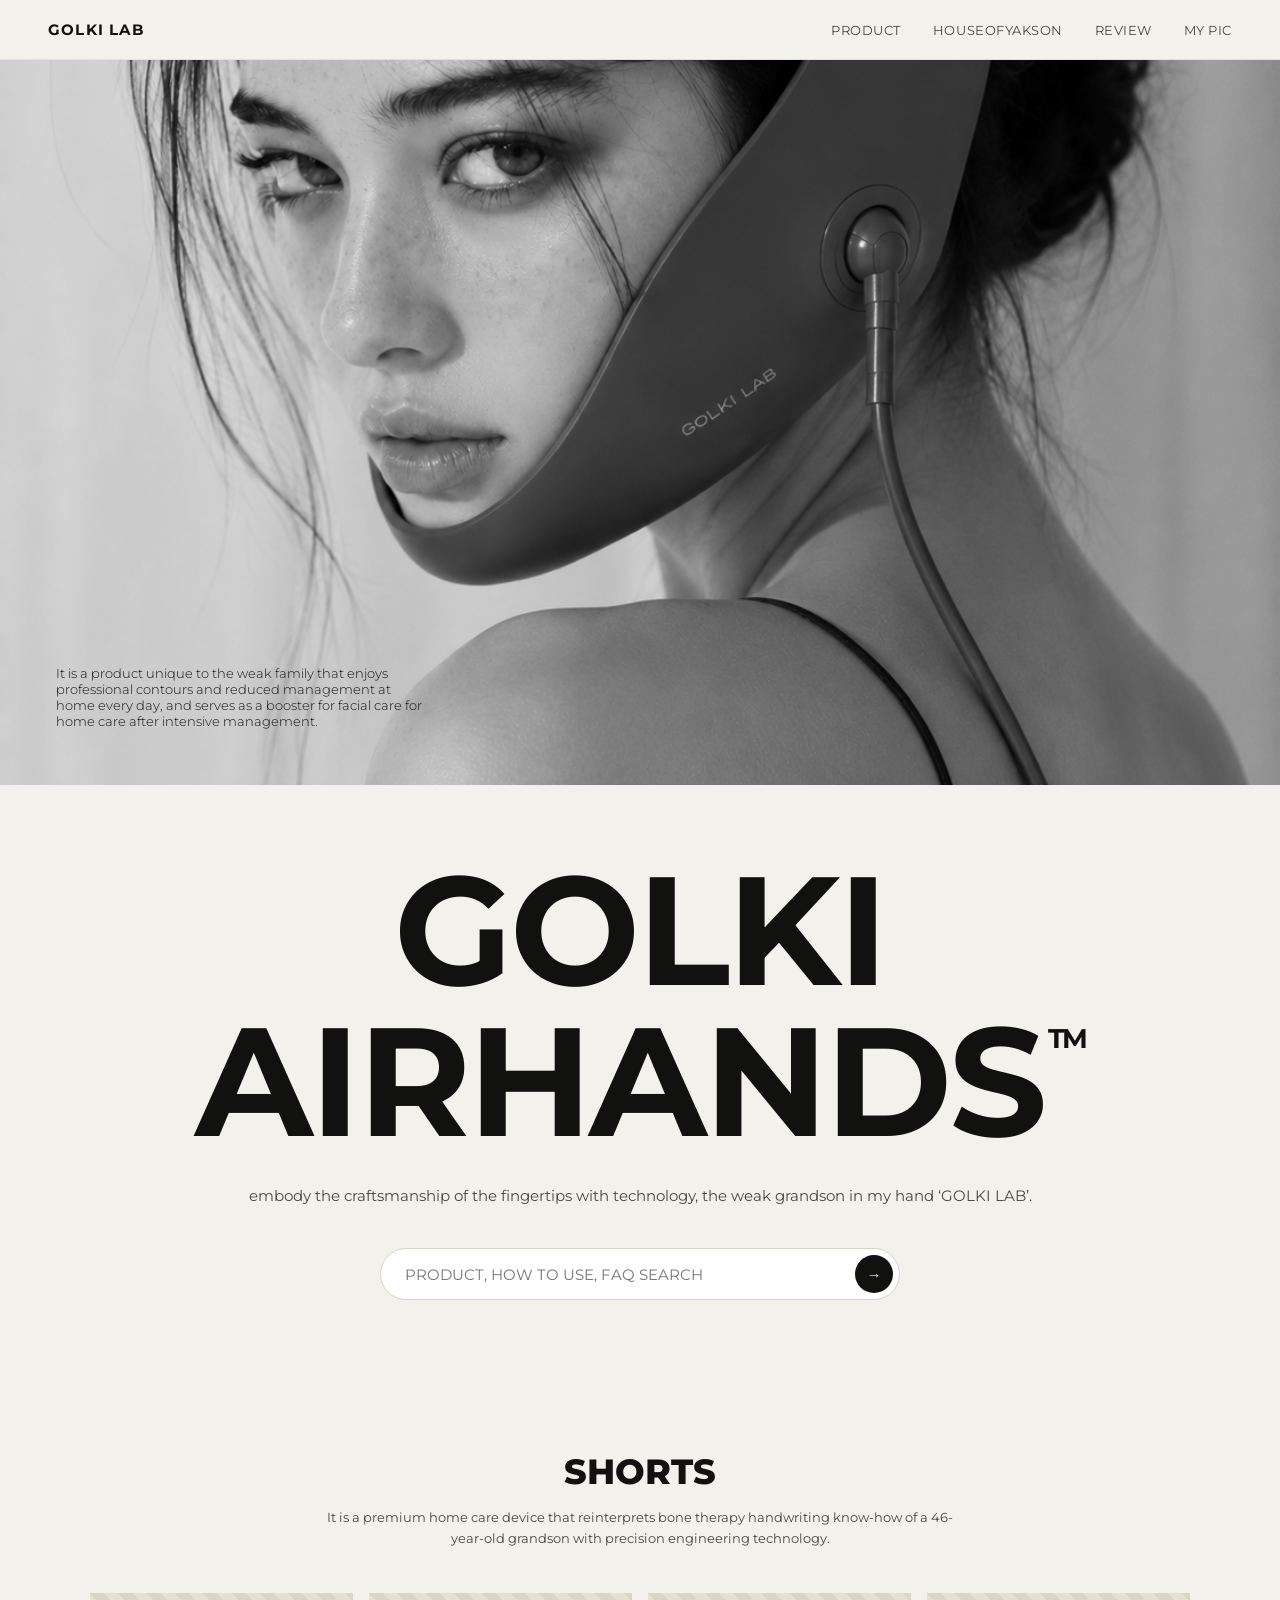
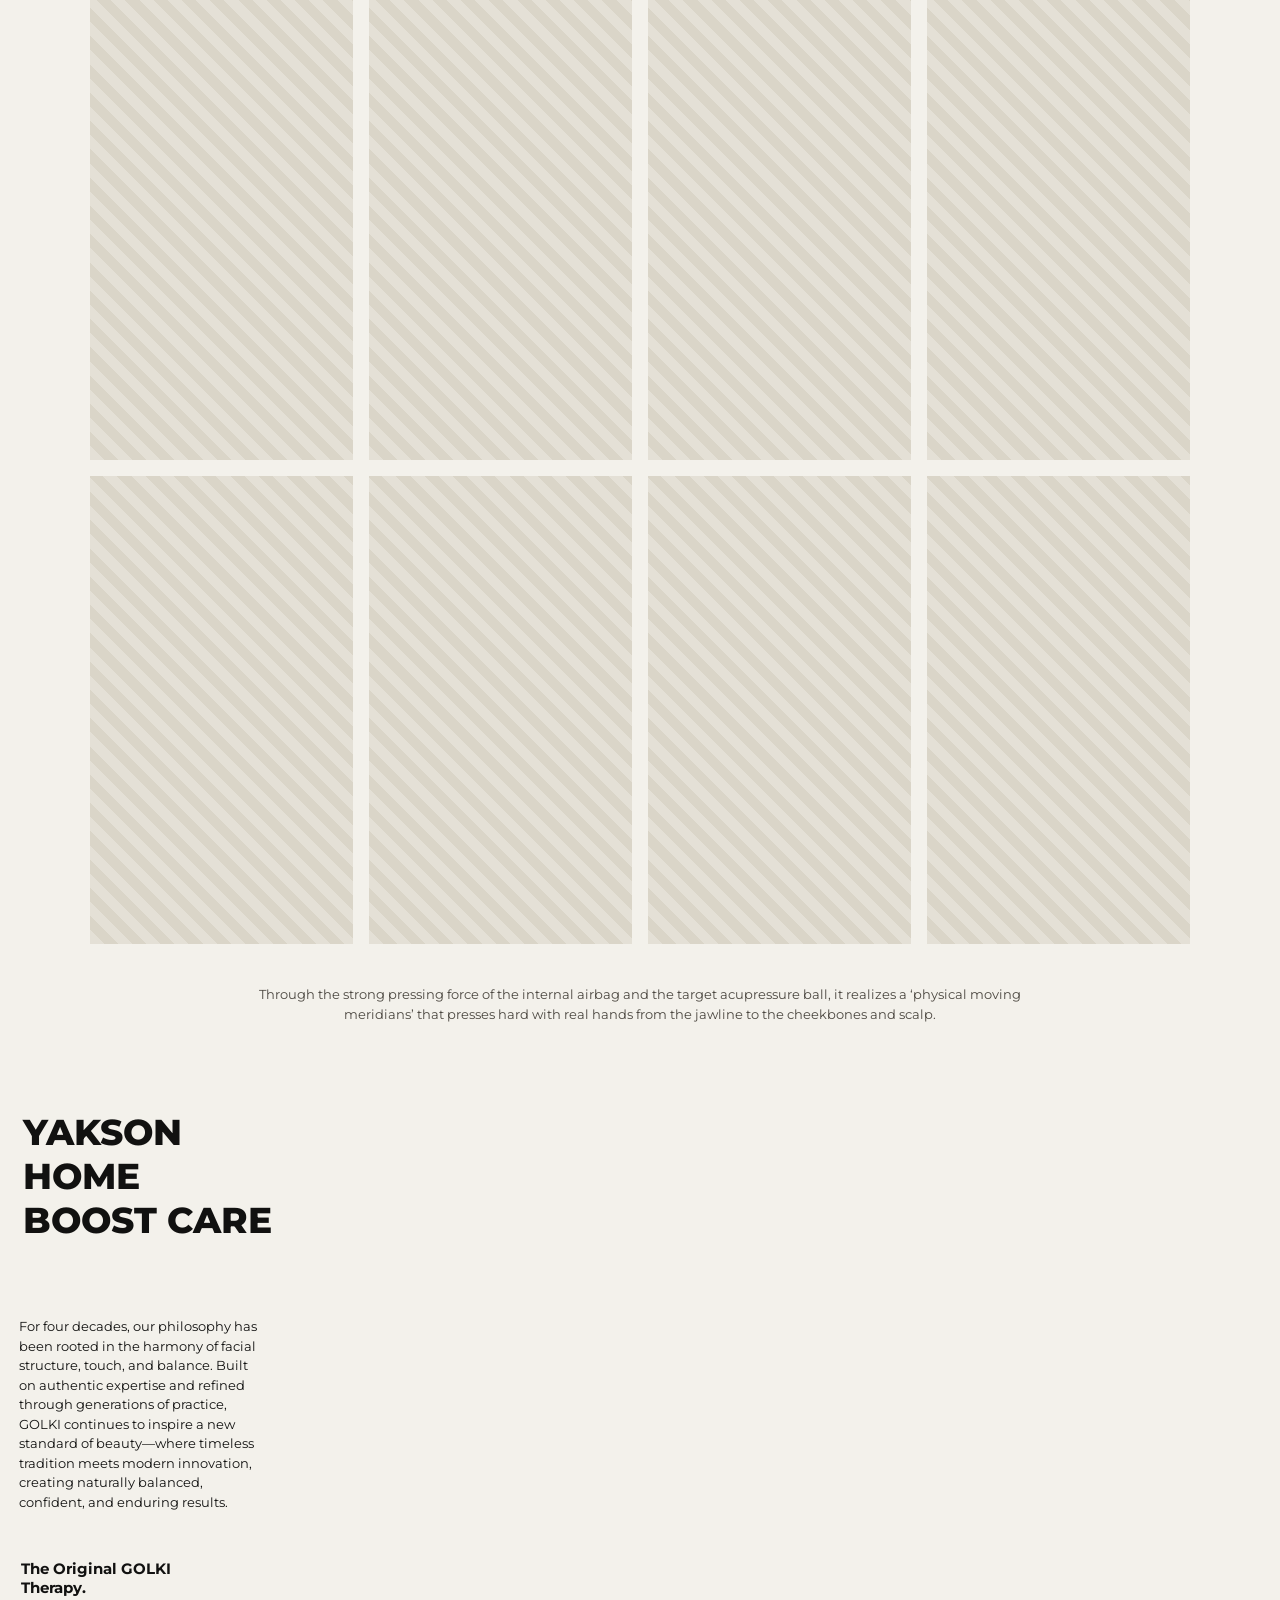
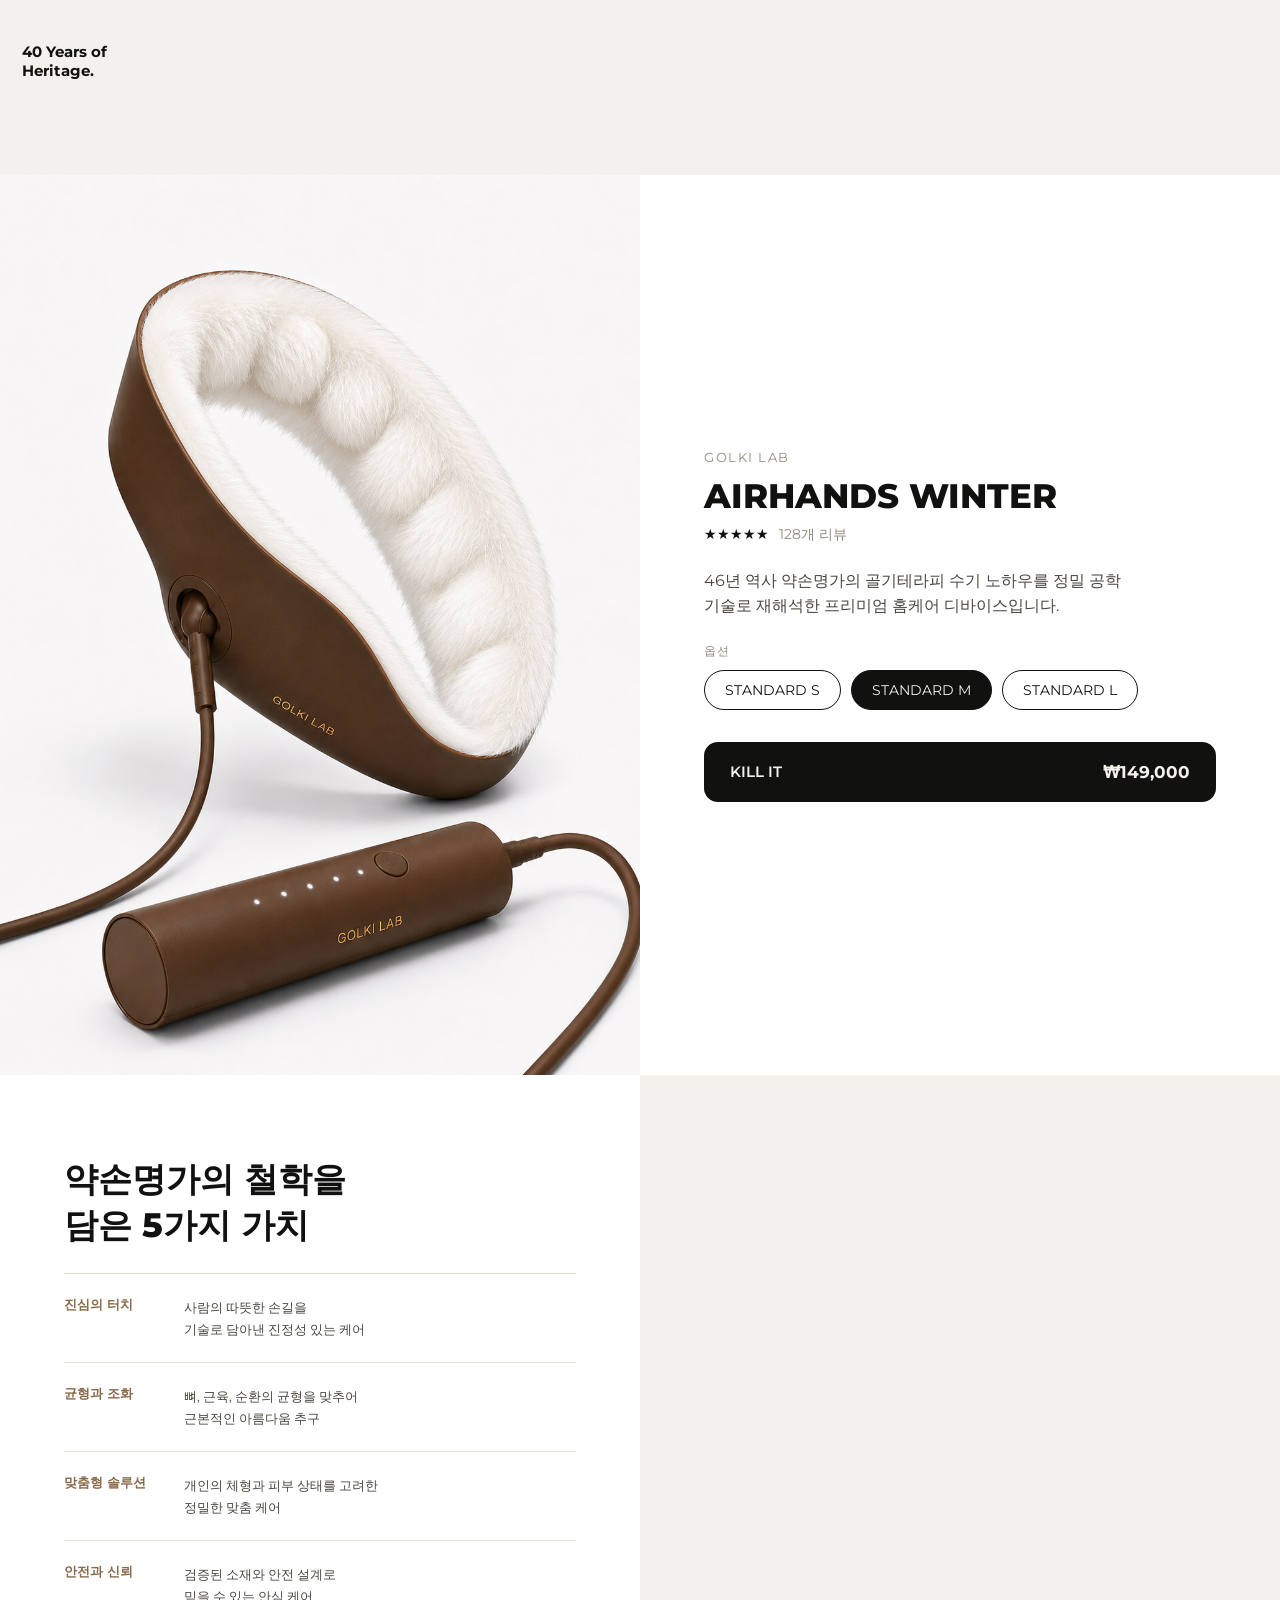
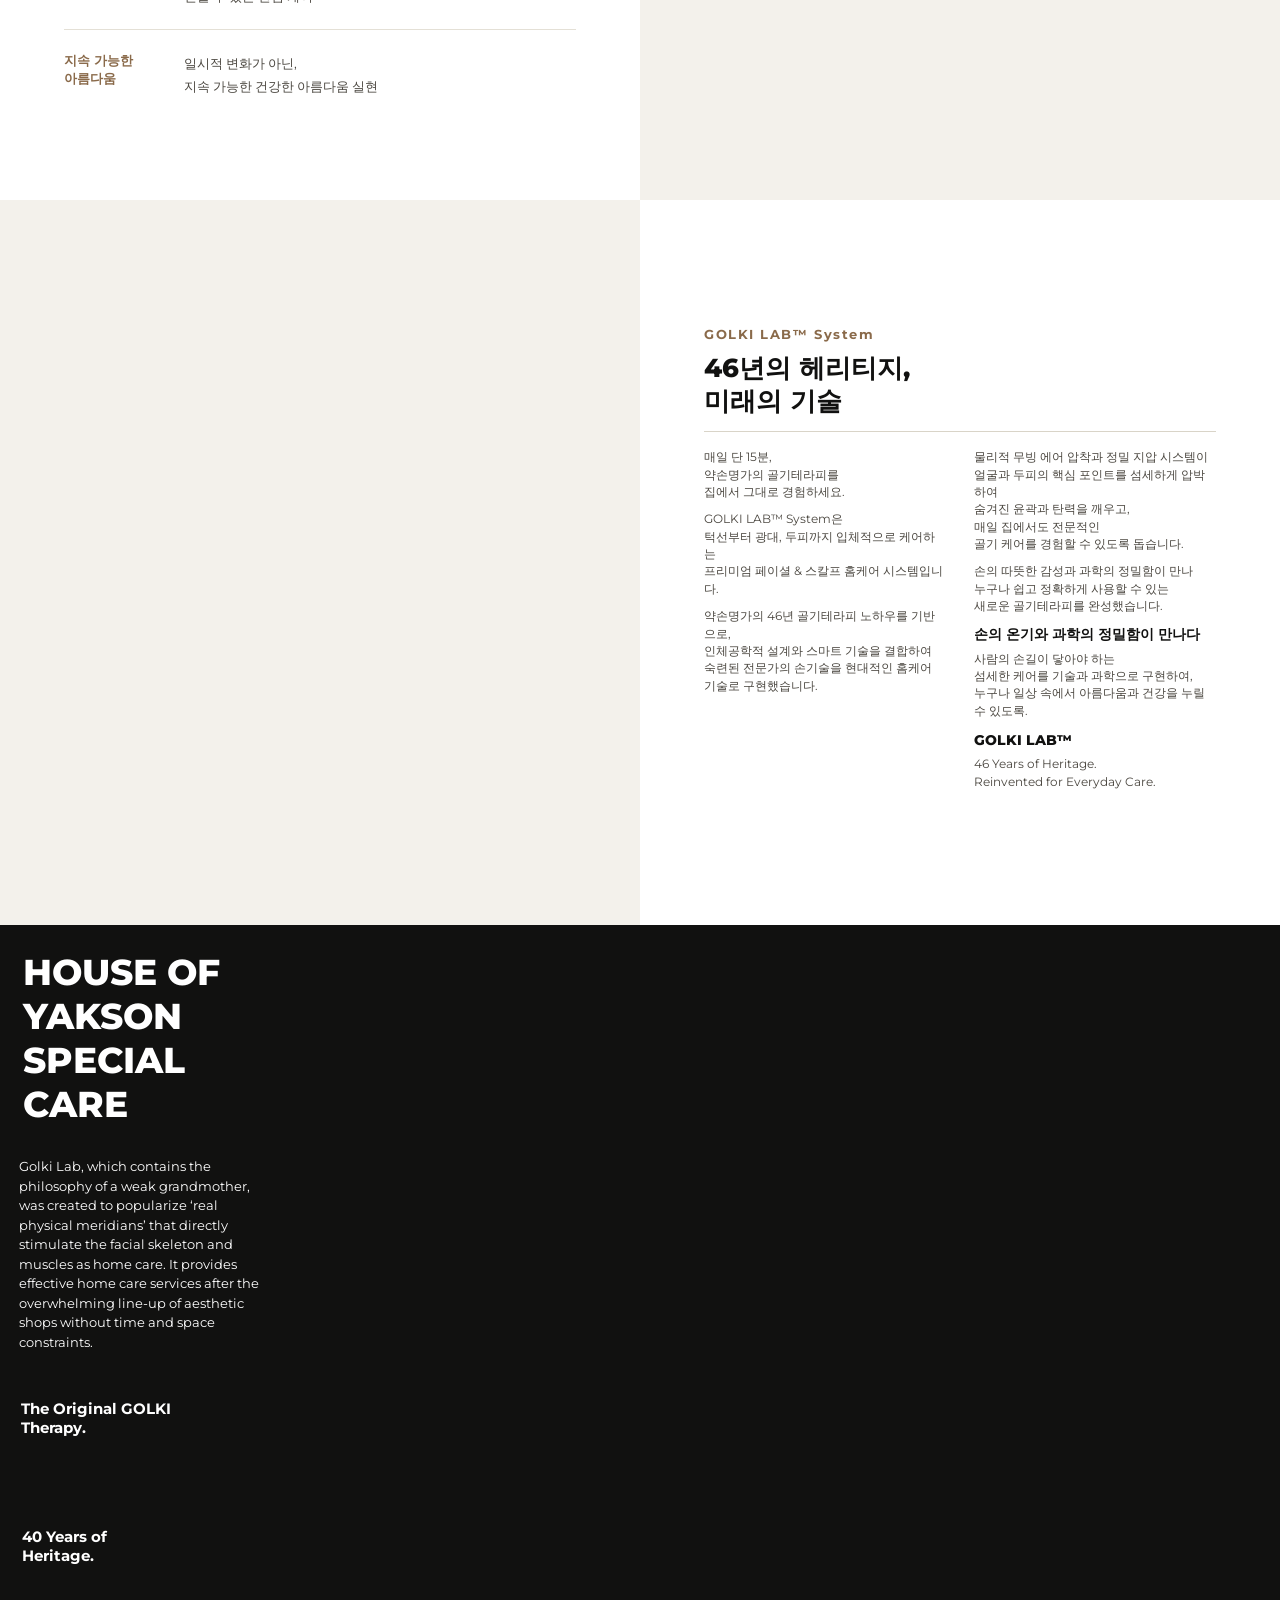
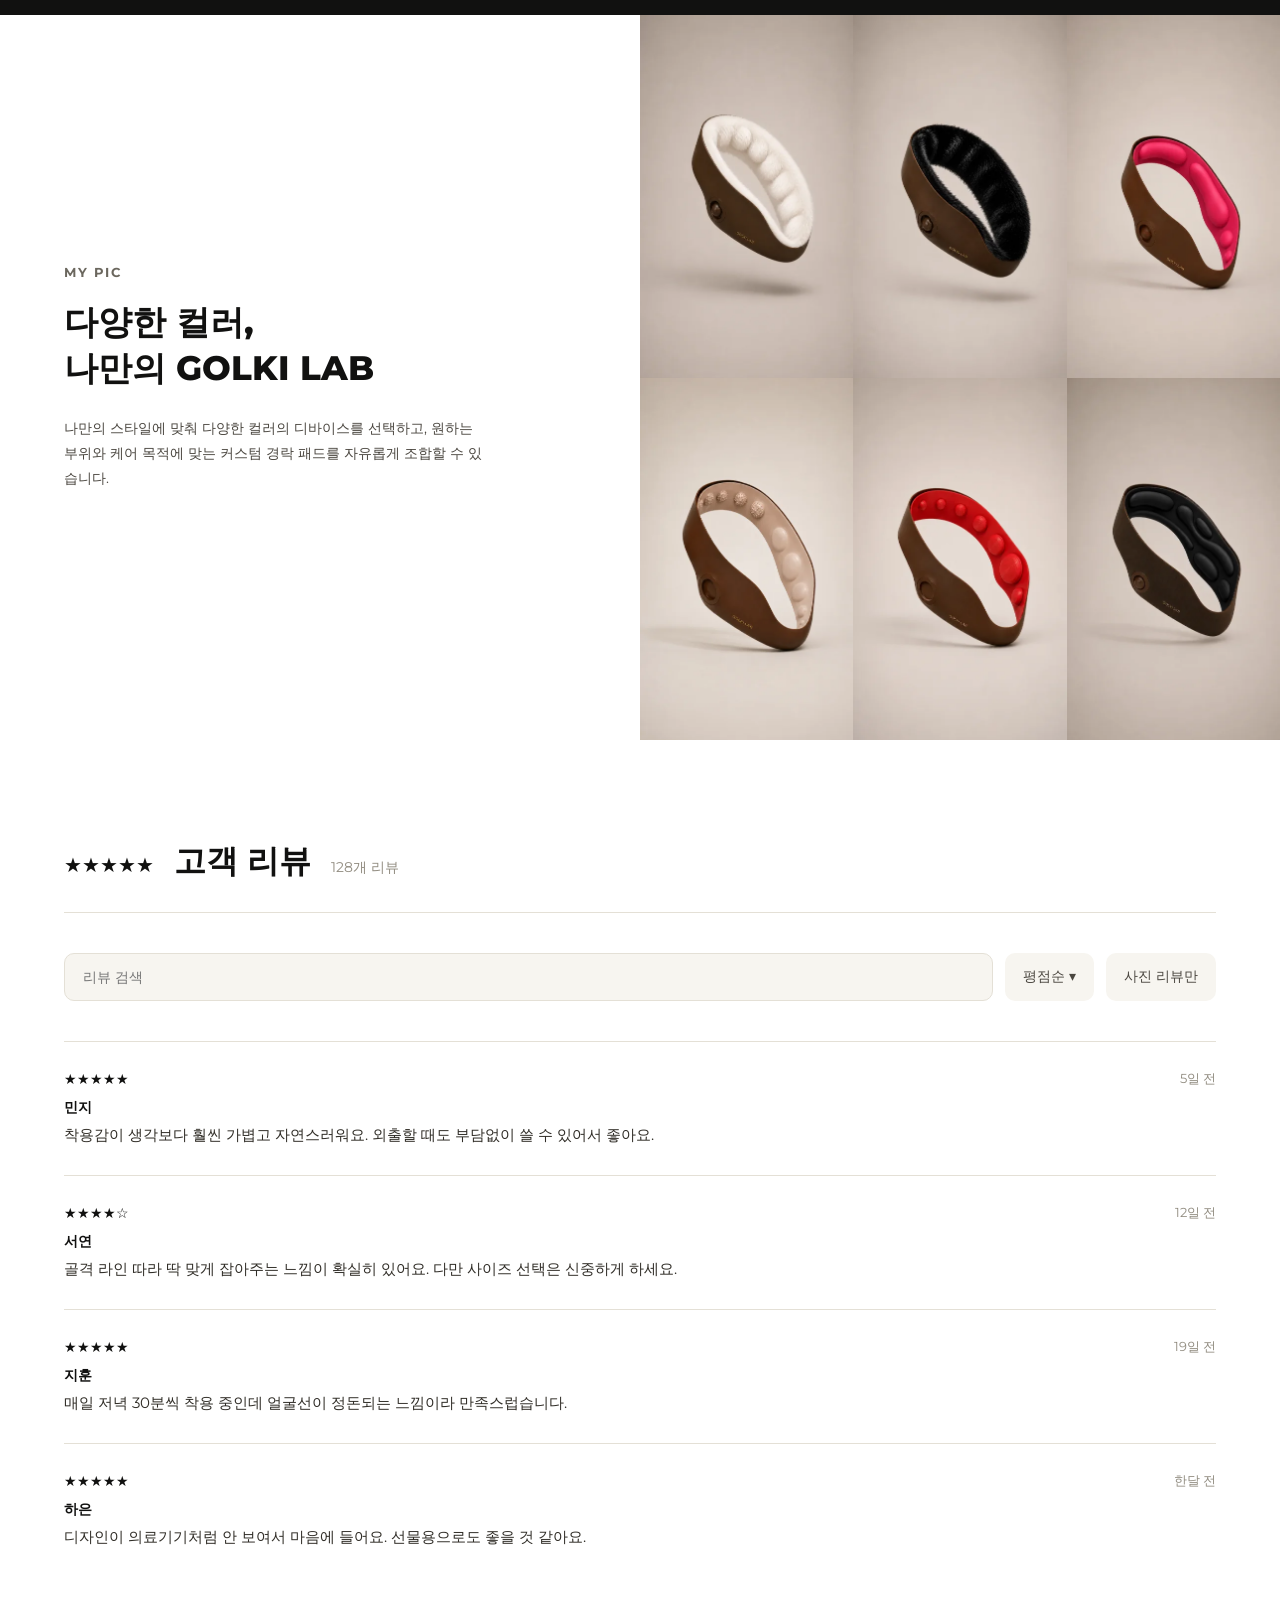
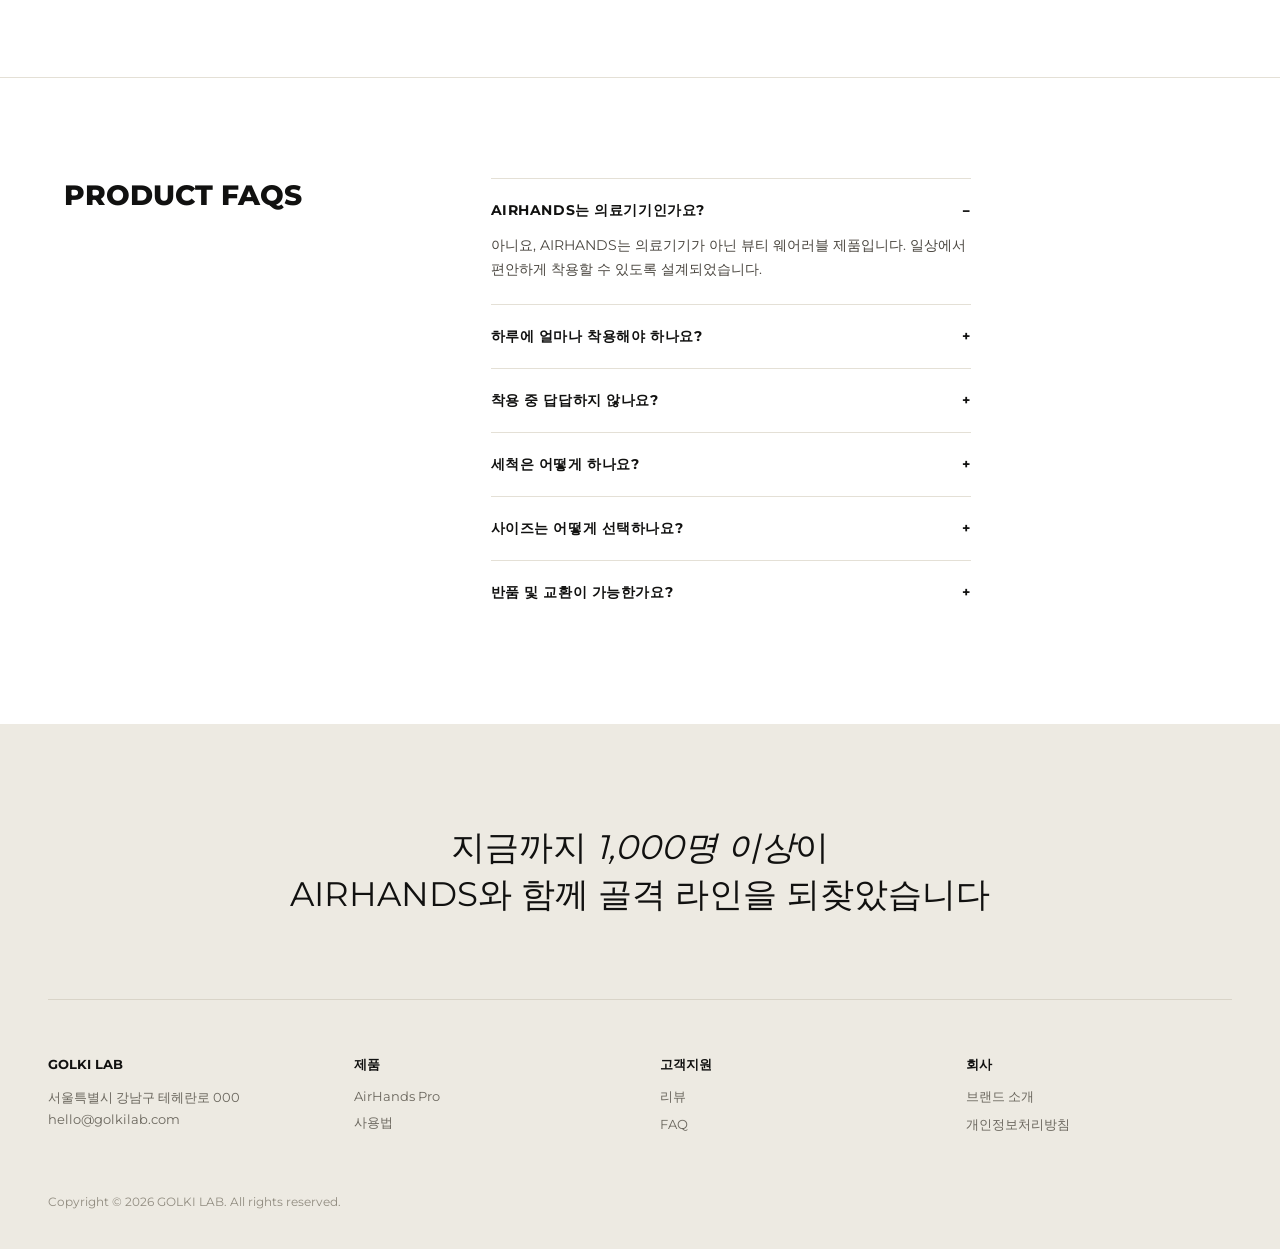
==== index.html @ 696c5622 "Add mobile-only line breaks to Heritage paragraph and Mechanism items Heritage: only the "숙련된 전문가의 손" ====
<!DOCTYPE html>
<html lang="en">
<head>
<meta charset="utf-8">
<meta name="viewport" content="width=device-width, initial-scale=1">
<title>GOLKI AIRHANDS — House of Yakson Special Care</title>
<link rel="stylesheet" href="style.css?v=17">
<link rel="stylesheet" href="detail.css?v=20">
</head>
<body>

<header class="site-header">
  <a class="logo" href="#section-c" data-scroll="section-c">GOLKI LAB</a>
  <nav class="main-nav">
    <a href="#section-e" data-scroll="section-e">PRODUCT</a>
    <a href="#section-f" data-scroll="section-f">HOUSE<br class="nav-break">OF<br class="nav-break">YAKSON</a>
    <a href="#section-b" data-scroll="section-b">REVIEW</a>
    <a href="#section-gallery" data-scroll="section-gallery">MY PIC</a>
  </nav>
</header>

<main>

  <!-- ============ SECTION C — full frame hover-reveal image ============ -->
  <section class="section-c" id="section-c" data-media>
    <canvas class="section-c__canvas"></canvas>
    <img class="section-c__source" src="./img_7948-mrjz6ho5-ftvv.png" alt="" hidden>
    <p class="section-c__caption">It is a product unique to the weak family that enjoys professional contours and reduced management at home every day, and serves as a booster for facial care for home care after intensive management.</p>
  </section>

  <!-- ============ SECTION A — hero / search ============ -->
  <section class="section-a" id="section-a">
    <div class="hero">
      <h1 class="hero__title">GOLKI<br><span class="hero__airhands-row"><span class="hero__airhands-text">AIRHANDS</span><span class="hero__tm">TM</span></span></h1>
      <p class="hero__tagline">embody the craftsmanship of the fingertips with technology, the weak grandson in my hand &lsquo;GOLKI LAB&rsquo;.</p>

      <div class="search" id="search">
        <div class="search__bar">
          <input class="search__input" id="searchInput" type="text" placeholder="PRODUCT, HOW TO USE, FAQ SEARCH" autocomplete="off">
          <button class="search__btn" id="searchBtn" type="button" aria-label="Search">→</button>
        </div>
        <div class="search__suggestions" id="searchSuggestions" hidden></div>
      </div>
    </div>
  </section>

  <!-- ============ SECTION B — SHORTS video grid ============ -->
  <section class="section-b" id="section-b">
    <div class="section-b__intro">
      <h2>SHORTS</h2>
      <p>It is a premium home care device that reinterprets bone therapy handwriting know-how of a 46-year-old grandson with precision engineering technology.</p>
    </div>
    <div class="video-grid" id="videoGrid"></div>
    <p class="section-b__outro">Through the strong pressing force of the internal airbag and the target acupressure ball, it realizes a &lsquo;physical moving meridians&rsquo; that presses hard with real hands from the jawline to the cheekbones and scalp.</p>
  </section>

  <!-- ============ FULL PAGE AUTOPLAY VIDEO ============ -->
  <section class="section-full-video" id="section-full-video" data-media>
    <video class="section-full-video__video" autoplay muted loop playsinline data-fallback="video">
      <source src="./assets/full-video-1.mp4" type="video/mp4">
    </video>
    <div class="section-full-video__heading">YAKSON<br>HOME<br>BOOST CARE</div>
    <p class="section-full-video__body">For four decades, our philosophy has been rooted in the harmony of facial structure, touch, and balance. Built on authentic expertise and refined through generations of practice, GOLKI continues to inspire a new standard of beauty—where timeless tradition meets modern innovation, creating naturally balanced, confident, and enduring results.</p>
    <strong class="section-full-video__eyebrow-top">The Original GOLKI Therapy.</strong>
    <strong class="section-full-video__eyebrow-bottom">40 Years of Heritage.</strong>
  </section>

  <!-- ============ SECTION E — half/half purchase panel ============ -->
  <section class="section-e" id="section-e">
    <div class="section-e__image" data-media>
      <img src="./img_7963-mrjzghoz-988d.png" alt="" data-fallback="cover">
    </div>
    <div class="section-e__panel">
      <div>
        <div class="section-e__kicker">GOLKI LAB</div>
        <a class="section-e__title" href="detail.html" style="display:block;">AIRHANDS WINTER</a>
        <div class="section-e__stars">★★★★★ <span>128개 리뷰</span></div>
      </div>
      <p class="section-e__desc">46년 역사 약손명가의 골기테라피 수기 노하우를 정밀 공학 기술로 재해석한 프리미엄 홈케어 디바이스입니다.</p>
      <div class="section-e__sizes">
        <div class="section-e__sizes-label">옵션</div>
        <div class="size-options" id="sizeOptions">
          <button class="size-option" data-size="S">STANDARD S</button>
          <button class="size-option is-selected" data-size="M">STANDARD M</button>
          <button class="size-option" data-size="L">STANDARD L</button>
        </div>
      </div>
      <a class="section-e__cta" href="detail.html" style="text-decoration:none;">
        <span>KILL IT</span>
        <span>₩149,000</span>
      </a>
    </div>
  </section>

  <!-- ============ SECTION F — 5 values (text left / video right) ============ -->
  <section class="d-split" id="section-f">
    <div class="d-split__text d-split__text--center">
      <h2 class="d-h2">약손명가의 철학을 <br>담은 5가지 가치</h2>
      <div class="d-value-list">
        <div class="d-value"><span class="d-value__label">진심의 터치</span><span class="d-value__desc">사람의 따뜻한 손길을<br>기술로 담아낸 진정성 있는 케어</span></div>
        <div class="d-value"><span class="d-value__label">균형과 조화</span><span class="d-value__desc">뼈, 근육, 순환의 균형을 맞추어<br>근본적인 아름다움 추구</span></div>
        <div class="d-value"><span class="d-value__label">맞춤형 솔루션</span><span class="d-value__desc">개인의 체형과 피부 상태를 고려한<br>정밀한 맞춤 케어</span></div>
        <div class="d-value"><span class="d-value__label">안전과 신뢰</span><span class="d-value__desc">검증된 소재와 안전 설계로<br>믿을 수 있는 안심 케어</span></div>
        <div class="d-value"><span class="d-value__label">지속 가능한<br>아름다움</span><span class="d-value__desc">일시적 변화가 아닌,<br>지속 가능한 건강한 아름다움 실현</span></div>
      </div>
    </div>
    <div class="d-split__media">
      <video autoplay muted loop playsinline>
        <source src="./assets/five-values-video.mp4" type="video/mp4">
      </video>
    </div>
  </section>

  <!-- ============ SECTION G — 46 years heritage (video left / text right) ============ -->
  <section class="d-split" id="section-g">
    <div class="d-split__media">
      <video autoplay muted loop playsinline>
        <source src="./assets/heritage-video.mp4" type="video/mp4">
      </video>
    </div>
    <div class="d-split__text d-split__text--white">
      <div class="d-kicker" style="margin-bottom:10px;">GOLKI LAB™ System</div>
      <h2 class="d-h2 d-h2--lg" style="font-size:26px;margin-bottom:12px;">46년의 헤리티지,<br>미래의 기술</h2>
      <div class="d-rule" style="margin-bottom:16px;"></div>
      <div class="d-heritage-columns">
        <div class="d-heritage-columns__col">
          <p class="d-body d-body--tight">매일 단 15분,<br>약손명가의 골기테라피를<br>집에서 그대로 경험하세요.</p>
          <p class="d-body d-body--tight">GOLKI LAB™ System은<br>턱선부터 광대, 두피까지 입체적으로 케어하는<br>프리미엄 페이셜 &amp; 스칼프 홈케어 시스템입니다.</p>
          <p class="d-body d-body--tight"><span class="d-colorpad__desc--desktop">약손명가의 46년 골기테라피 노하우를 기반으로,<br>인체공학적 설계와 스마트 기술을 결합하여<br>숙련된 전문가의 손기술을 현대적인 홈케어 기술로 구현했습니다.</span><span class="d-colorpad__desc--mobile">약손명가의 46년 골기테라피 노하우를 기반으로,<br>인체공학적 설계와 스마트 기술을 결합하여<br>숙련된 전문가의 손기술을<br>현대적인 홈케어 기술로 구현했습니다.</span></p>
        </div>
        <div class="d-heritage-columns__col">
          <p class="d-body d-body--tight">물리적 무빙 에어 압착과 정밀 지압 시스템이<br>얼굴과 두피의 핵심 포인트를 섬세하게 압박하여<br>숨겨진 윤곽과 탄력을 깨우고,<br>매일 집에서도 전문적인<br>골기 케어를 경험할 수 있도록 돕습니다.</p>
          <p class="d-body d-body--tight">손의 따뜻한 감성과 과학의 정밀함이 만나<br>누구나 쉽고 정확하게 사용할 수 있는<br>새로운 골기테라피를 완성했습니다.</p>
          <div class="d-heritage-block" style="margin-bottom:12px;">
            <div class="d-heritage-block__title" style="font-size:14px;margin-bottom:6px;">손의 온기와 과학의 정밀함이 만나다</div>
            <p class="d-body d-body--tight">사람의 손길이 닿아야 하는<br>섬세한 케어를 기술과 과학으로 구현하여,<br>누구나 일상 속에서 아름다움과 건강을 누릴 수 있도록.</p>
          </div>
          <div>
            <div class="d-heritage-block__title" style="font-size:14px;margin-bottom:6px;">GOLKI LAB™</div>
            <p class="d-body d-body--tight">46 Years of Heritage.<br>Reinvented for Everyday Care.</p>
          </div>
        </div>
      </div>
    </div>
  </section>

  <!-- ============ SECTION D — heritage video (dark) ============ -->
  <section class="section-d" id="section-d" data-media>
    <video class="section-d__video" autoplay muted loop playsinline data-fallback="video">
      <source src="./assets/section-d-fill.mp4" type="video/mp4">
    </video>
    <div class="section-d__heading">HOUSE OF YAKSON<br>SPECIAL<br>CARE</div>
    <p class="section-d__body">Golki Lab, which contains the philosophy of a weak grandmother, was created to popularize &lsquo;real physical meridians&rsquo; that directly stimulate the facial skeleton and muscles as home care. It provides effective home care services after the overwhelming line-up of aesthetic shops without time and space constraints.</p>
    <strong class="section-d__eyebrow-top">The Original GOLKI Therapy.</strong>
    <strong class="section-d__eyebrow-bottom">40 Years of Heritage.</strong>
  </section>

  <!-- ============ GALLERY — text left / 3x2 image grid right ============ -->
  <section class="gallery-split" id="section-gallery">
    <div class="gallery-split__text">
      <div class="gallery-split__kicker">MY PIC</div>
      <h2 class="gallery-split__title">다양한 컬러,<br>나만의 GOLKI LAB</h2>
      <p class="gallery-split__desc">나만의 스타일에 맞춰 다양한 컬러의 디바이스를 선택하고, 원하는 부위와 케어 목적에 맞는 커스텀 경락 패드를 자유롭게 조합할 수 있습니다.</p>
    </div>
    <div class="gallery-split__grid">
      <a class="gallery__tile" href="detail.html" data-media><img src="./assets/gallery-1.webp" alt="이미지 1" data-fallback="cover" data-label="이미지 1"></a>
      <a class="gallery__tile" href="detail.html" data-media><img src="./assets/gallery-2.webp" alt="이미지 2" data-fallback="cover" data-label="이미지 2"></a>
      <a class="gallery__tile" href="detail.html" data-media><img src="./assets/gallery-3.webp" alt="이미지 3" data-fallback="cover" data-label="이미지 3"></a>
      <a class="gallery__tile" href="detail.html" data-media><img src="./assets/gallery-4.webp" alt="이미지 4" data-fallback="cover" data-label="이미지 4"></a>
      <a class="gallery__tile" href="detail.html" data-media><img src="./assets/gallery-5.webp" alt="이미지 5" data-fallback="cover" data-label="이미지 5"></a>
      <a class="gallery__tile" href="detail.html" data-media><img src="./assets/gallery-top-6.webp" alt="이미지 6" data-fallback="cover" data-label="이미지 6"></a>
    </div>
  </section>

  <!-- ============ SECTION H — customer reviews ============ -->
  <section class="section-h" id="section-h">
    <div class="section-h__inner">
      <div class="section-h__head">
        <div class="section-h__stars">★★★★★</div>
        <div class="section-h__title">고객 리뷰</div>
        <div class="section-h__count">128개 리뷰</div>
      </div>
      <div class="section-h__tools">
        <input class="section-h__search" type="text" placeholder="리뷰 검색" id="reviewSearch">
        <div class="section-h__chip">평점순 ▾</div>
        <div class="section-h__chip">사진 리뷰만</div>
      </div>
      <div class="review-list" id="reviewList"></div>
    </div>
  </section>

  <!-- ============ SECTION I — product FAQ ============ -->
  <section class="section-i" id="section-i">
    <div class="section-i__inner">
      <div class="section-i__left">
        <div class="section-i__title">PRODUCT FAQS</div>
      </div>
      <div class="section-i__right">
        <div class="accordion" id="accordionFAQ"></div>
      </div>
    </div>
  </section>

  <!-- ============ SECTION J — footer ============ -->
  <section class="section-j" id="section-j">
    <div class="section-j__banner">
      지금까지 <span>1,000명 이상</span>이<br>
      AIRHANDS와 함께 골격 라인을 되찾았습니다
    </div>
    <div class="section-j__grid">
      <div class="footer-col">
        <div class="footer-col__title">GOLKI LAB</div>
        <div class="footer-col__body">서울특별시 강남구 테헤란로 000<br>hello@golkilab.com</div>
      </div>
      <div class="footer-col">
        <div class="footer-col__title">제품</div>
        <a href="#section-f" data-scroll="section-f">AirHands Pro</a>
        <a href="#section-g" data-scroll="section-g">사용법</a>
      </div>
      <div class="footer-col">
        <div class="footer-col__title">고객지원</div>
        <a href="#section-h" data-scroll="section-h">리뷰</a>
        <a href="#section-i" data-scroll="section-i">FAQ</a>
      </div>
      <div class="footer-col">
        <div class="footer-col__title">회사</div>
        <a href="#section-a" data-scroll="section-a">브랜드 소개</a>
        <span>개인정보처리방침</span>
      </div>
    </div>
    <div class="section-j__copyright">Copyright © 2026 GOLKI LAB. All rights reserved.</div>
  </section>

</main>

<script src="script.js?v=4"></script>
</body>
</html>
---- style.css ----
@font-face {
  font-family: 'Montserrat';
  font-style: normal;
  font-weight: 300;
  font-display: swap;
  src: url('./assets/fonts/montserrat-300.woff2') format('woff2');
}
@font-face {
  font-family: 'Montserrat';
  font-style: normal;
  font-weight: 400;
  font-display: swap;
  src: url('./assets/fonts/montserrat-400.woff2') format('woff2');
}
@font-face {
  font-family: 'Montserrat';
  font-style: normal;
  font-weight: 500;
  font-display: swap;
  src: url('./assets/fonts/montserrat-500.woff2') format('woff2');
}
@font-face {
  font-family: 'Montserrat';
  font-style: normal;
  font-weight: 600;
  font-display: swap;
  src: url('./assets/fonts/montserrat-600.woff2') format('woff2');
}
@font-face {
  font-family: 'Montserrat';
  font-style: normal;
  font-weight: 700;
  font-display: swap;
  src: url('./assets/fonts/montserrat-700.woff2') format('woff2');
}
@font-face {
  font-family: 'Montserrat';
  font-style: normal;
  font-weight: 800;
  font-display: swap;
  src: url('./assets/fonts/montserrat-800.woff2') format('woff2');
}

:root {
  --bg: #F3F1EB;
  --bg-alt: #EDEAE2;
  --bg-soft: #F7F5F0;
  --ink: #111110;
  --ink-2: #302d27;
  --ink-3: #4b4740;
  --ink-4: #6b675e;
  --ink-5: #918c80;
  --line: #e4e0d6;
  --line-2: #d9d4c8;
  --white: #FFFFFF;
}

* { box-sizing: border-box; }

html { scroll-behavior: smooth; }

body {
  margin: 0;
  background: var(--bg);
  color: var(--ink);
  font-family: 'Montserrat', 'Helvetica Neue', Helvetica, Arial, sans-serif;
  -webkit-font-smoothing: antialiased;
  overflow-x: hidden;
}

a { color: inherit; text-decoration: none; transition: opacity .15s ease; }
a:hover { opacity: .65; }

p { margin: 0; }

::selection { background: var(--ink); color: var(--bg); }

/* placeholder media fallback (shown when real photo/video assets are absent) */
[data-media] { position: relative; background: repeating-linear-gradient(135deg, #e4e0d6, #e4e0d6 12px, #dad5c8 12px, #dad5c8 24px); }
[data-media]::after {
  content: attr(data-fallback-label);
  position: absolute; inset: 0;
  display: flex; align-items: center; justify-content: center;
  font-family: monospace; font-size: 11px; letter-spacing: .06em;
  color: #6b675e; text-transform: uppercase; pointer-events: none;
}
[data-media] img, [data-media] video { position: relative; z-index: 1; }
[data-media] img[src=""], [data-media] img:not([src]) { display: none; }
[data-media].media-missing img, [data-media].media-missing video { display: none; }

/* ===== header ===== */
.site-header {
  position: sticky; top: 0; left: 0; right: 0; z-index: 100;
  display: flex; justify-content: space-between; align-items: center;
  padding: 20px 48px;
  background: rgba(243,241,235,0.9);
  backdrop-filter: blur(8px);
  border-bottom: 1px solid var(--line);
}
.logo { font-size: 15px; font-weight: 700; letter-spacing: .08em; }
.main-nav { display: flex; gap: 32px; font-size: 13px; letter-spacing: .04em; color: var(--ink-3); }
.nav-break { display: none; }

/* ===== section C ===== */
.section-c {
  position: relative; height: 725px; width: 100%; overflow: hidden;
  display: flex; align-items: flex-end;
}
.section-c__canvas { position: absolute; inset: 0; width: 100%; height: 100%; z-index: 1; }
.section-c__caption {
  position: relative; z-index: 2; padding: 56px;
  font-size: 10pt; font-weight: 300; color: var(--ink);
  max-width: 480px;
}

/* ===== section A — hero ===== */
.section-a { min-height: 65vh; width: 100%; padding: 36px 48px; display: flex; flex-direction: column; }
.hero { flex: 1; display: flex; flex-direction: column; align-items: center; justify-content: center; text-align: center; gap: 28px; }
.hero__title {
  margin: 0; font-size: clamp(64px, 12vw, 168px); font-weight: 700;
  letter-spacing: -0.02em; line-height: .98; position: relative;
}
.hero__airhands-row { display: inline-flex; align-items: flex-start; }
.hero__tm { font-size: 0.175em; font-weight: 700; line-height: 1; margin-left: 4px; position: relative; top: 20px; }
.hero__tagline { max-width: none; white-space: nowrap; font-size: 15px; line-height: 1.6; color: var(--ink-3); font-weight: 400; }

.search { position: relative; width: 100%; max-width: 520px; margin-top: 12px; }
.search__bar {
  display: flex; align-items: center; background: var(--white);
  border: 1px solid var(--line-2); border-radius: 999px; padding: 6px 6px 6px 22px;
}
.search__input { flex: 1; border: none; outline: none; background: transparent; font-size: 15px; font-family: inherit; color: var(--ink); }
.search__btn {
  width: 38px; height: 38px; border-radius: 50%; background: var(--ink); color: var(--bg);
  border: none; display: flex; align-items: center; justify-content: center; cursor: pointer;
  flex-shrink: 0; font-size: 15px;
}
.search__suggestions {
  position: absolute; top: 56px; left: 0; right: 0; background: var(--white);
  border: 1px solid var(--line-2); border-radius: 16px; padding: 8px;
  box-shadow: 0 12px 28px rgba(17,17,16,0.08); text-align: left; z-index: 10;
}
.search__suggestion { padding: 12px 14px; border-radius: 10px; cursor: pointer; font-size: 14px; color: var(--ink-2); }
.search__suggestion:hover { background: var(--bg); opacity: 1; }
.search__no-results { padding: 12px 14px; font-size: 14px; color: var(--ink-5); }

/* ===== section D — heritage video ===== */
.section-d {
  position: relative; height: 690px; width: 100%; overflow: hidden;
  background: var(--ink); color: var(--white);
}
.section-d__video { position: absolute !important; inset: 0; width: 100%; height: 100%; object-fit: cover; z-index: 0; }
.section-d__heading {
  position: absolute; left: 23px; top: 25px; width: 260px; z-index: 2;
  font-size: clamp(22px, 3vw, 36px); font-weight: 800;
}
.section-d__body { position: absolute; left: 19px; top: 232px; width: 240px; font-size: 13px; line-height: 1.5; z-index: 2; }
.section-d__eyebrow-top { position: absolute; left: 21px; top: 474px; width: 160px; font-size: 15px; z-index: 2; }
.section-d__eyebrow-bottom { position: absolute; left: 22px; top: 602px; width: 110px; font-size: 15px; z-index: 2; }

/* ===== section B — shorts grid ===== */
.section-b { padding: 80px 48px 60px; width: 100%; }
.section-b__intro { text-align: center; margin-bottom: 44px; }
.section-b__intro h2 { margin: 0 0 14px; font-size: 35px; font-weight: 800; }
.section-b__intro p { max-width: 640px; margin: 0 auto; font-size: 13px; color: var(--ink-3); line-height: 1.6; }
.video-grid {
  display: grid; grid-template-columns: repeat(4, 1fr); gap: 16px;
  max-width: 1100px; margin: 0 auto;
}
.video-cell { position: relative; aspect-ratio: 9/16; overflow: hidden; background: repeating-linear-gradient(45deg,#e4e0d6,#e4e0d6 10px,#dad5c8 10px,#dad5c8 20px); }
.video-cell video { position: absolute; inset: 0; width: 100%; height: 100%; object-fit: cover; z-index: 1; }
.video-cell__play {
  position: absolute; inset: 0; display: flex; align-items: center; justify-content: center;
}
.video-cell__play span {
  width: 42px; height: 42px; border-radius: 50%; background: rgba(17,17,16,0.55);
  display: flex; align-items: center; justify-content: center;
}
.video-cell__play span::after {
  content: ''; width: 0; height: 0; border-top: 8px solid transparent; border-bottom: 8px solid transparent;
  border-left: 13px solid var(--bg); margin-left: 3px;
}
.video-cell__label { position: absolute; bottom: 10px; left: 10px; font-family: monospace; font-size: 10px; color: var(--ink-4); letter-spacing: .04em; z-index: 1; }
.section-b__outro { max-width: 800px; margin: 40px auto 0; font-size: 13px; color: var(--ink-3); line-height: 1.6; text-align: center; }

/* ===== full-bleed video ===== */
.section-full-video { position: relative; width: 100%; height: 690px; overflow: hidden; background: var(--bg); }
.section-full-video__video { position: absolute !important; inset: 0; width: 100%; height: 100%; object-fit: cover; z-index: 0; }
.section-full-video__heading {
  position: absolute; left: 23px; top: 25px; width: 260px; z-index: 2;
  font-size: clamp(22px, 3vw, 36px); font-weight: 800; color: var(--ink);
}
.section-full-video__body { position: absolute; left: 19px; top: 232px; width: 240px; font-size: 13px; line-height: 1.5; color: var(--ink); z-index: 2; }
.section-full-video__eyebrow-top { position: absolute; left: 21px; top: 474px; width: 160px; font-size: 15px; color: var(--ink); z-index: 2; }
.section-full-video__eyebrow-bottom { position: absolute; left: 22px; top: 557px; width: 110px; font-size: 15px; color: var(--ink); z-index: 2; }

/* ===== section E — half/half purchase ===== */
.section-e { min-height: 100vh; width: 100%; display: flex; flex-wrap: wrap; }
.section-e__image { position: relative; flex: 1 1 480px; min-height: 480px; }
.section-e__image img { position: absolute; inset: 0; width: 100%; height: 100%; object-fit: cover; }
.section-e__panel {
  flex: 1 1 480px; padding: 80px 64px; display: flex; flex-direction: column;
  justify-content: center; gap: 24px; background: var(--white);
}
.section-e__kicker { font-size: 13px; letter-spacing: .12em; color: var(--ink-5); margin-bottom: 10px; }
.section-e__title { font-size: 34px; font-weight: 800; margin-bottom: 8px; }
.section-e__stars { display: flex; gap: 4px; font-size: 14px; }
.section-e__stars span { color: var(--ink-5); margin-left: 6px; }
.section-e__desc { font-size: 12pt; color: var(--ink-3); line-height: 1.6; max-width: 420px; }
.section-e__sizes-label { font-size: 12px; letter-spacing: .08em; color: var(--ink-5); margin-bottom: 10px; }
.size-options { display: flex; gap: 10px; flex-wrap: wrap; }
.size-option {
  padding: 10px 20px; border-radius: 999px; font-size: 14px; cursor: pointer;
  border: 1px solid var(--ink); background: transparent; font-family: inherit; color: var(--ink);
}
.size-option:hover { opacity: .7; }
.size-option.is-selected { background: var(--ink); color: var(--bg); }
.section-e__cta {
  display: flex; align-items: center; justify-content: space-between;
  background: var(--ink); color: var(--bg); border-radius: 14px; padding: 20px 26px; margin-top: 8px;
}
.section-e__cta span:first-child { font-size: 15px; font-weight: 600; }
.section-e__cta span:last-child { font-size: 17px; font-weight: 700; }

/* ===== accordion (shared by F / G / I) ===== */
.accordion__item { border-top: 1px solid var(--line); padding: 22px 0; max-width: 480px; }
.accordion__head {
  display: flex; justify-content: space-between; align-items: center; cursor: pointer;
  font-size: 14px; font-weight: 700; letter-spacing: .04em; background: none; border: none;
  width: 100%; text-align: left; padding: 0; font-family: inherit; color: var(--ink);
}
.accordion__body { font-size: 14px; color: var(--ink-3); line-height: 1.7; margin-top: 14px; white-space: pre-line; max-width: 640px; display: none; }
.accordion__item.is-open .accordion__body { display: block; }

/* ===== section F ===== */
.section-f { min-height: 100vh; width: 100%; display: flex; flex-wrap: wrap; }
.section-f__left { flex: 1 1 480px; background: var(--white); padding: 80px 64px; display: flex; flex-direction: column; justify-content: center; }
.section-f__intro { margin-bottom: 32px; max-width: 480px; }
.section-f__intro h2 { margin: 0 0 14px; font-size: 28px; font-weight: 800; }
.section-f__intro p { font-size: 13px; color: var(--ink-3); line-height: 1.6; }
.section-f__image { position: relative; flex: 1 1 480px; min-height: 640px; }
.section-f__image img { position: absolute; inset: 0; width: 100%; height: 100%; object-fit: cover; }
.section-f__image-label { position: absolute; top: 24px; left: 24px; z-index: 1; font-family: monospace; font-size: 11px; color: var(--ink-4); }

/* ===== section G ===== */
.section-g { min-height: 100vh; width: 100%; display: flex; flex-wrap: wrap; }
.section-g__image { position: relative; flex: 1 1 480px; min-height: 640px; }
.section-g__image img { position: absolute; inset: 0; width: 100%; height: 100%; object-fit: cover; }
.section-g__right { flex: 1 1 480px; background: var(--white); padding: 80px 64px; display: flex; flex-direction: column; justify-content: center; }

/* ===== gallery — text left / 3x2 product-shot grid right ===== */
.gallery-split { width: 100%; height: 725px; display: flex; flex-wrap: nowrap; background: var(--white); overflow: hidden; }
.gallery-split__text { flex: 0 0 50%; max-width: 50%; min-width: 0; padding: 80px 64px; display: flex; flex-direction: column; justify-content: center; }
.gallery-split__kicker { font-size: 13px; letter-spacing: .12em; color: var(--ink-4); font-weight: 700; margin-bottom: 20px; text-transform: uppercase; }
.gallery-split__title { font-size: 34px; font-weight: 800; line-height: 1.35; margin: 0 0 24px; }
.gallery-split__desc { font-size: 14px; color: var(--ink-3); line-height: 1.8; max-width: 420px; margin: 0; }
.gallery-split__grid { flex: 0 0 50%; max-width: 50%; min-width: 0; height: 100%; overflow: hidden; display: grid; grid-template-columns: repeat(3, minmax(0, 1fr)); grid-template-rows: repeat(2, minmax(0, 1fr)); gap: 0; }
/* cover (not contain) — each photo's own backdrop tone differs slightly, so
   contain's letterbox bars showed as visible seams between cells; cover
   fills each cell edge-to-edge with no gap */
.gallery__tile { position: relative; display: block; cursor: pointer; }
.gallery__tile img { position: absolute; inset: 0; width: 100%; height: 100%; object-fit: cover; }
.gallery__tile[data-media]::after { font-size: 13px; }

/* ===== section H — reviews ===== */
.section-h { background: var(--white); padding: 100px 64px; }
.section-h__inner { max-width: 1200px; margin: 0 auto; }
.section-h__head { display: flex; align-items: baseline; gap: 20px; border-bottom: 1px solid var(--line); padding-bottom: 28px; margin-bottom: 40px; flex-wrap: wrap; }
.section-h__stars { font-size: 20px; }
.section-h__title { font-size: 32px; font-weight: 800; }
.section-h__count { font-size: 14px; color: var(--ink-5); }
.section-h__tools { display: flex; gap: 12px; margin-bottom: 40px; flex-wrap: wrap; }
.section-h__search { flex: 1 1 240px; padding: 14px 18px; border-radius: 10px; border: 1px solid var(--line); background: var(--bg-soft); font-size: 14px; font-family: inherit; outline: none; }
.section-h__chip { padding: 14px 18px; border-radius: 10px; background: var(--bg-soft); font-size: 14px; color: var(--ink-3); }
.review-list { display: flex; flex-direction: column; }
.review { border-top: 1px solid var(--line); padding: 28px 0; }
.review__top { display: flex; justify-content: space-between; margin-bottom: 10px; }
.review__stars { font-size: 14px; }
.review__date { font-size: 13px; color: var(--ink-5); }
.review__name { font-size: 14px; font-weight: 700; margin-bottom: 6px; }
.review__text { font-size: 15px; color: var(--ink-2); line-height: 1.6; max-width: 760px; }

/* ===== section I — FAQ ===== */
.section-i { background: var(--white); padding: 100px 64px; border-top: 1px solid var(--line); }
.section-i__inner { max-width: 1200px; margin: 0 auto; display: flex; gap: 64px; flex-wrap: wrap; }
.section-i__left { flex: 1 1 240px; }
.section-i__title { font-size: 28px; font-weight: 800; }
.section-i__right { flex: 2 1 480px; }

/* ===== section J — footer ===== */
.section-j { background: var(--bg-alt); padding: 100px 48px 40px; }
.section-j__banner { text-align: center; margin-bottom: 80px; font-size: clamp(22px, 3vw, 34px); line-height: 1.4; }
.section-j__banner span { font-style: italic; }
.section-j__grid { max-width: 1300px; margin: 0 auto; display: flex; justify-content: space-between; gap: 40px; flex-wrap: wrap; border-top: 1px solid var(--line-2); padding-top: 56px; }
.footer-col { flex: 1 1 160px; display: flex; flex-direction: column; gap: 10px; font-size: 13px; color: var(--ink-4); }
.footer-col__title { font-size: 13px; font-weight: 700; margin-bottom: 4px; color: var(--ink); }
.footer-col__body { line-height: 1.7; }
.section-j__copyright { max-width: 1300px; margin: 60px auto 0; font-size: 12px; color: var(--ink-5); }

@media (max-width: 860px) {
  .site-header { padding: 16px 20px; }
  .main-nav { gap: 18px; font-size: 11px; }
  .nav-break { display: block; }
  .main-nav a:has(.nav-break) { text-align: center; }
  .section-a, .section-b, .section-h, .section-i { padding-left: 20px; padding-right: 20px; }
  .hero__tagline { white-space: normal; max-width: 480px; }
  .hero__tm { top: 0; }
  .section-c__caption { padding: 28px; }
  .video-grid { grid-template-columns: repeat(2, 1fr); }
  .gallery-split { flex-direction: column; height: auto; }
  .gallery-split__text, .gallery-split__grid { flex: 1 1 auto; max-width: 100%; padding: 40px 24px; }
  .gallery-split__grid { height: auto; aspect-ratio: 9 / 16; padding: 0; }
  .section-f__left, .section-g__right { padding: 48px 28px; }
  .section-j { padding: 60px 20px 30px; }
}
---- detail.css ----
/* ===== detail page — shared primitives ===== */
.back-to-shop { font-size: 13px; letter-spacing: .04em; color: var(--ink-3); }

.d-kicker { font-size: 13px; letter-spacing: .12em; color: #8a6a4a; font-weight: 700; margin-bottom: 20px; }
.d-h2 { font-size: 34px; font-weight: 800; line-height: 1.35; margin: 0 0 24px; }
.d-h2--lg { font-size: 36px; line-height: 1.3; }
.d-h3 { font-size: 26px; font-weight: 700; margin: 0 0 16px; }
.d-lead { font-size: 14px; color: var(--ink-3); line-height: 1.8; margin: 0 0 24px; }
.d-body { font-size: 14px; color: var(--ink-3); line-height: 1.8; margin: 0 0 20px; }
.d-body--tight { font-size: 12px; line-height: 1.45; margin-bottom: 10px; }
.d-footnote { font-size: 12px; color: var(--ink-5); margin-bottom: 44px; }
.d-rule { border-top: 1px solid var(--line-2); margin-bottom: 28px; }
.d-step-num { font-size: 44px; font-weight: 800; color: #3b2e26; margin-bottom: 20px; }

/* overview — video left / purchase panel right */
.d-overview { height: 725px; width: 100%; display: flex; flex-wrap: nowrap; }
.d-overview__media { flex: 0 0 50%; min-width: 0; position: relative; overflow: hidden; }
.d-overview__media video { position: absolute; inset: 0; width: 100%; height: 100%; object-fit: cover; }
.d-overview__panel { flex: 0 0 50%; min-width: 0; padding: 80px 64px; display: flex; flex-direction: column; justify-content: center; gap: 24px; background: var(--white); }
.d-overview__desc { font-size: 12pt; color: var(--ink-3); line-height: 1.6; max-width: 420px; margin: 0; }

.d-howto-intro { min-height: 25vh; width: 100%; display: flex; flex-wrap: nowrap; background: var(--bg); }

/* generic 50/50 split section used by most detail blocks */
.d-split { width: 100%; height: 725px; display: flex; flex-wrap: nowrap; background: var(--bg); overflow: hidden; }
.d-split__media { position: relative; flex: 0 0 50%; min-width: 0; background-size: cover; background-position: center; }
.d-split__media img, .d-split__media video { width: 100%; height: 100%; object-fit: cover; display: block; }
/* labeled diagram photo — must never crop, so it always shows in full even
   if that leaves empty space on the sides */
.d-split__media--contain { display: flex; align-items: center; justify-content: center; background: #efe7e1; }
.d-split__media--contain img { width: 100%; height: 100%; object-fit: contain; }
.d-split__text { flex: 0 0 50%; min-width: 0; padding: 60px 64px; display: flex; flex-direction: column; justify-content: center; background: var(--white); overflow: hidden; }
.d-split__text--center { justify-content: center; }
.d-split__text--alt { background: var(--bg); }
.d-split__text--white { background: var(--white); }

/* numbered target-effect list */
.d-numbered-list { display: flex; flex-direction: column; }
.d-numbered-item { display: flex; align-items: center; gap: 20px; border-top: 1px solid var(--line); padding: 22px 0; }
.d-numbered-item__n { flex: 0 0 auto; width: 48px; height: 48px; border-radius: 50%; border: 1px solid #8a6a4a; color: #8a6a4a; display: flex; align-items: center; justify-content: center; font-size: 16px; font-weight: 700; }
.d-numbered-item__title { font-size: 15px; font-weight: 700; margin-bottom: 6px; }
.d-numbered-item__desc { font-size: 13px; color: var(--ink-3); line-height: 1.6; white-space: pre-line; }

/* feature list (technology section) */
.d-feature-list { display: flex; flex-direction: column; gap: 28px; }
.d-feature__title { font-size: 15px; font-weight: 700; margin-bottom: 8px; }
.d-feature__desc { font-size: 13px; color: var(--ink-3); line-height: 1.7; }

/* 5 values list */
.d-value-list { display: flex; flex-direction: column; }
.d-value { display: flex; align-items: flex-start; gap: 20px; border-top: 1px solid var(--line); padding: 22px 0; }
.d-value__label { flex: 0 0 auto; font-size: 13px; font-weight: 700; color: #8a6a4a; width: 100px; }
.d-value__desc { font-size: 13px; color: var(--ink-3); line-height: 1.7; }

/* color & custom pad grid */
/* 6 tall product photos (941x1672, ~0.56 ratio) in a 3-col x 2-row grid —
   closest fit to the 725px section height without cropping the sides */
.d-colorpad { width: 100%; height: 725px; display: flex; flex-wrap: nowrap; background: var(--bg); overflow: hidden; }
.d-colorpad .d-split__text { flex: 0 0 50%; max-width: 50%; }
.d-colorpad__grid { flex: 0 0 50%; max-width: 50%; min-width: 0; height: 100%; overflow: hidden; display: grid; grid-template-columns: repeat(3, minmax(0, 1fr)); grid-template-rows: repeat(2, minmax(0, 1fr)); gap: 0; }
/* contain (not cover) so each photo's own negative space/framing is kept intact
   instead of being cropped tight; background matches the photos' own studio backdrop */
.d-colorpad__grid img { width: 100%; height: 100%; object-fit: cover; display: block; }
.d-colorpad__note-title { font-size: 18px; font-weight: 800; margin-bottom: 12px; }
.d-colorpad__desc--mobile { display: none; }

/* glyph list (memory features) */
.d-glyph-list { display: flex; flex-direction: column; gap: 28px; }
.d-glyph-item { display: flex; align-items: center; gap: 18px; border-top: 1px solid var(--line); padding-top: 24px; }
.d-glyph-item__icon { flex: 0 0 auto; width: 44px; height: 44px; border-radius: 50%; border: 1px solid var(--line-2); color: #8a6a4a; display: flex; align-items: center; justify-content: center; font-size: 16px; }
.d-glyph-item__title { font-size: 15px; font-weight: 700; margin-bottom: 4px; }
.d-glyph-item__desc { font-size: 12px; color: var(--ink-5); line-height: 1.5; }

/* premium design standalone header */
.d-premium-header { padding: 100px 64px 60px; display: flex; flex-wrap: wrap; gap: 40px; justify-content: space-between; align-items: flex-start; background: var(--bg); }

/* acupressure ball list */
.d-ball-list { display: flex; flex-direction: column; }
.d-ball-item { display: flex; align-items: center; gap: 16px; border-top: 1px solid var(--line); padding: 16px 0; }
.d-ball-item__n { flex: 0 0 auto; width: 26px; height: 26px; border-radius: 50%; background: #3b2e26; color: var(--bg); font-size: 12px; font-weight: 700; display: flex; align-items: center; justify-content: center; }
.d-ball-item__name { flex: 0 0 130px; font-size: 14px; font-weight: 700; }
.d-ball-item__sep { flex: 0 0 auto; color: var(--line-2); }
.d-ball-item__effect { font-size: 13px; color: var(--ink-3); }

.d-heritage-block { margin-bottom: 44px; }
.d-heritage-block__title { font-size: 18px; font-weight: 800; margin-bottom: 18px; }

/* heritage — full copy split into two sub-columns so it fits the fixed 725px section height */
.d-heritage-columns { display: flex; gap: 28px; }
.d-heritage-columns__col { flex: 1; min-width: 0; }

/* clinical validation */
.d-validation { min-height: 30vh; width: 100%; background: var(--bg); padding: 24px 64px; display: flex; flex-direction: column; justify-content: center; }
.d-validation__inner { max-width: 1300px; margin: 0 auto; display: flex; flex-wrap: wrap; gap: 56px; align-items: center; width: 100%; }
.d-validation__intro { flex: 1 1 260px; min-width: 220px; }
.d-validation__stats { flex: 3 1 640px; min-width: 280px; display: grid; grid-template-columns: repeat(4, 1fr); }
.d-stat { text-align: center; padding: 0 16px; border-left: 1px solid var(--line-2); display: flex; flex-direction: column; }
.d-stat__label { font-size: 11px; letter-spacing: .04em; color: var(--ink-3); height: 16px; margin-bottom: 14px; }
.d-stat__value { font-size: 26px; font-weight: 800; height: 34px; display: flex; align-items: center; justify-content: center; }
.d-stat__value span { font-size: 13px; font-weight: 700; margin-left: 2px; }
.d-stat__value--sm { font-size: 18px; white-space: nowrap; }
.d-stat__sub { font-size: 12px; color: var(--ink-5); margin-top: 8px; line-height: 1.5; }
.d-validation__footnote { max-width: 1300px; margin: 24px auto 0; padding-top: 20px; border-top: 1px solid var(--line); text-align: right; font-size: 12px; color: var(--ink-5); width: 100%; }

/* heritage + tech -> result process */
.d-process { height: 725px; width: 100%; display: flex; align-items: center; justify-content: center; padding: 40px 64px; background: var(--white); gap: 0; overflow: hidden; }
.d-process__col { flex: 1; min-width: 0; max-width: 240px; }
.d-process__img { width: 100%; height: 380px; overflow: hidden; }
.d-process__img img { width: 100%; height: 100%; object-fit: cover; display: block; }
.d-process__title { font-size: 17px; font-weight: 700; margin-bottom: 12px; }
.d-process__desc { font-size: 12px; color: var(--ink-3); line-height: 1.6; }
.d-process__op { flex: 0 0 auto; font-size: 24px; color: var(--ink-5); margin: 0 24px; align-self: center; transform: translateY(-40px); }

/* comparison table */
.d-comparison { min-height: 50vh; width: 100%; background: var(--bg); display: flex; flex-direction: column; justify-content: center; padding: 60px 48px; }
.d-comparison__head { display: grid; grid-template-columns: 1fr 1.3fr 1fr 1fr; padding: 0 32px; margin-bottom: 16px; }
.d-comparison__head-golki { text-align: center; font-size: 17px; font-weight: 800; }
.d-comparison__head-other { text-align: center; font-size: 15px; font-weight: 700; color: var(--ink-3); }
.d-comparison__rows { display: flex; flex-direction: column; gap: 16px; }
.d-comparison__row { display: grid; grid-template-columns: 1fr 1.3fr 1fr 1fr; align-items: center; background: var(--white); padding: 22px 32px; }
.d-comparison__row-label { font-size: 14px; color: var(--ink-3); }
.d-comparison__row-golki { text-align: center; font-size: 14px; font-weight: 700; }
.d-comparison__row-other { text-align: center; font-size: 13px; color: var(--ink-3); }
.d-comparison__footnote { text-align: right; font-size: 12px; color: var(--ink-5); margin-top: 16px; }

/* mechanism 4-step list */
.d-mechanism-list { display: flex; flex-direction: column; }
.d-mechanism-item { border-top: 1px solid var(--line); padding: 14px 0; }
.d-mechanism-item__title { font-size: 16px; font-weight: 800; margin-bottom: 4px; }
.d-mechanism-item__desc { font-size: 12px; color: var(--ink-3); line-height: 1.45; white-space: pre-line; }

/* care program */
.d-care { width: 100%; background: var(--bg); padding: 100px 64px; }
.d-care__inner { max-width: 1000px; margin: 0 auto; }
.d-care__list { display: flex; flex-direction: column; gap: 16px; margin-top: 44px; }
.d-care-item { display: flex; align-items: center; gap: 28px; background: var(--white); padding: 24px 32px; }
.d-care-item__badge { flex: 0 0 auto; width: 76px; height: 76px; background: #3b2e26; color: var(--bg); display: flex; flex-direction: column; align-items: center; justify-content: center; }
.d-care-item__badge-label { font-size: 10px; letter-spacing: .06em; opacity: .75; }
.d-care-item__badge-n { font-size: 24px; font-weight: 800; }
.d-care-item__title { font-size: 18px; font-weight: 700; margin-bottom: 8px; }
.d-care-item__desc { font-size: 13px; color: var(--ink-3); line-height: 1.6; }
.d-care-item__time-label { font-size: 12px; color: var(--ink-5); margin-bottom: 4px; }
.d-care-item__time { font-size: 15px; font-weight: 700; }
.d-intensity { margin-top: 16px; background: var(--white); padding: 32px; }
.d-intensity__grid { display: grid; grid-template-columns: repeat(5, 1fr); gap: 12px; margin-bottom: 20px; }
.d-intensity__label { font-size: 12px; color: var(--ink-3); margin-bottom: 10px; }
.d-intensity__dots { display: flex; gap: 4px; }
.d-intensity__dots span { width: 7px; height: 7px; border-radius: 50%; background: #3b2e26; }
.d-intensity__scale { display: flex; align-items: center; gap: 14px; }
.d-intensity__scale span { font-size: 12px; color: var(--ink-5); white-space: nowrap; }
.d-intensity__bar { flex: 1; height: 3px; border-radius: 2px; background: linear-gradient(90deg, #3b2e26, #e4d9cc); }

/* clinical proof stats */
.d-clinical__title { font-size: 14px; font-weight: 800; margin-bottom: 20px; border-top: 1px solid var(--line-2); padding-top: 24px; }
.d-clinical__grid { display: grid; grid-template-columns: repeat(5, 1fr); }
.d-clinical-stat__label { font-size: 11px; color: var(--ink-3); margin-bottom: 10px; }
.d-clinical-stat__value { font-size: 17px; font-weight: 800; color: #3b2e26; }
.d-clinical-stat__value span { font-size: 10px; font-weight: 700; }

/* before & after */
.d-ba { width: 100%; background: var(--bg); }
.d-ba__head { padding: 100px 64px 60px; display: flex; align-items: baseline; gap: 20px; flex-wrap: wrap; }
.d-ba__head-note { font-size: 14px; color: var(--ink-3); }
.d-ba__head-note span { color: var(--ink-5); }
.d-ba-row { width: 100%; display: flex; flex-wrap: nowrap; }
.d-ba-row__text { flex: 0 0 50%; min-width: 0; padding: 80px 64px; display: flex; flex-direction: column; justify-content: flex-start; }
.d-ba-row__caption { font-size: 34px; font-weight: 800; margin-bottom: 24px; }
.d-ba-row__group { margin-bottom: 20px; }
.d-ba-row__group-label { font-size: 12px; letter-spacing: .1em; color: var(--ink-5); font-weight: 700; margin-bottom: 10px; }
.d-ba-row__point { font-size: 14px; color: var(--ink-3); line-height: 1.8; }
.d-ba-row__images { flex: 0 0 50%; min-width: 0; display: grid; grid-template-columns: 1fr 1fr; gap: 16px; padding: 60px; }
.d-ba-row__img-wrap { position: relative; overflow: hidden; }
.d-ba-row__img-wrap img { width: 100%; height: 100%; object-fit: cover; display: block; }
.d-ba-row__img-label { position: absolute; bottom: 10px; left: 0; right: 0; text-align: center; font-size: 10px; letter-spacing: .1em; color: var(--bg); text-shadow: 0 1px 6px rgba(0,0,0,0.4); }

/* timeline */
.d-timeline { min-height: 40vh; width: 100%; background: var(--bg); display: flex; flex-direction: column; justify-content: center; padding: 32px 64px; }
.d-timeline__head { display: flex; align-items: baseline; justify-content: space-between; flex-wrap: wrap; gap: 16px; margin-bottom: 64px; }
.d-timeline__head-note { font-size: 13px; letter-spacing: .1em; color: var(--ink-5); }
.d-timeline__row { display: flex; align-items: flex-start; justify-content: space-between; }
.d-timeline-item { flex: 1; display: flex; flex-direction: column; align-items: center; text-align: center; }
.d-timeline-item__circle { width: 88px; height: 88px; border-radius: 50%; border: 1px solid var(--line-2); display: flex; align-items: center; justify-content: center; font-size: 20px; font-weight: 800; }
.d-timeline-item__circle--future { background: #3b2e26; color: var(--bg); border: none; }
.d-timeline-item__phase { font-size: 15px; font-weight: 700; margin: 20px 0 10px; }
.d-timeline-item__desc { font-size: 12px; color: var(--ink-3); line-height: 1.6; }
.d-timeline__sep { padding-top: 38px; color: var(--ink-5); }

/* promise list (46 years) */
.d-promise-list { display: flex; flex-direction: column; }
.d-promise-item { border-top: 1px solid var(--line); padding: 12px 0; }
.d-promise-item__title { font-size: 14px; font-weight: 700; margin-bottom: 4px; }
.d-promise-item__desc { font-size: 12px; color: var(--ink-3); line-height: 1.5; }

.d-footer { width: 100%; background: var(--bg-alt); padding: 48px; text-align: center; font-size: 12px; color: var(--ink-5); }

@media (max-width: 860px) {
  .d-overview, .d-split, .d-colorpad, .d-process, .d-ba-row, .d-howto-intro { flex-direction: column; min-height: auto; height: auto; }
  /* image/media always first, text follows, across every split section */
  .d-split__media, .d-colorpad__grid { order: -1; }
  .d-ba-row__images { order: -1; }
  .d-colorpad__desc--desktop { display: none; }
  .d-colorpad__desc--mobile { display: block; }
  /* each stacked block (image or text) reads as its own 9:16 mobile "card";
     text blocks use aspect-ratio as a floor, not a hard cap, so long copy can
     still grow past it instead of getting clipped */
  .d-overview__media { aspect-ratio: 9 / 16; min-height: auto; }
  .d-overview__panel { min-height: calc(100vw * 16 / 9); padding: 56px 24px; }
  .d-split__media { aspect-ratio: 9 / 16; min-height: auto; }
  .d-split__text, .d-colorpad .d-split__text { min-height: calc(100vw * 16 / 9); padding: 56px 24px; flex: 1 1 auto; max-width: 100%; overflow: visible; }
  /* short intro/tip blurbs, not full "cards" — skip the 9:16 floor so the tip
     copy sits right under the intro instead of being pushed down a full screen */
  .d-howto-intro .d-split__text { min-height: auto; padding: 40px 24px 8px; }
  .d-howto-intro .d-split__text:last-child { padding-top: 0; }
  .d-split, .d-colorpad { overflow: visible; }
  .d-colorpad__grid { flex: 1 1 auto; max-width: 100%; aspect-ratio: 9 / 16; }
  .d-premium-header { padding: 56px 24px 40px; }
  .d-validation { padding: 40px 24px; }
  .d-validation__intro { text-align: left; }
  .d-validation__stats { grid-template-columns: repeat(2, 1fr); row-gap: 24px; }
  .d-stat { border-left: none; }
  .d-stat:nth-child(2n) { border-left: 1px solid var(--line-2); }
  .d-comparison { padding: 40px 20px; }
  .d-comparison__head, .d-comparison__row { grid-template-columns: 1fr; text-align: left; gap: 6px; }
  .d-comparison__head { padding: 0; }
  .d-comparison__head-golki, .d-comparison__head-other, .d-comparison__row-golki, .d-comparison__row-other { text-align: left; }
  .d-process { flex-direction: column; gap: 40px; }
  .d-process__op { transform: none; margin: 0; }
  .d-process__col { max-width: 320px; }
  .d-process__img { height: auto; aspect-ratio: 9 / 16; }
  .d-process__title { font-size: 20px; margin-bottom: 20px; }
  .d-process__desc { font-size: 13px; line-height: 1.9; }

  /* the 725px desktop constraint doesn't apply once sections stack, so restore
     comfortable reading sizes for the copy that got shrunk to fit it */
  .d-body--tight { font-size: 14px; line-height: 1.8; margin-bottom: 20px; }
  .d-heritage-columns { flex-direction: column; gap: 0; }
  .d-heritage-block__title { font-size: 18px !important; margin-bottom: 18px !important; }
  .d-h2--lg { font-size: 36px !important; margin-bottom: 28px !important; }
  .d-mechanism-item { padding: 22px 0; }
  .d-mechanism-item__title { font-size: 18px; margin-bottom: 8px; }
  .d-mechanism-item__desc { font-size: 14px; line-height: 1.6; }
  .d-promise-item { padding: 18px 0; }
  .d-promise-item__title { font-size: 15px; margin-bottom: 6px; }
  .d-promise-item__desc { font-size: 13px; line-height: 1.7; }
  .d-care, .d-timeline { padding: 56px 24px; }
  .d-care-item { flex-wrap: wrap; }
  .d-intensity__grid { grid-template-columns: repeat(2, 1fr); row-gap: 16px; }
  .d-clinical__grid { grid-template-columns: repeat(2, 1fr); row-gap: 16px; }
  .d-ba__head, .d-ba-row__text, .d-ba-row__images { padding-left: 24px; padding-right: 24px; }
  .d-timeline__row { display: grid; grid-template-columns: repeat(2, 1fr); column-gap: 16px; row-gap: 40px; }
  .d-timeline__sep { display: none; }
}
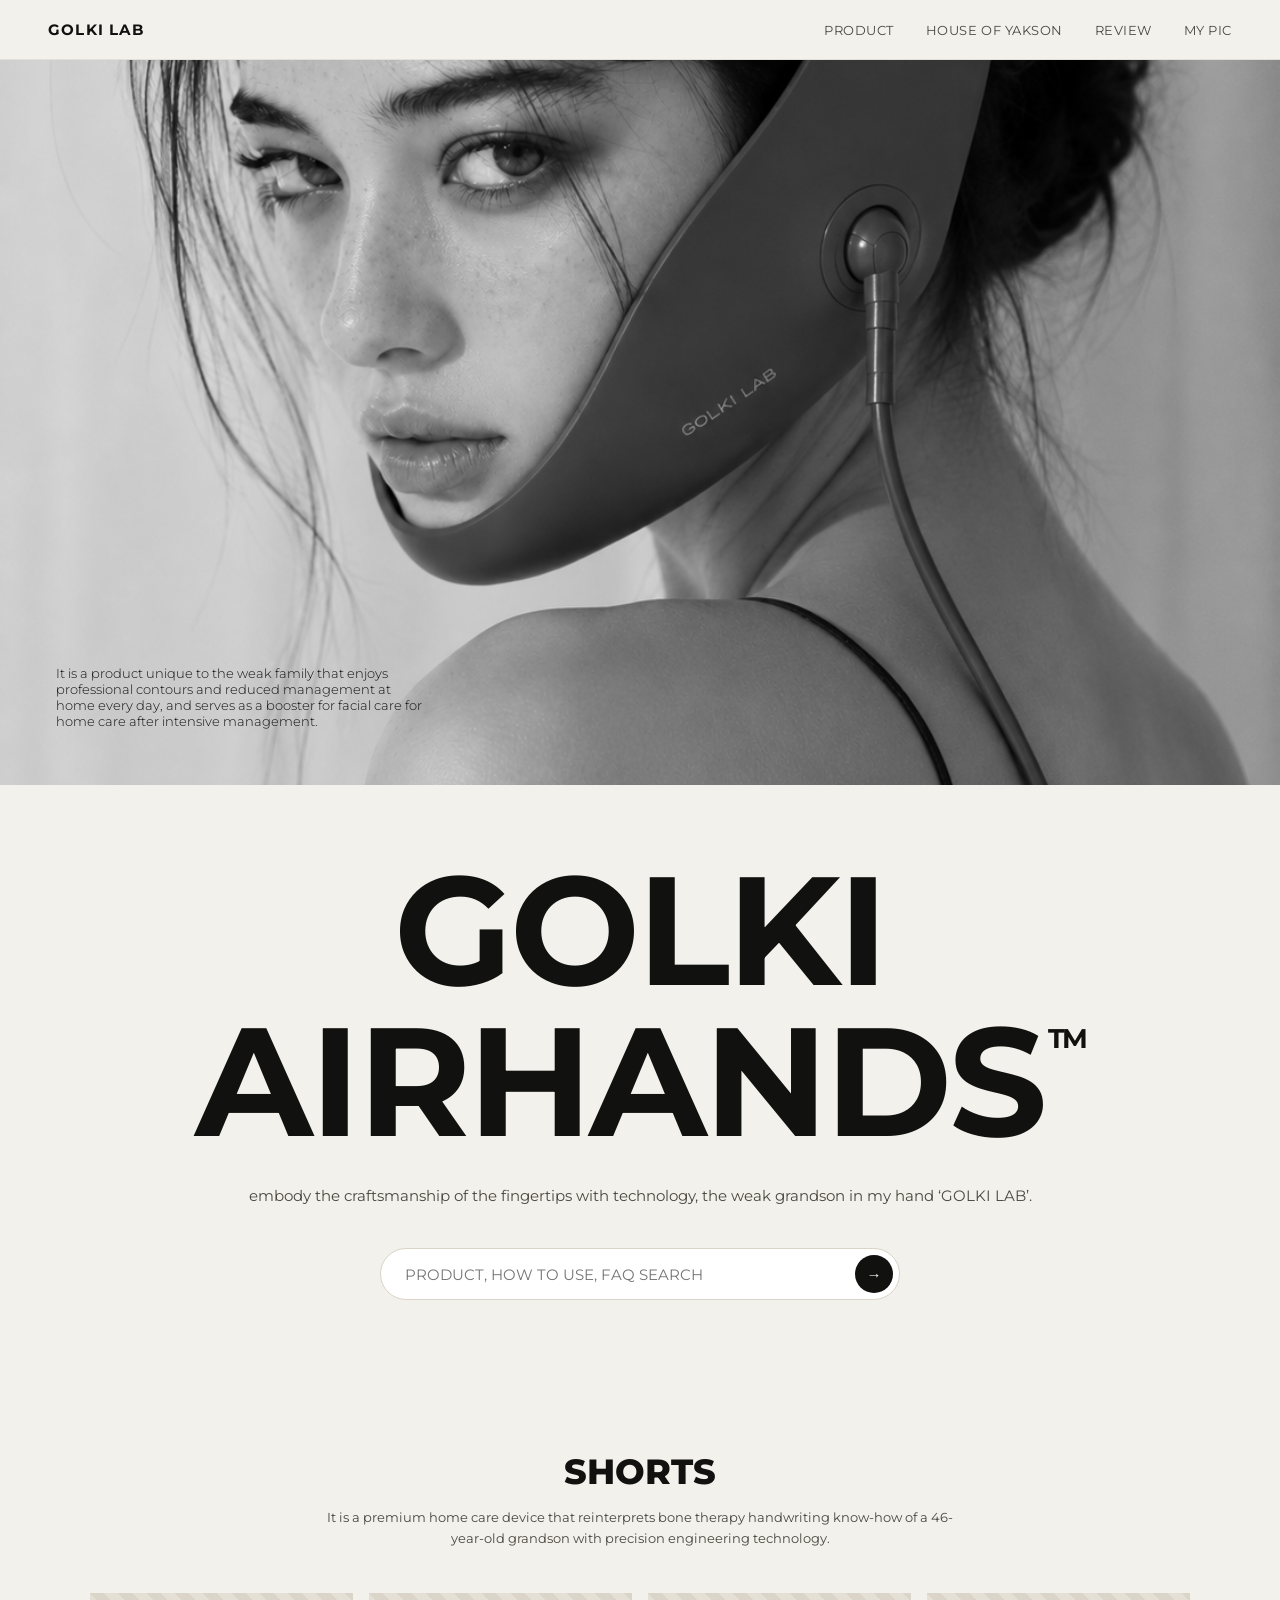
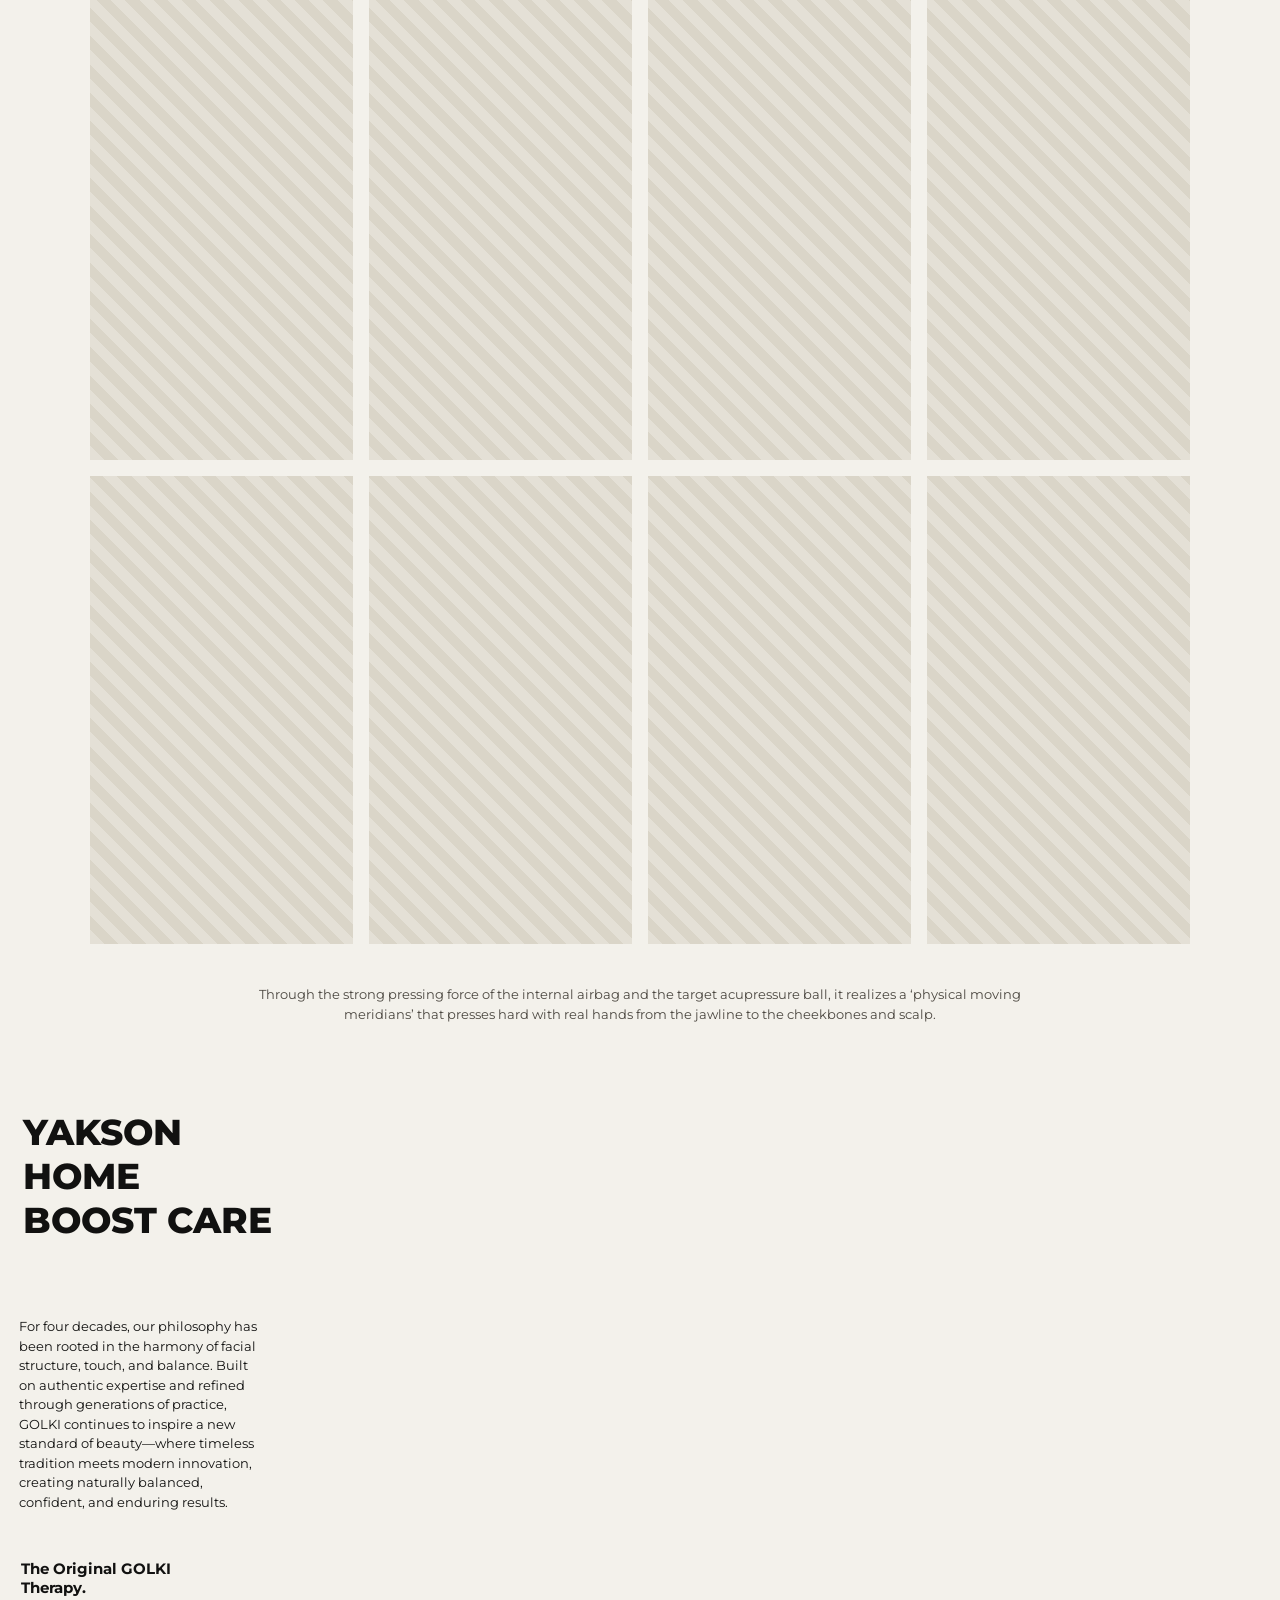
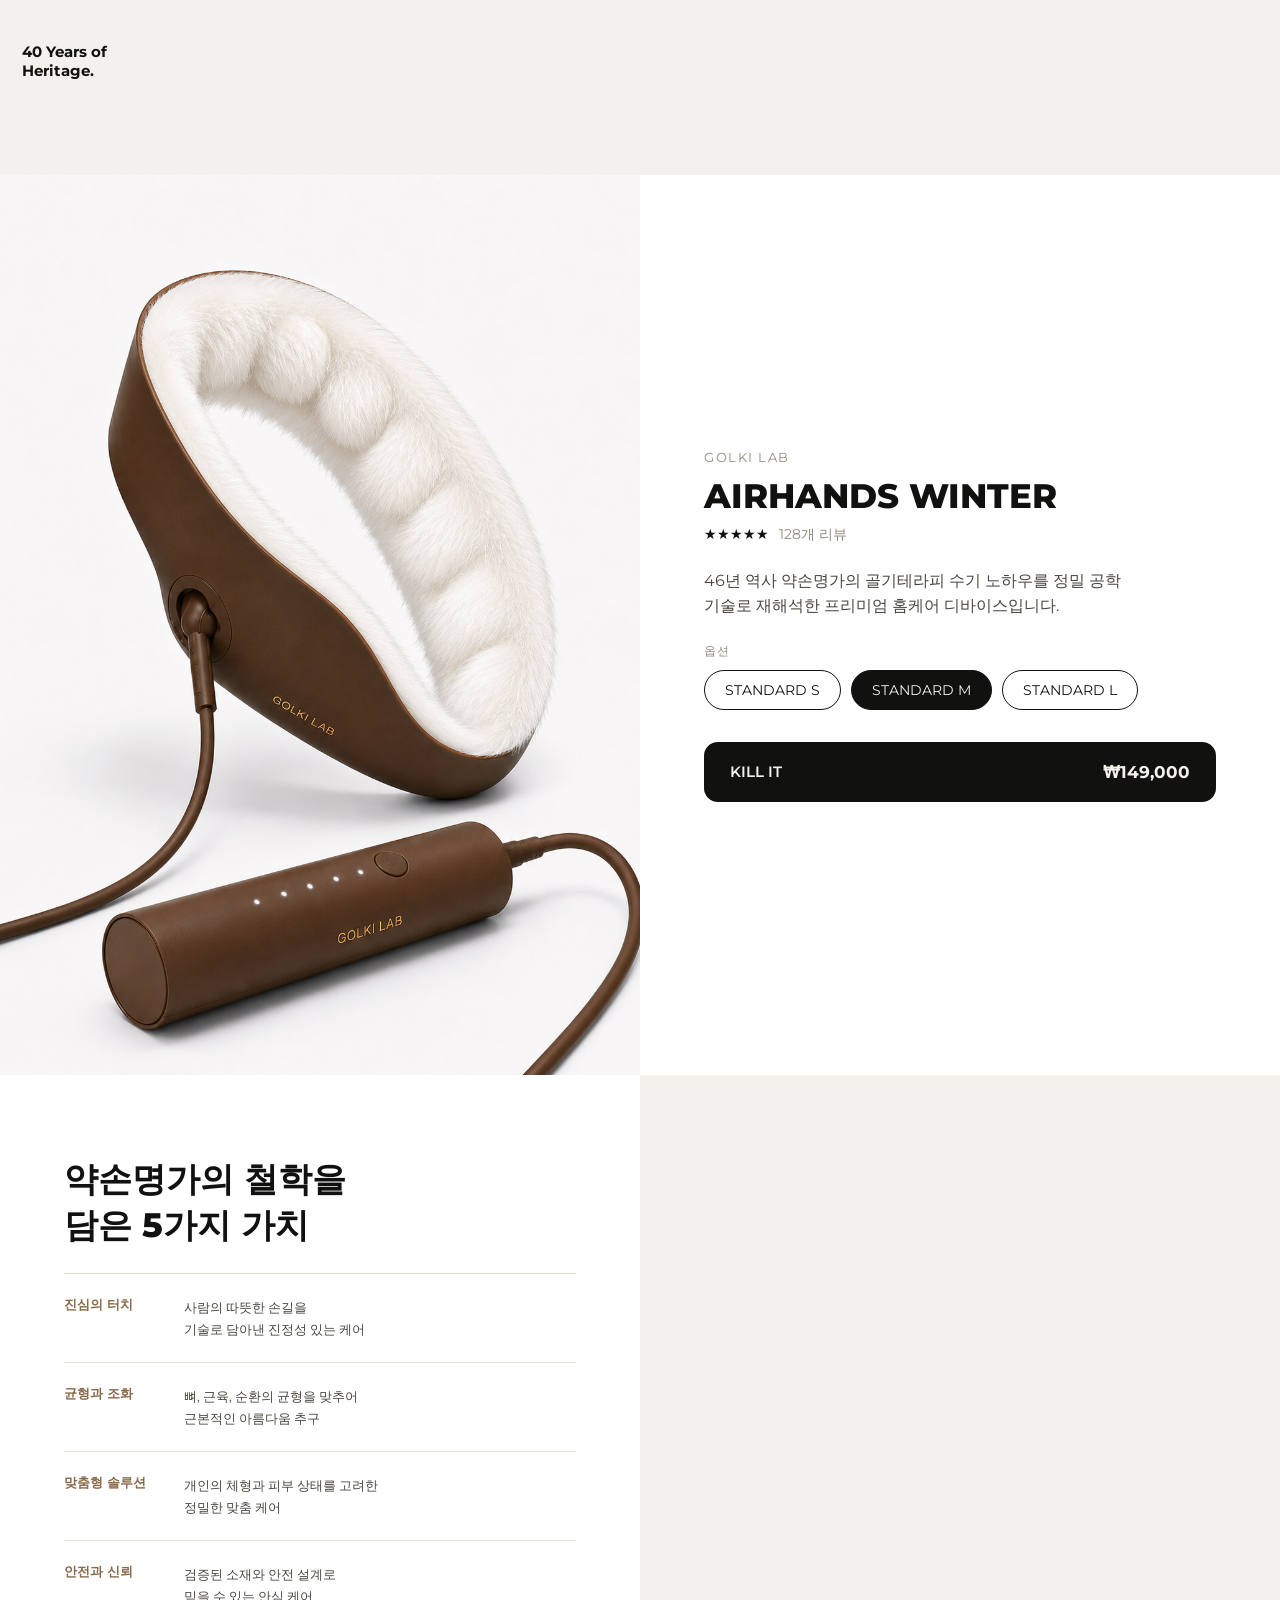
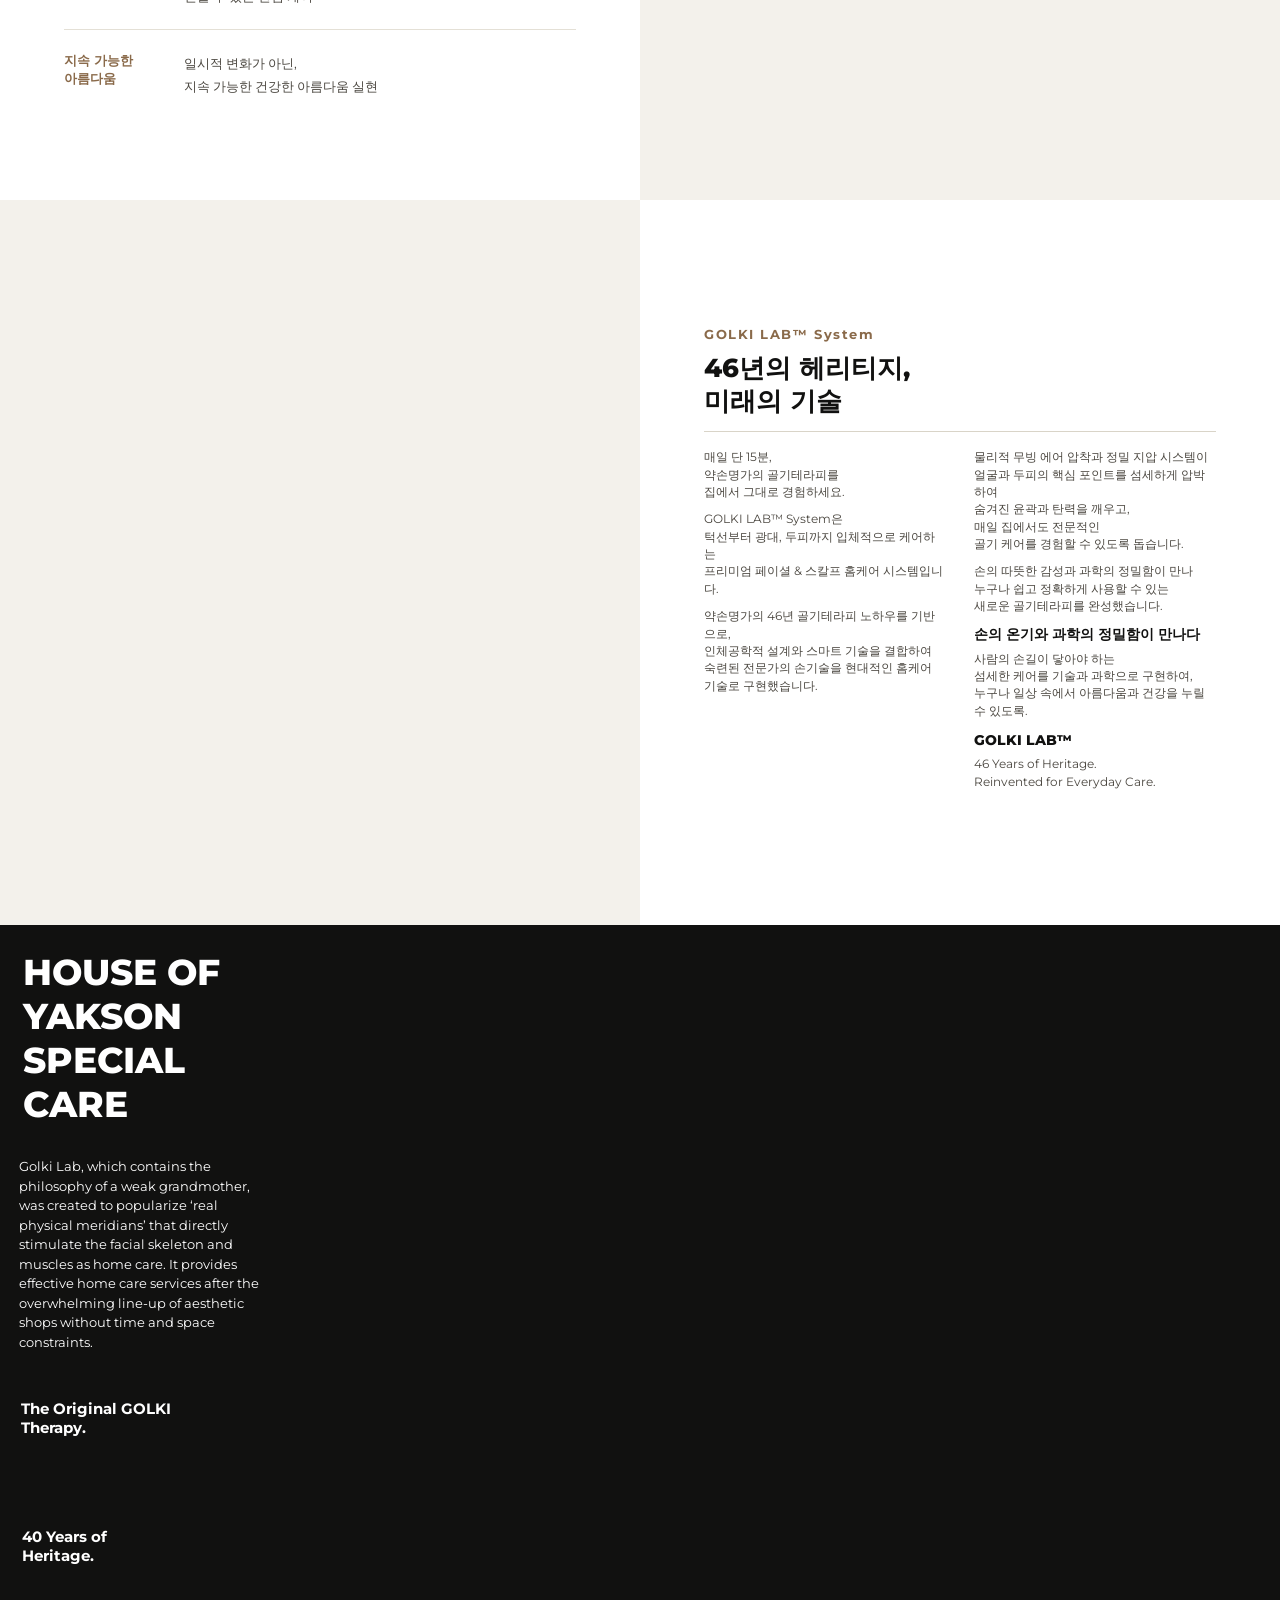
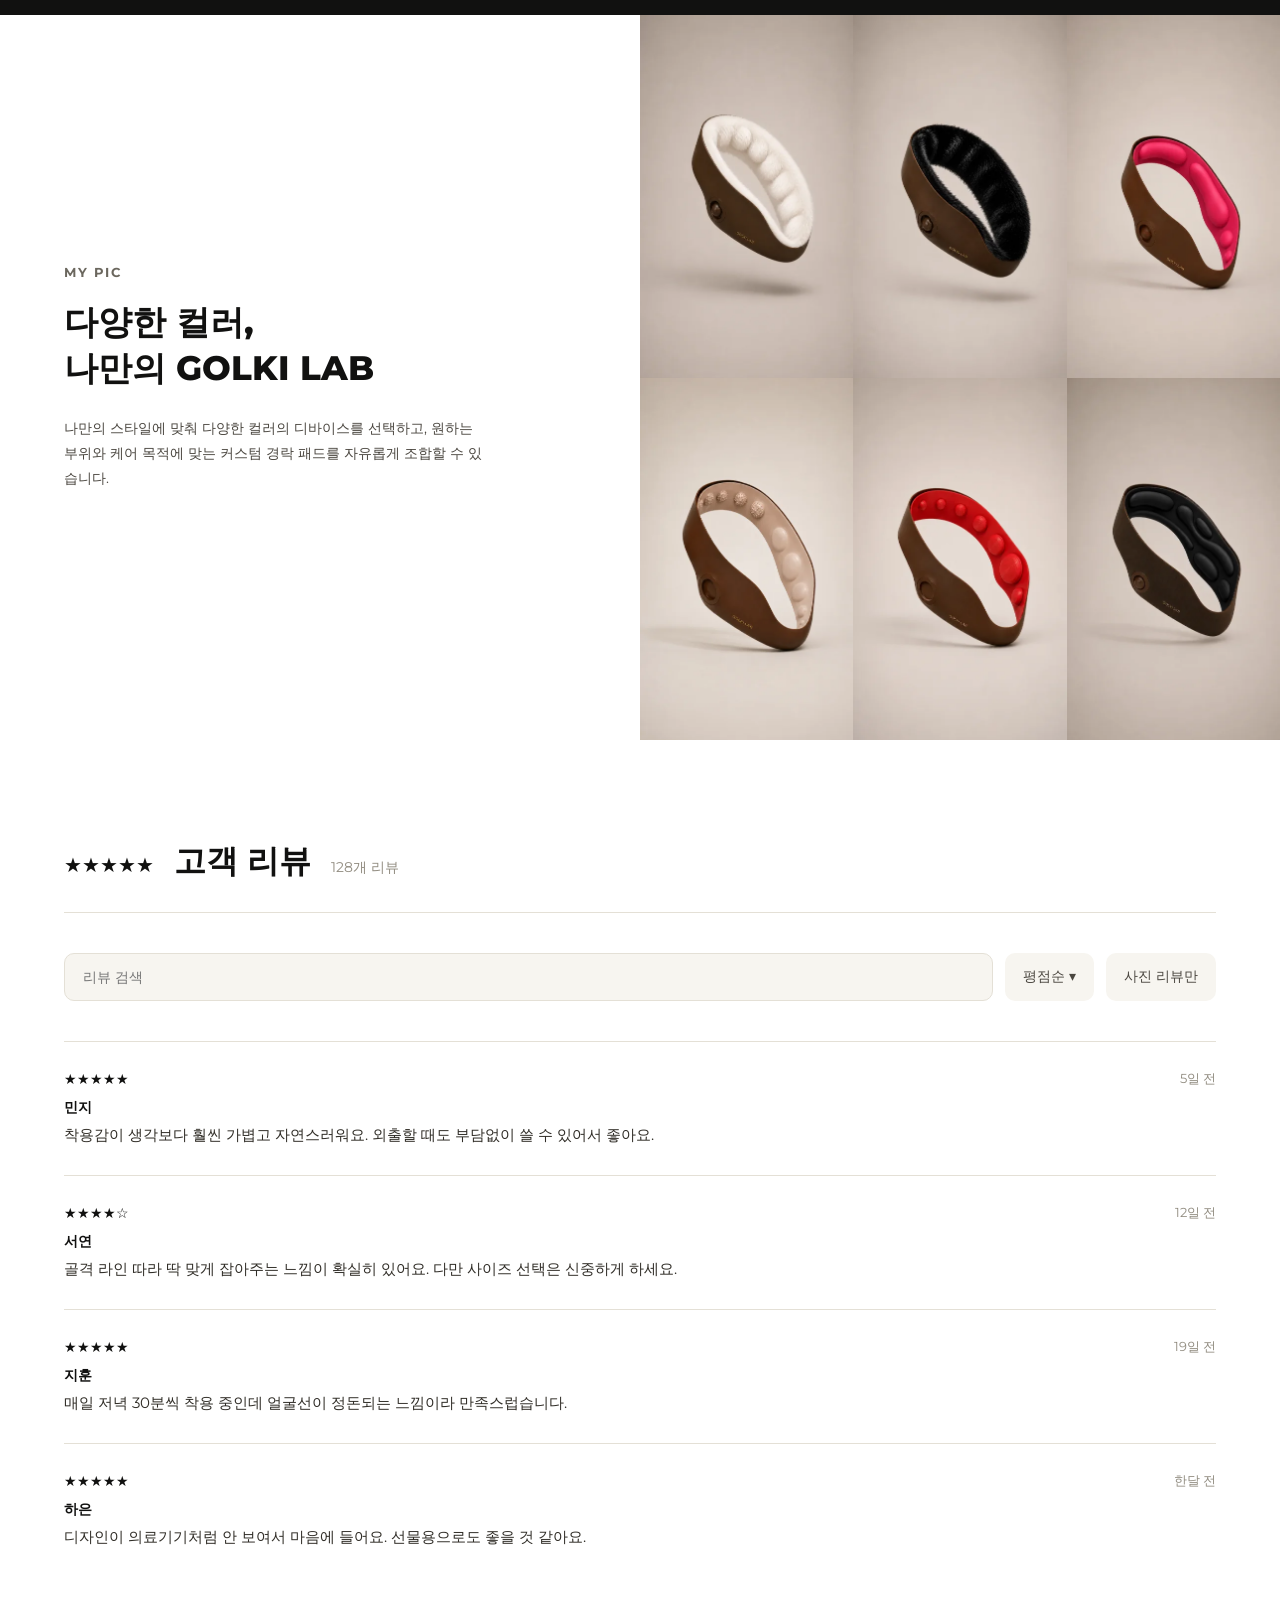
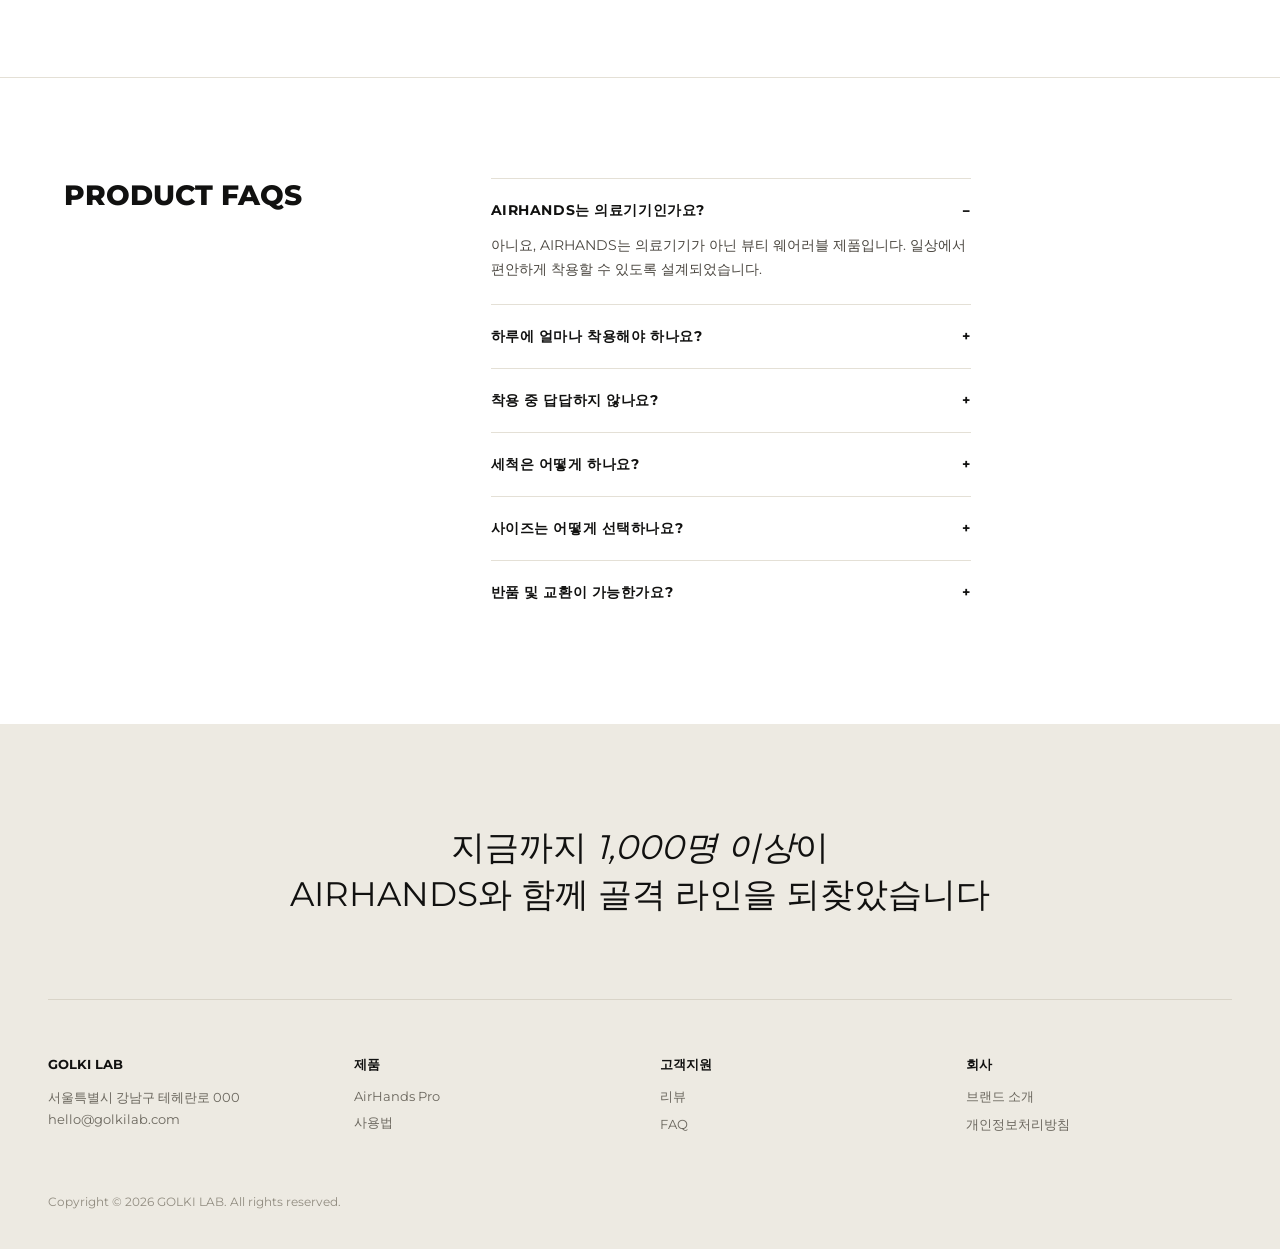
==== commit 46c63dd1: "Fit HOUSE OF YAKSON nav item on one line on mobile Drops the forced 3-line break; mobile nav shrinks" ====
--- a/index.html
+++ b/index.html
@@ -4,7 +4,7 @@
 <meta charset="utf-8">
 <meta name="viewport" content="width=device-width, initial-scale=1">
 <title>GOLKI AIRHANDS — House of Yakson Special Care</title>
-<link rel="stylesheet" href="style.css?v=17">
+<link rel="stylesheet" href="style.css?v=18">
 <link rel="stylesheet" href="detail.css?v=20">
 </head>
 <body>
@@ -13,7 +13,7 @@
   <a class="logo" href="#section-c" data-scroll="section-c">GOLKI LAB</a>
   <nav class="main-nav">
     <a href="#section-e" data-scroll="section-e">PRODUCT</a>
-    <a href="#section-f" data-scroll="section-f">HOUSE<br class="nav-break">OF<br class="nav-break">YAKSON</a>
+    <a href="#section-f" data-scroll="section-f">HOUSE OF YAKSON</a>
     <a href="#section-b" data-scroll="section-b">REVIEW</a>
     <a href="#section-gallery" data-scroll="section-gallery">MY PIC</a>
   </nav>
--- a/style.css
+++ b/style.css
@@ -99,7 +99,6 @@
 }
 .logo { font-size: 15px; font-weight: 700; letter-spacing: .08em; }
 .main-nav { display: flex; gap: 32px; font-size: 13px; letter-spacing: .04em; color: var(--ink-3); }
-.nav-break { display: none; }
 
 /* ===== section C ===== */
 .section-c {
@@ -299,9 +298,8 @@
 
 @media (max-width: 860px) {
   .site-header { padding: 16px 20px; }
-  .main-nav { gap: 18px; font-size: 11px; }
-  .nav-break { display: block; }
-  .main-nav a:has(.nav-break) { text-align: center; }
+  .main-nav { gap: 10px; font-size: 9.5px; }
+  .main-nav a { white-space: nowrap; }
   .section-a, .section-b, .section-h, .section-i { padding-left: 20px; padding-right: 20px; }
   .hero__tagline { white-space: normal; max-width: 480px; }
   .hero__tm { top: 0; }
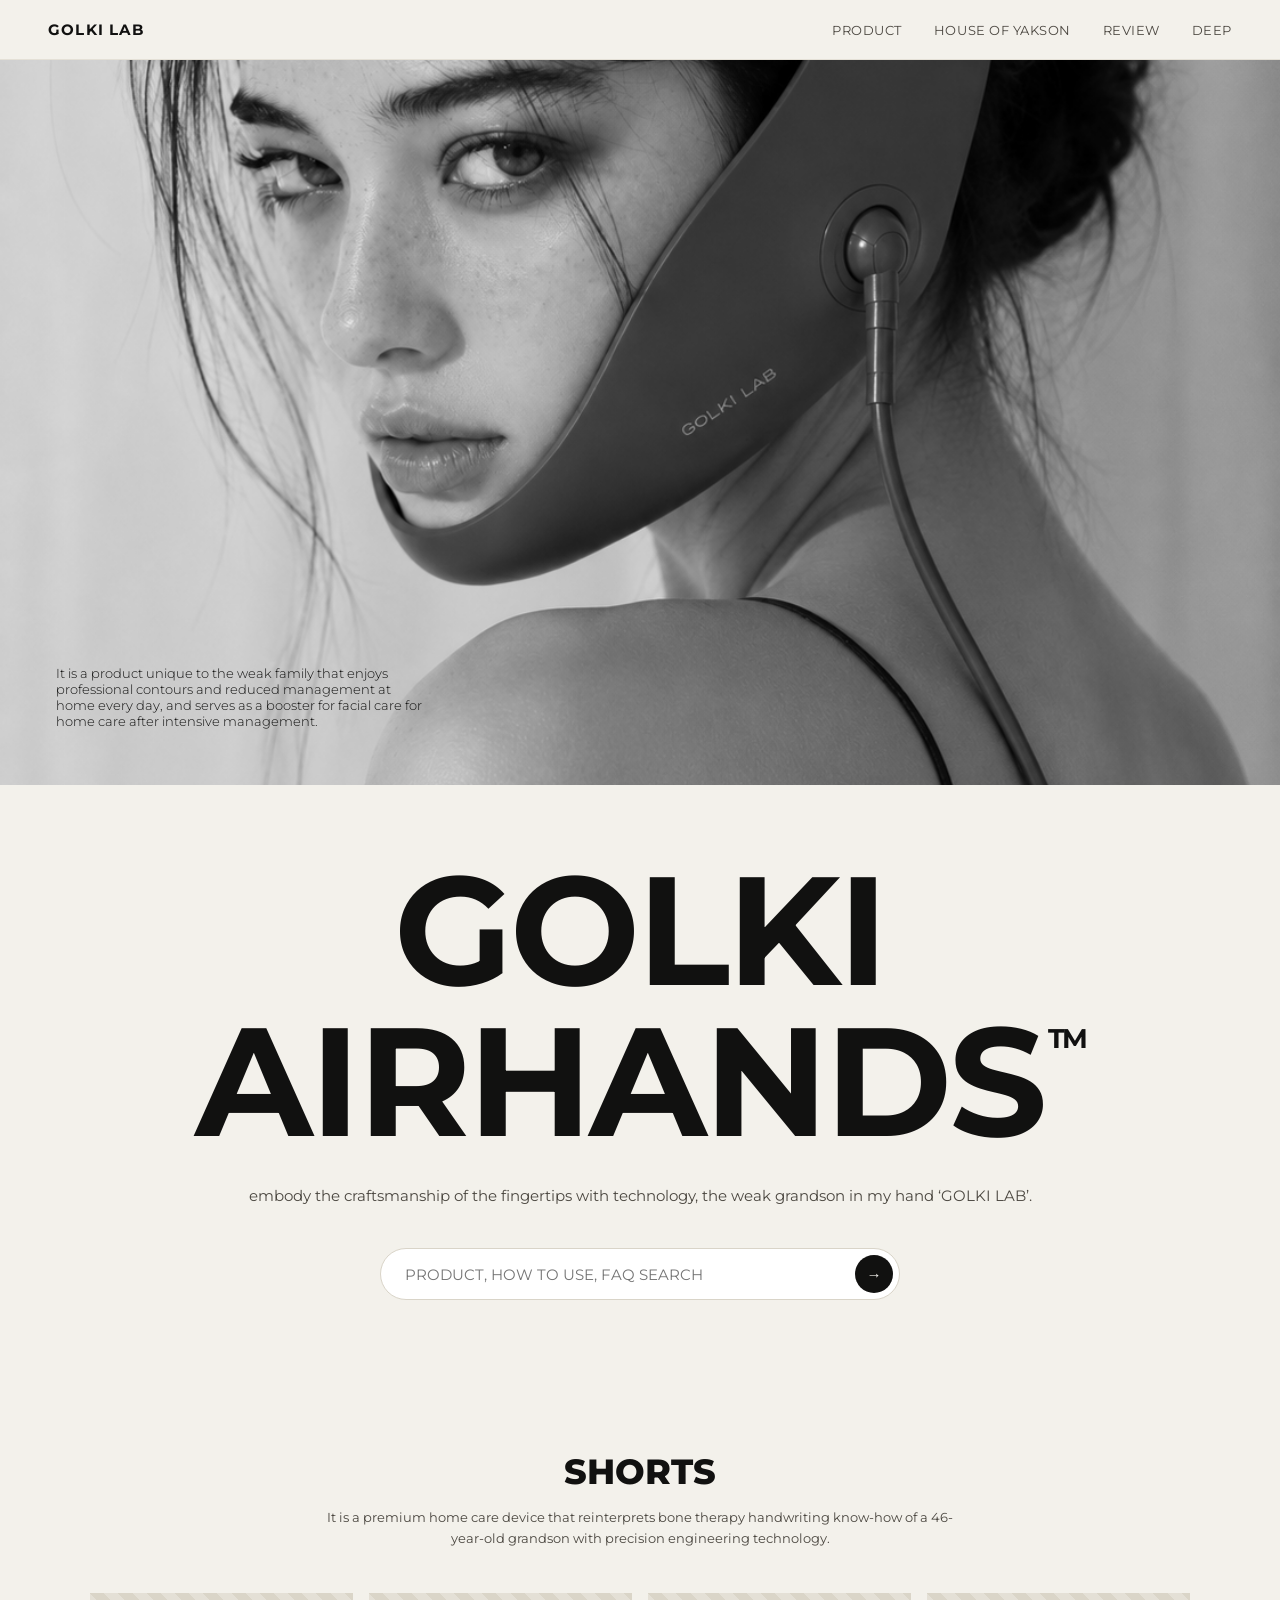
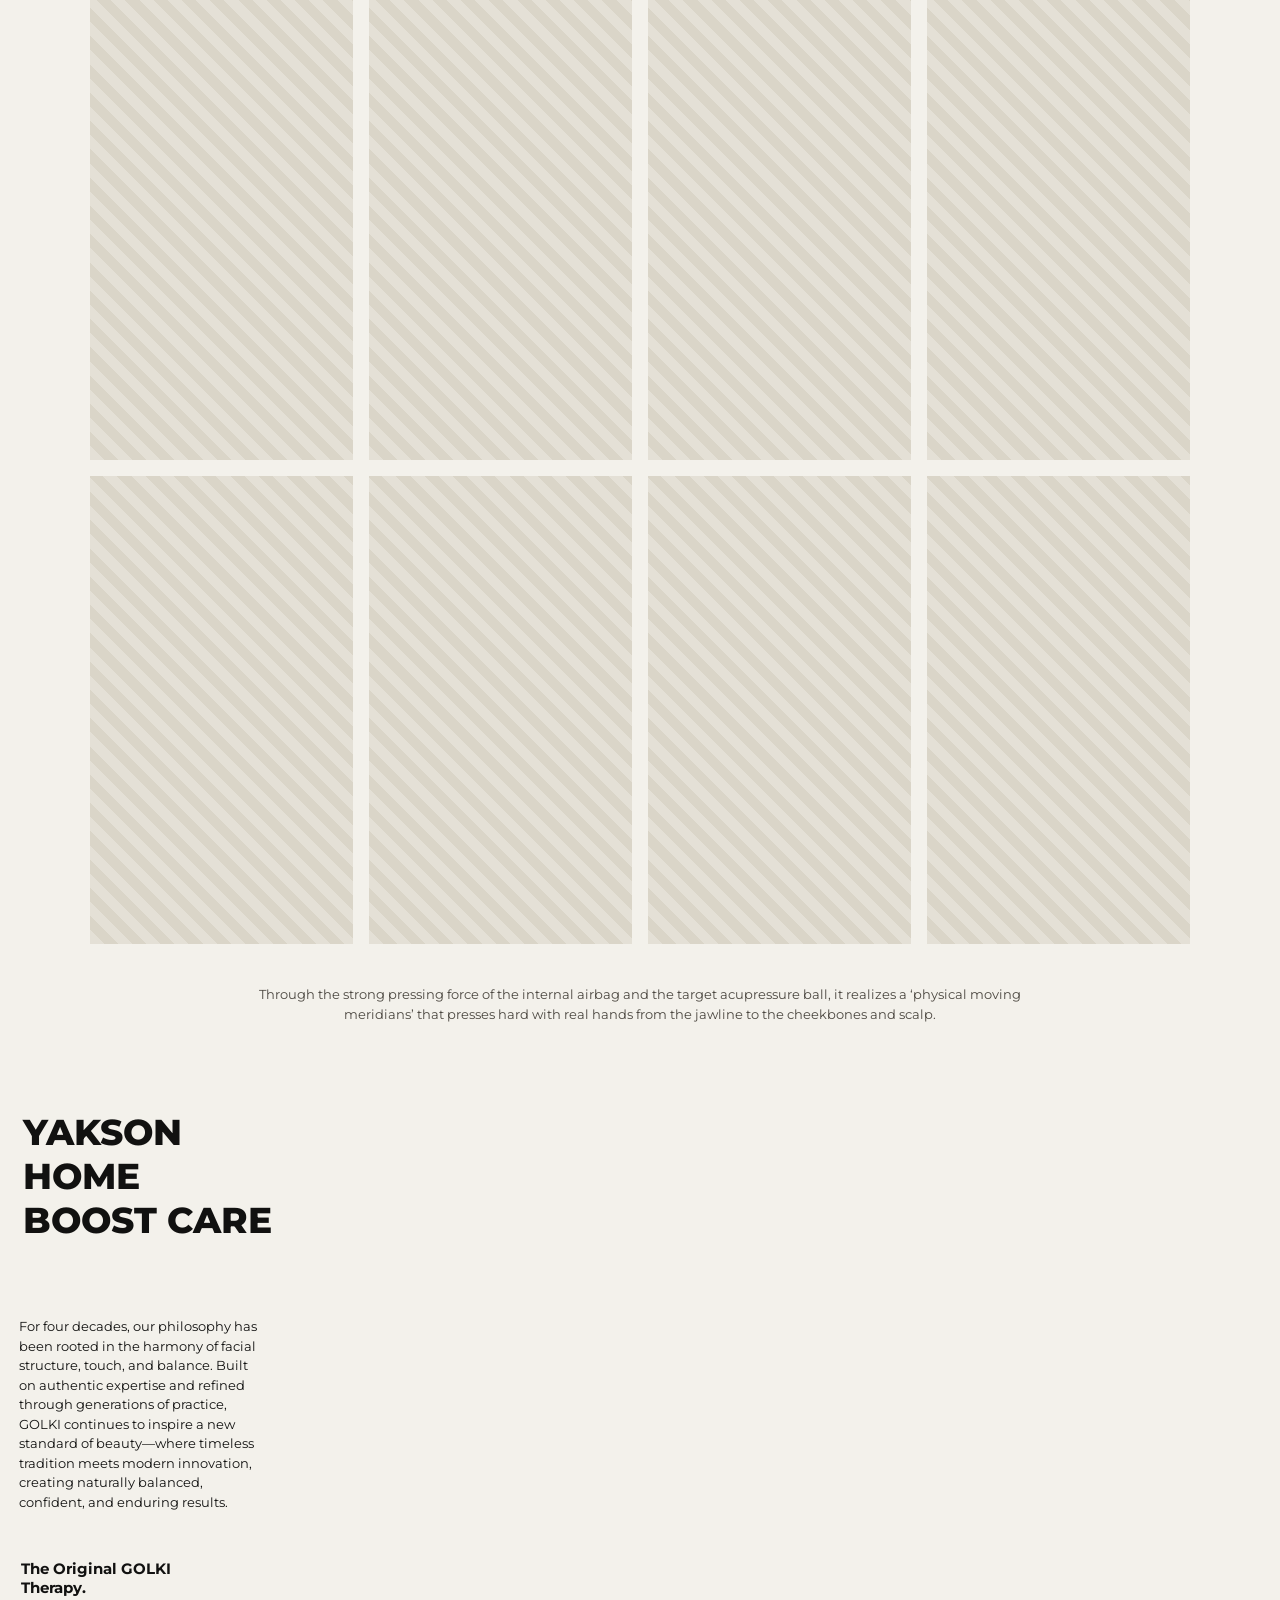
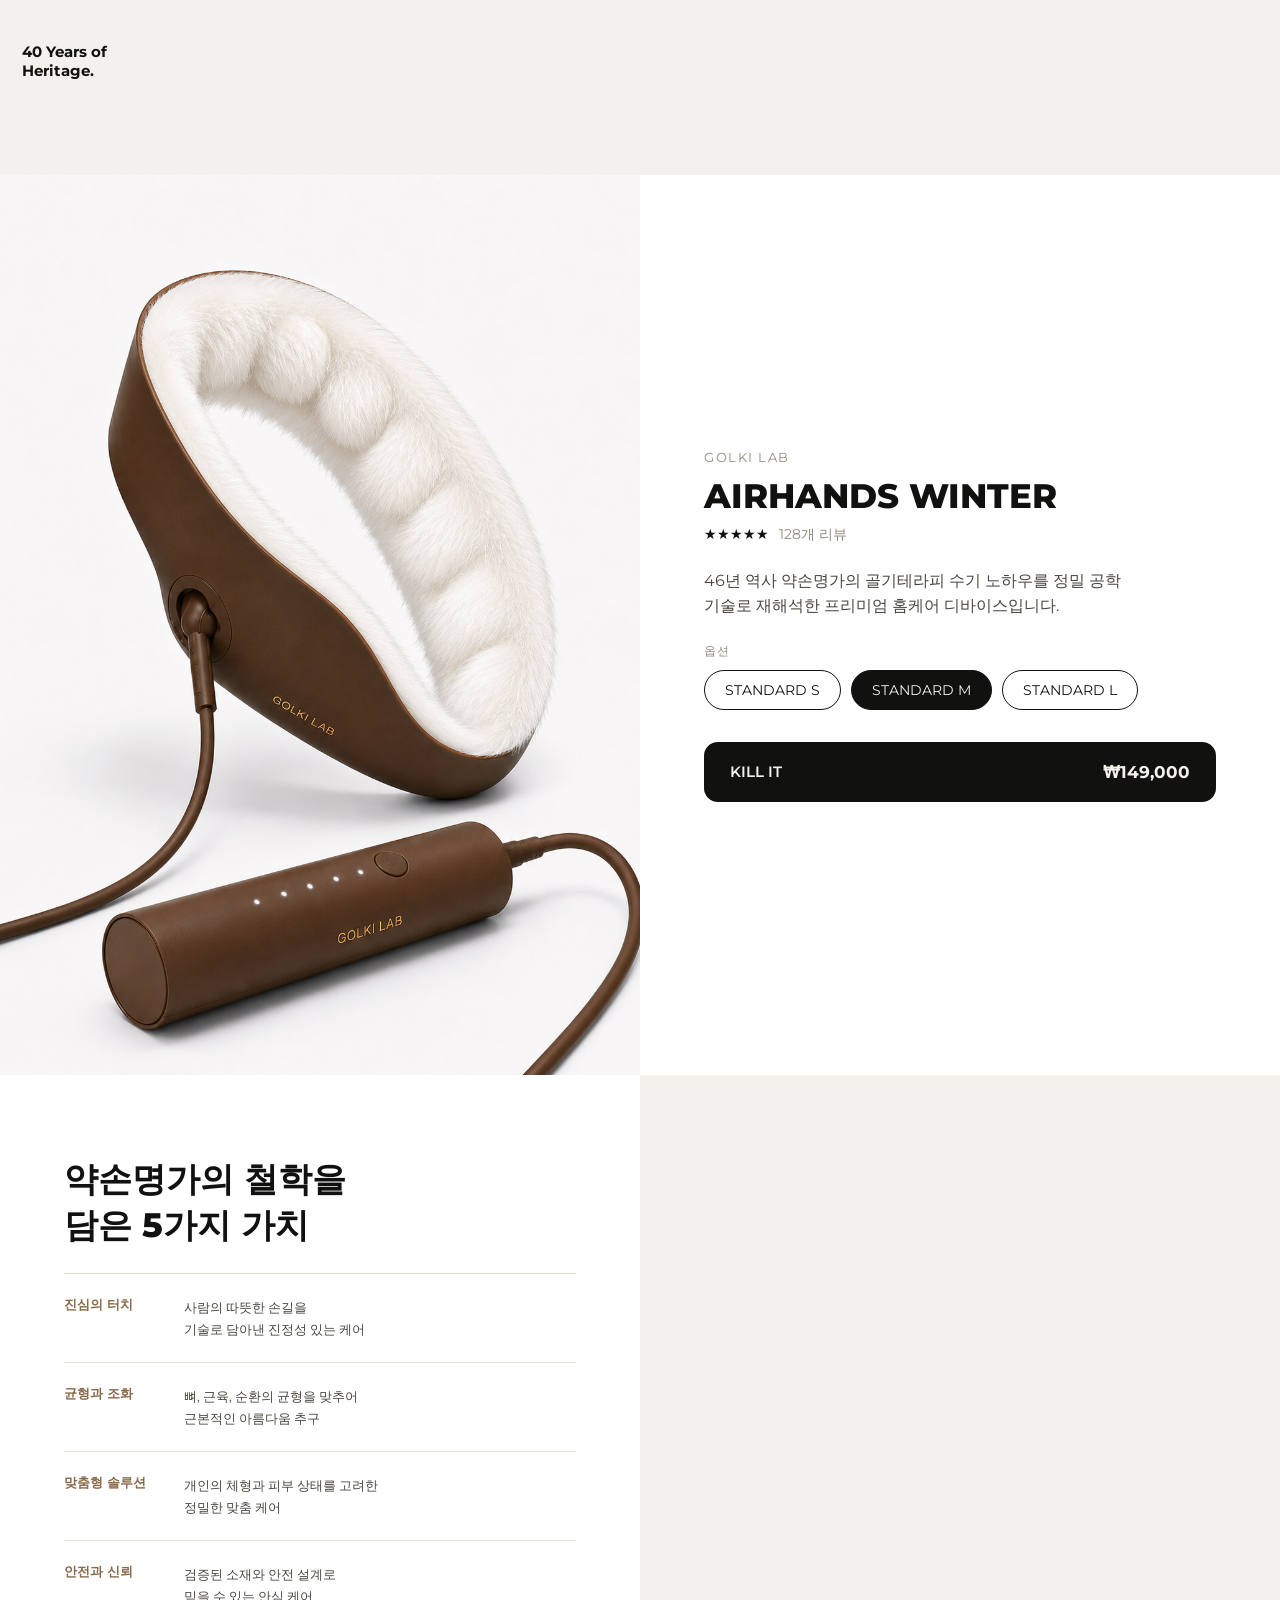
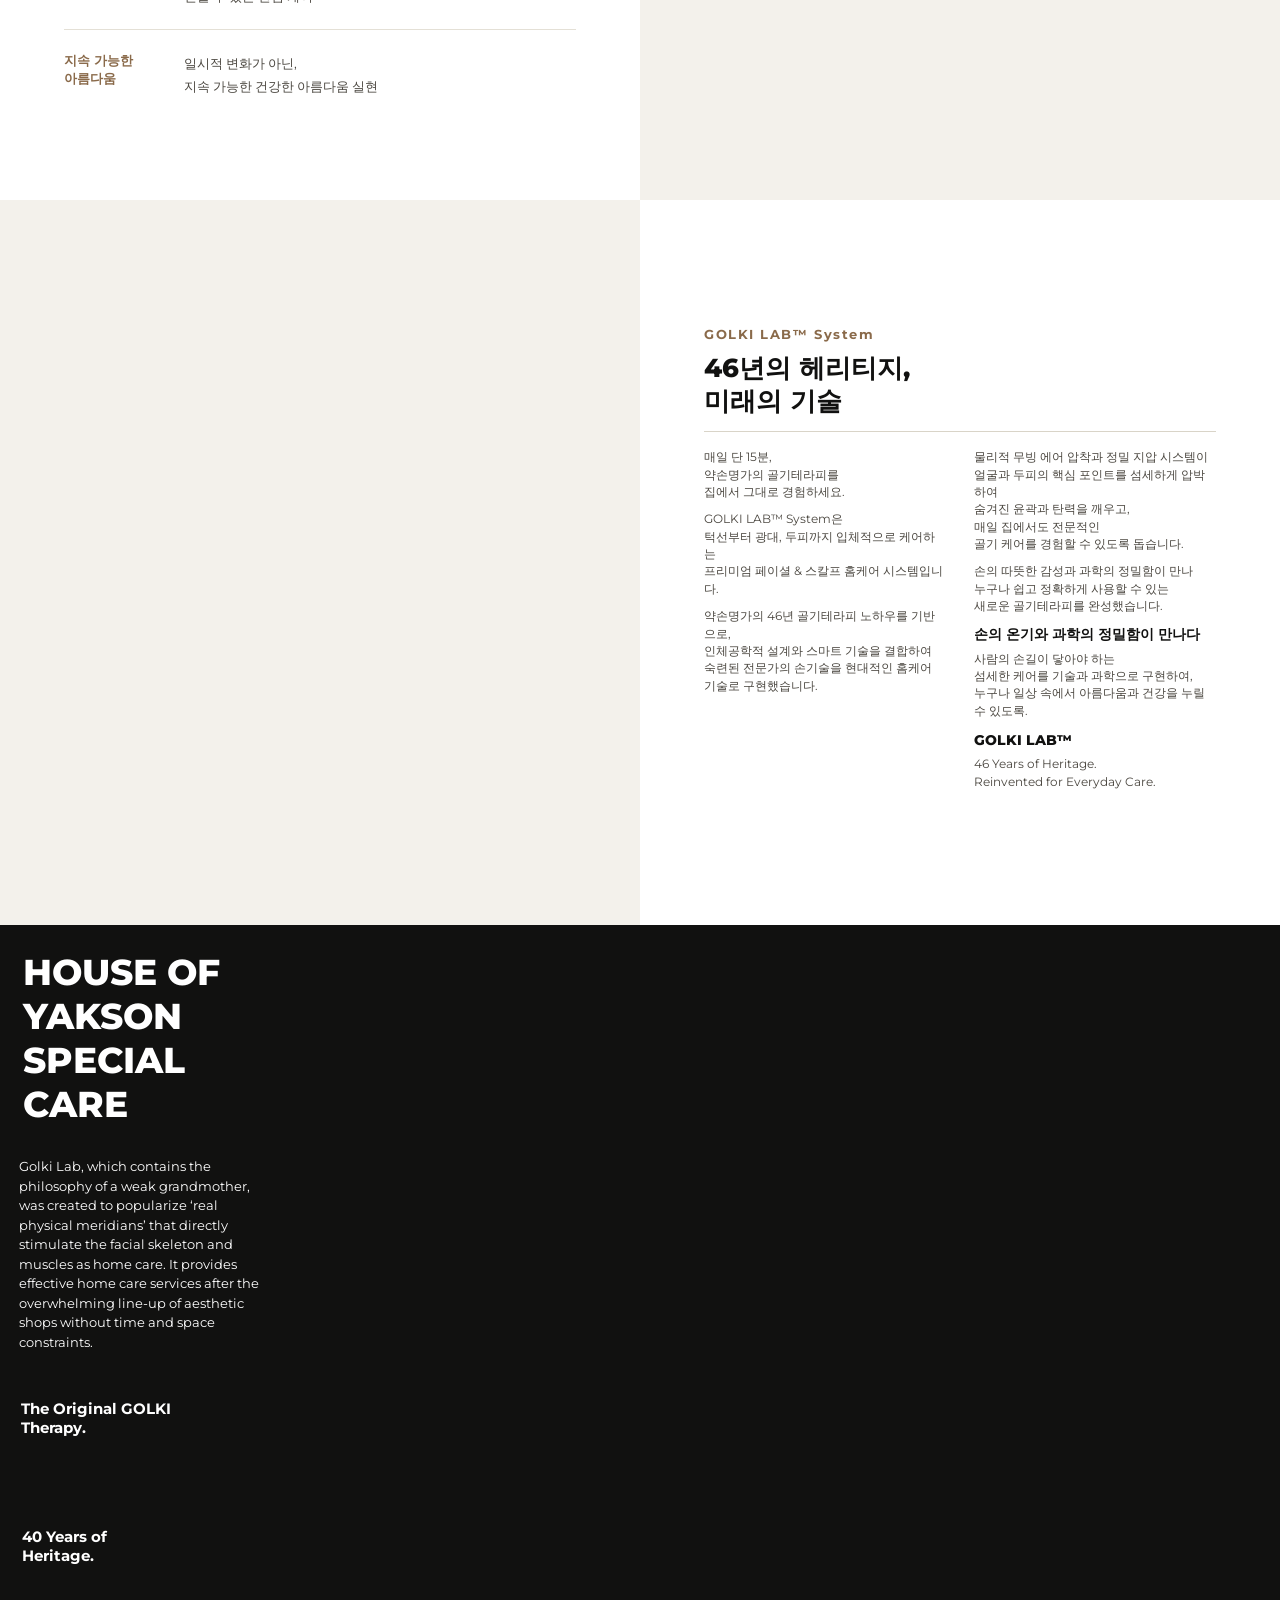
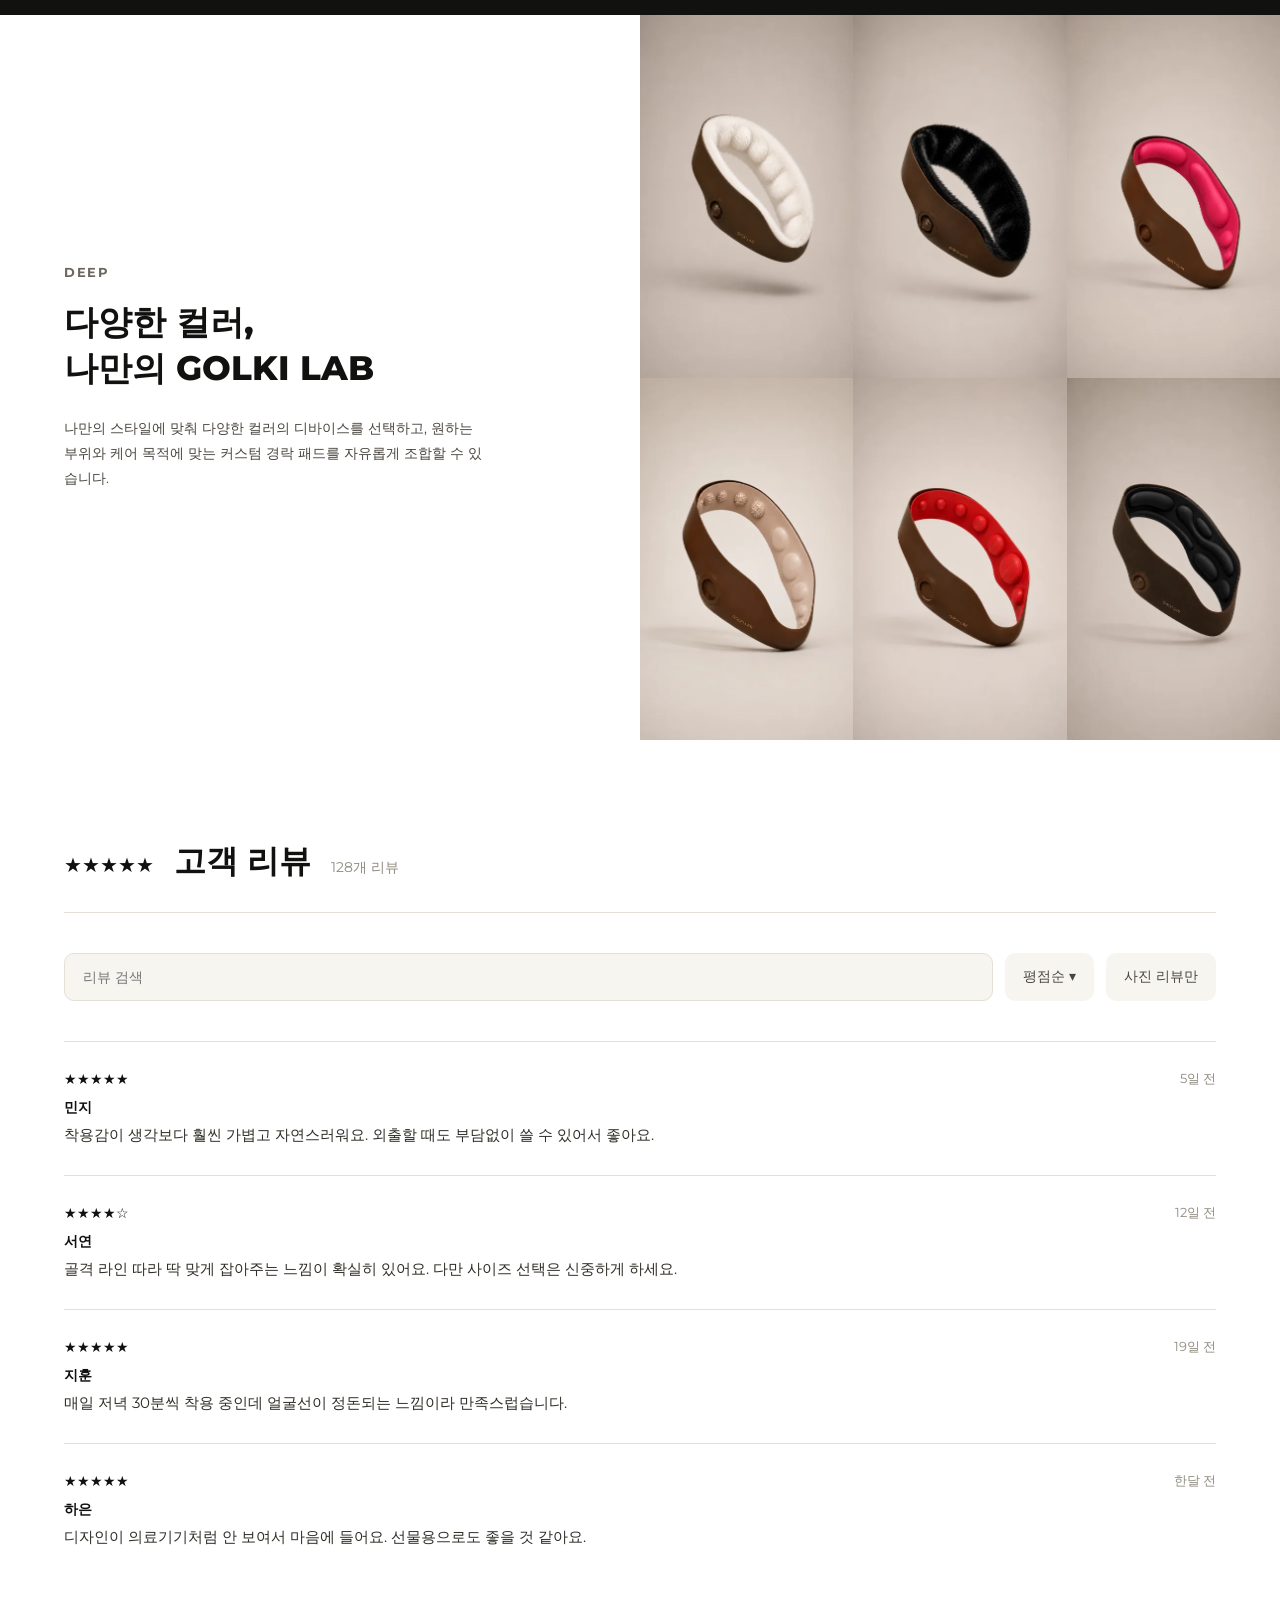
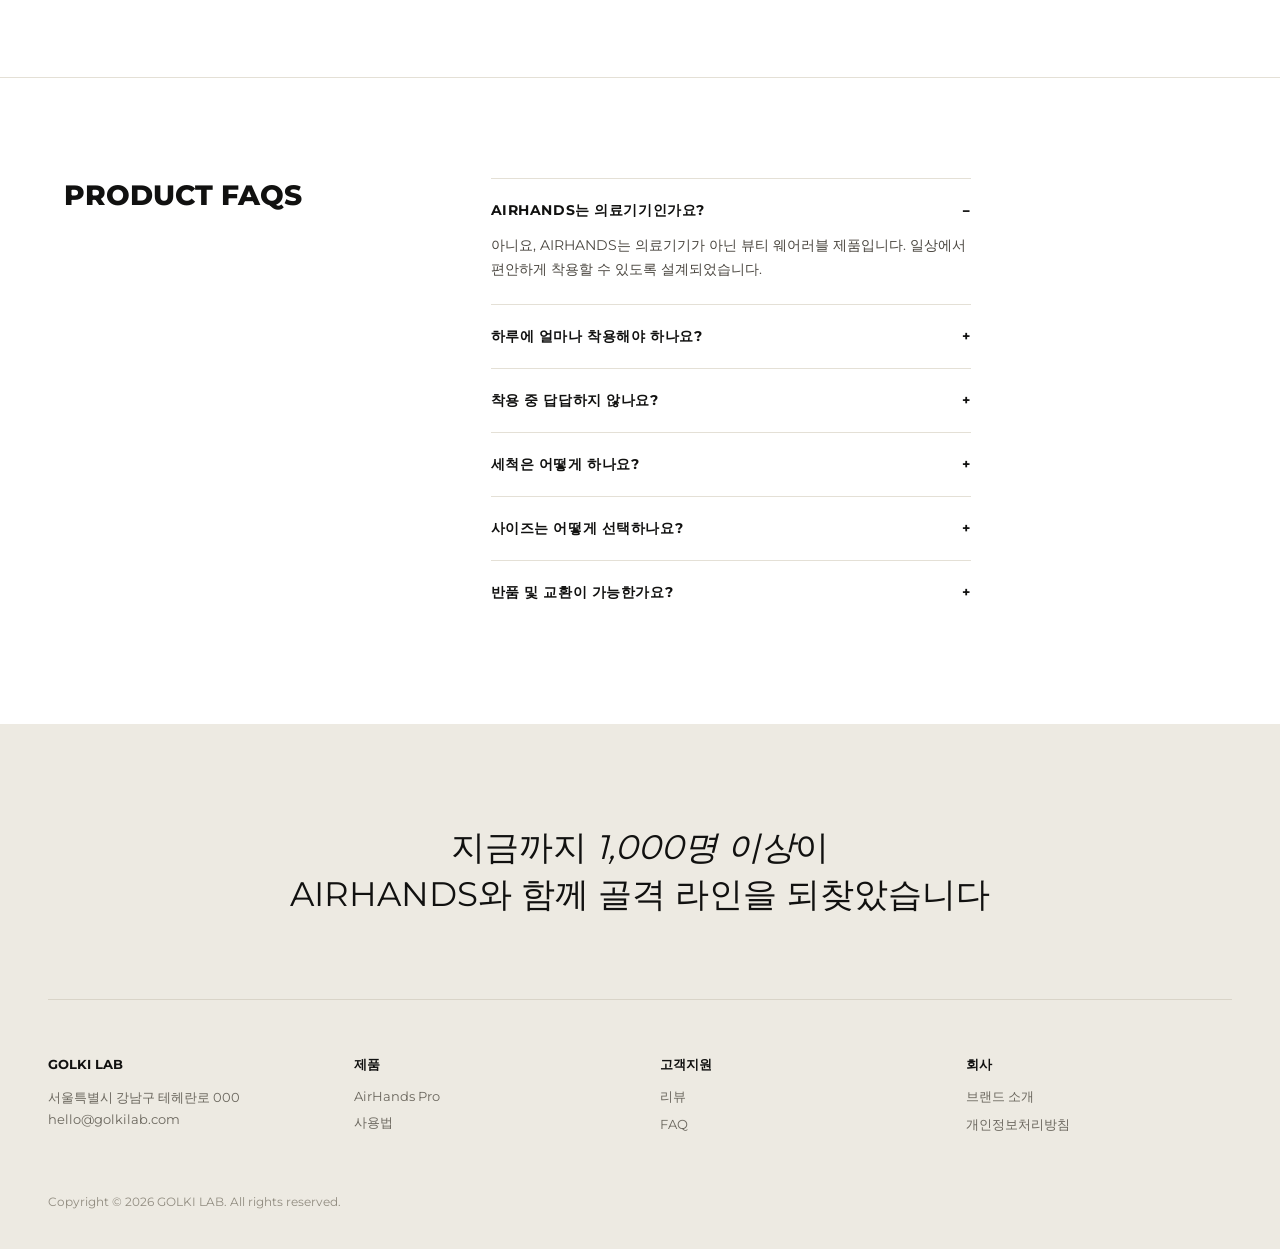
==== commit c6da3143: "Rename MY PIC to DEEP (nav item and gallery kicker)" ====
--- a/index.html
+++ b/index.html
@@ -5,7 +5,7 @@
 <meta name="viewport" content="width=device-width, initial-scale=1">
 <title>GOLKI AIRHANDS — House of Yakson Special Care</title>
 <link rel="stylesheet" href="style.css?v=18">
-<link rel="stylesheet" href="detail.css?v=20">
+<link rel="stylesheet" href="detail.css?v=23">
 </head>
 <body>
 
@@ -15,7 +15,7 @@
     <a href="#section-e" data-scroll="section-e">PRODUCT</a>
     <a href="#section-f" data-scroll="section-f">HOUSE OF YAKSON</a>
     <a href="#section-b" data-scroll="section-b">REVIEW</a>
-    <a href="#section-gallery" data-scroll="section-gallery">MY PIC</a>
+    <a href="#section-gallery" data-scroll="section-gallery">DEEP</a>
   </nav>
 </header>
 
@@ -158,7 +158,7 @@
   <!-- ============ GALLERY — text left / 3x2 image grid right ============ -->
   <section class="gallery-split" id="section-gallery">
     <div class="gallery-split__text">
-      <div class="gallery-split__kicker">MY PIC</div>
+      <div class="gallery-split__kicker">DEEP</div>
       <h2 class="gallery-split__title">다양한 컬러,<br>나만의 GOLKI LAB</h2>
       <p class="gallery-split__desc">나만의 스타일에 맞춰 다양한 컬러의 디바이스를 선택하고, 원하는 부위와 케어 목적에 맞는 커스텀 경락 패드를 자유롭게 조합할 수 있습니다.</p>
     </div>
--- a/detail.css
+++ b/detail.css
@@ -138,7 +138,7 @@
 .d-care-item__badge-label { font-size: 10px; letter-spacing: .06em; opacity: .75; }
 .d-care-item__badge-n { font-size: 24px; font-weight: 800; }
 .d-care-item__title { font-size: 18px; font-weight: 700; margin-bottom: 8px; }
-.d-care-item__desc { font-size: 13px; color: var(--ink-3); line-height: 1.6; }
+.d-care-item__desc { font-size: 13px; color: var(--ink-3); line-height: 1.6; white-space: pre-line; }
 .d-care-item__time-label { font-size: 12px; color: var(--ink-5); margin-bottom: 4px; }
 .d-care-item__time { font-size: 15px; font-weight: 700; }
 .d-intensity { margin-top: 16px; background: var(--white); padding: 32px; }
@@ -211,6 +211,14 @@
      copy sits right under the intro instead of being pushed down a full screen */
   .d-howto-intro .d-split__text { min-height: auto; padding: 40px 24px 8px; }
   .d-howto-intro .d-split__text:last-child { padding-top: 0; }
+  /* how-to-wear numbered steps are short instructions, not full "cards" —
+     skip the 9:16 floor/centering so each step's text sits right under its photo */
+  .d-split__text:has(.d-step-num) { min-height: auto; justify-content: flex-start; }
+  /* these are visibility:hidden spacers that only matter for desktop's
+     side-by-side column alignment; on mobile they still reserve their
+     full height and show up as a large blank gap, so drop them entirely */
+  .d-howto-intro .d-split__text:last-child .d-kicker,
+  .d-howto-intro .d-split__text:last-child .d-h2 { display: none; }
   .d-split, .d-colorpad { overflow: visible; }
   .d-colorpad__grid { flex: 1 1 auto; max-width: 100%; aspect-ratio: 9 / 16; }
   .d-premium-header { padding: 56px 24px 40px; }
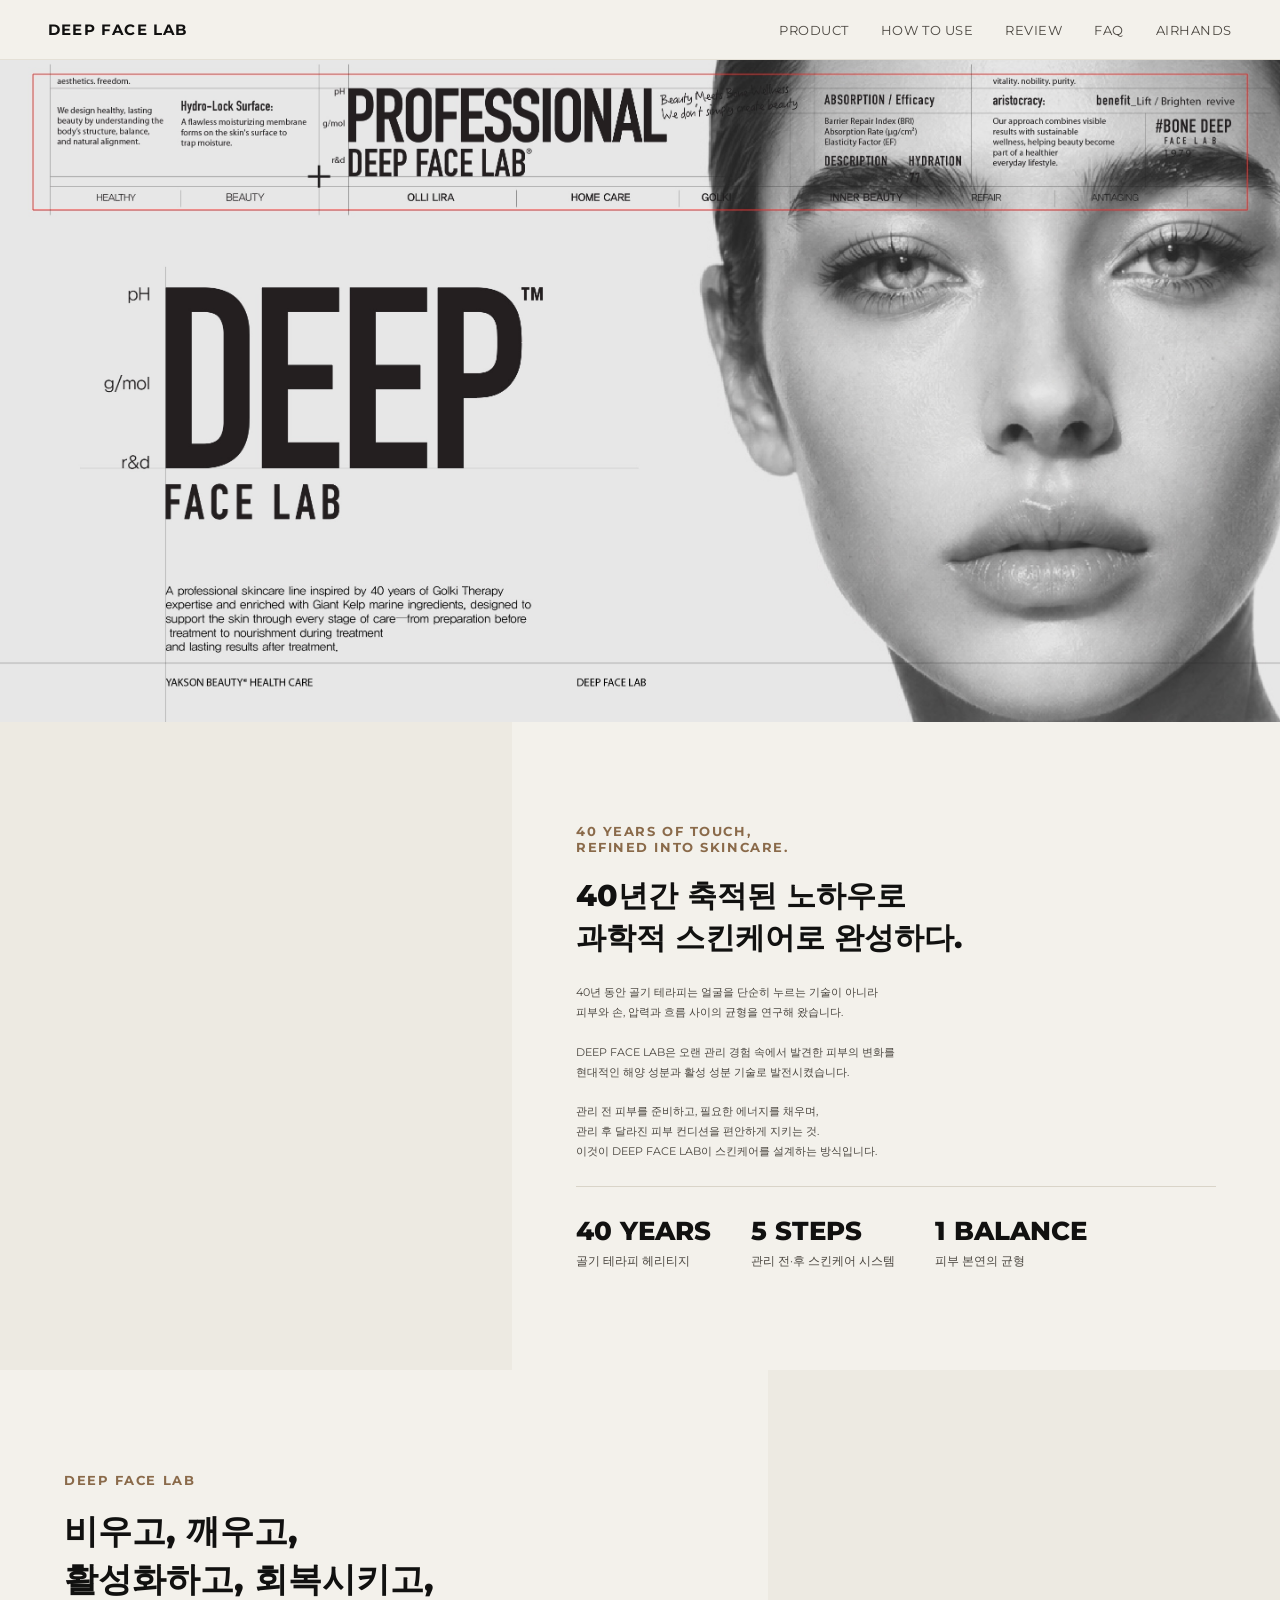
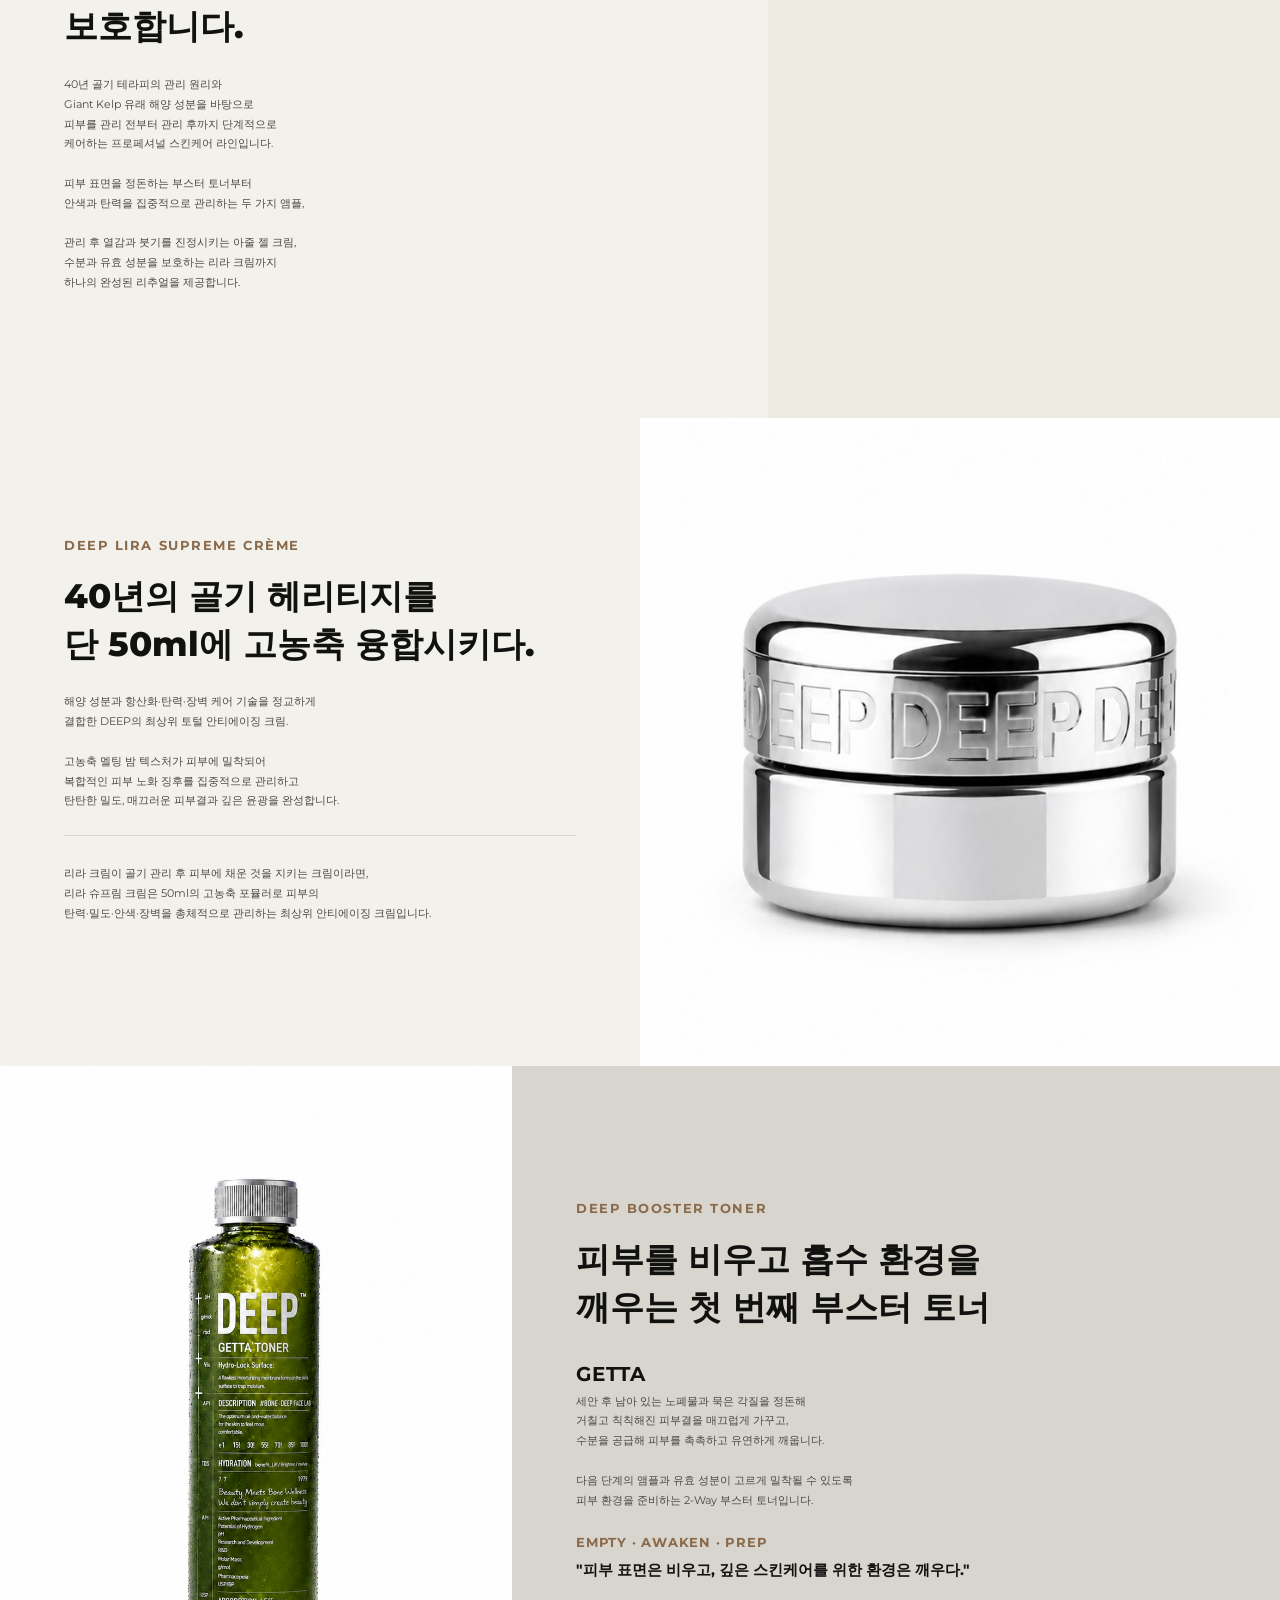
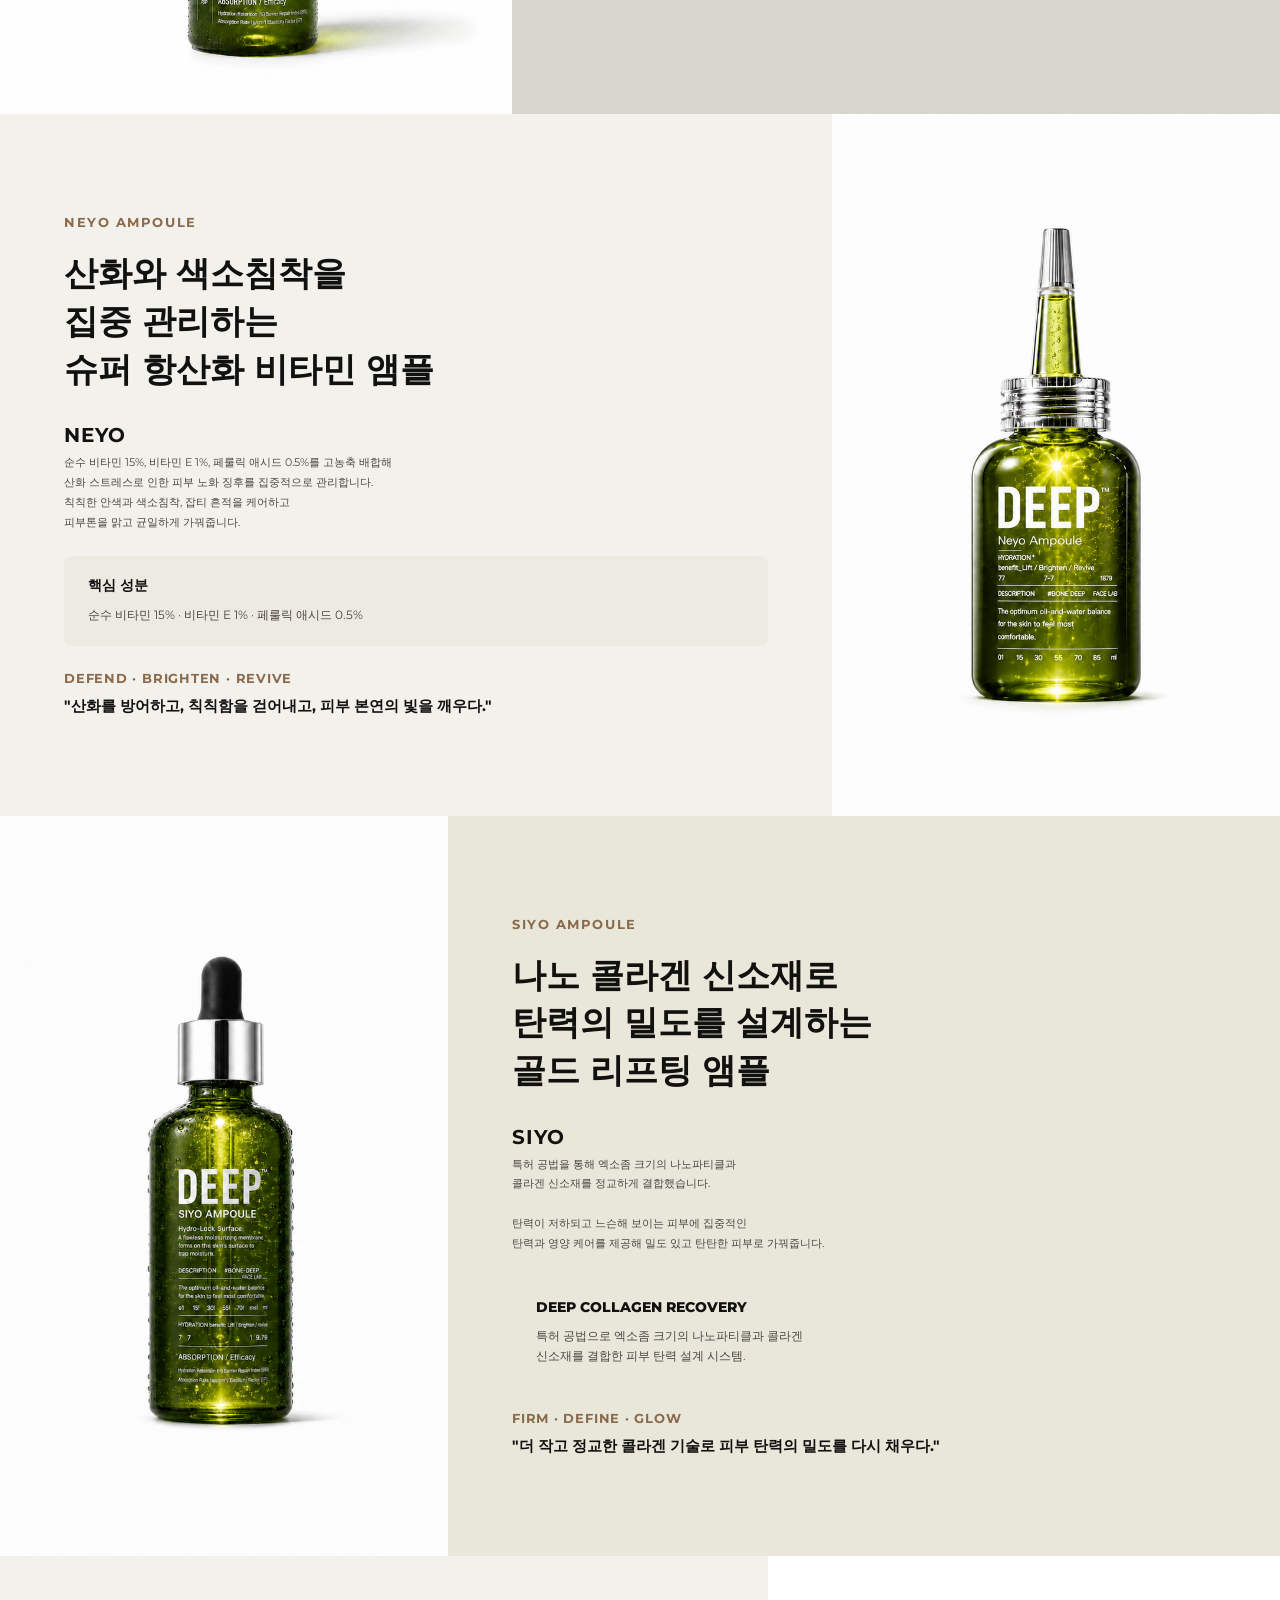
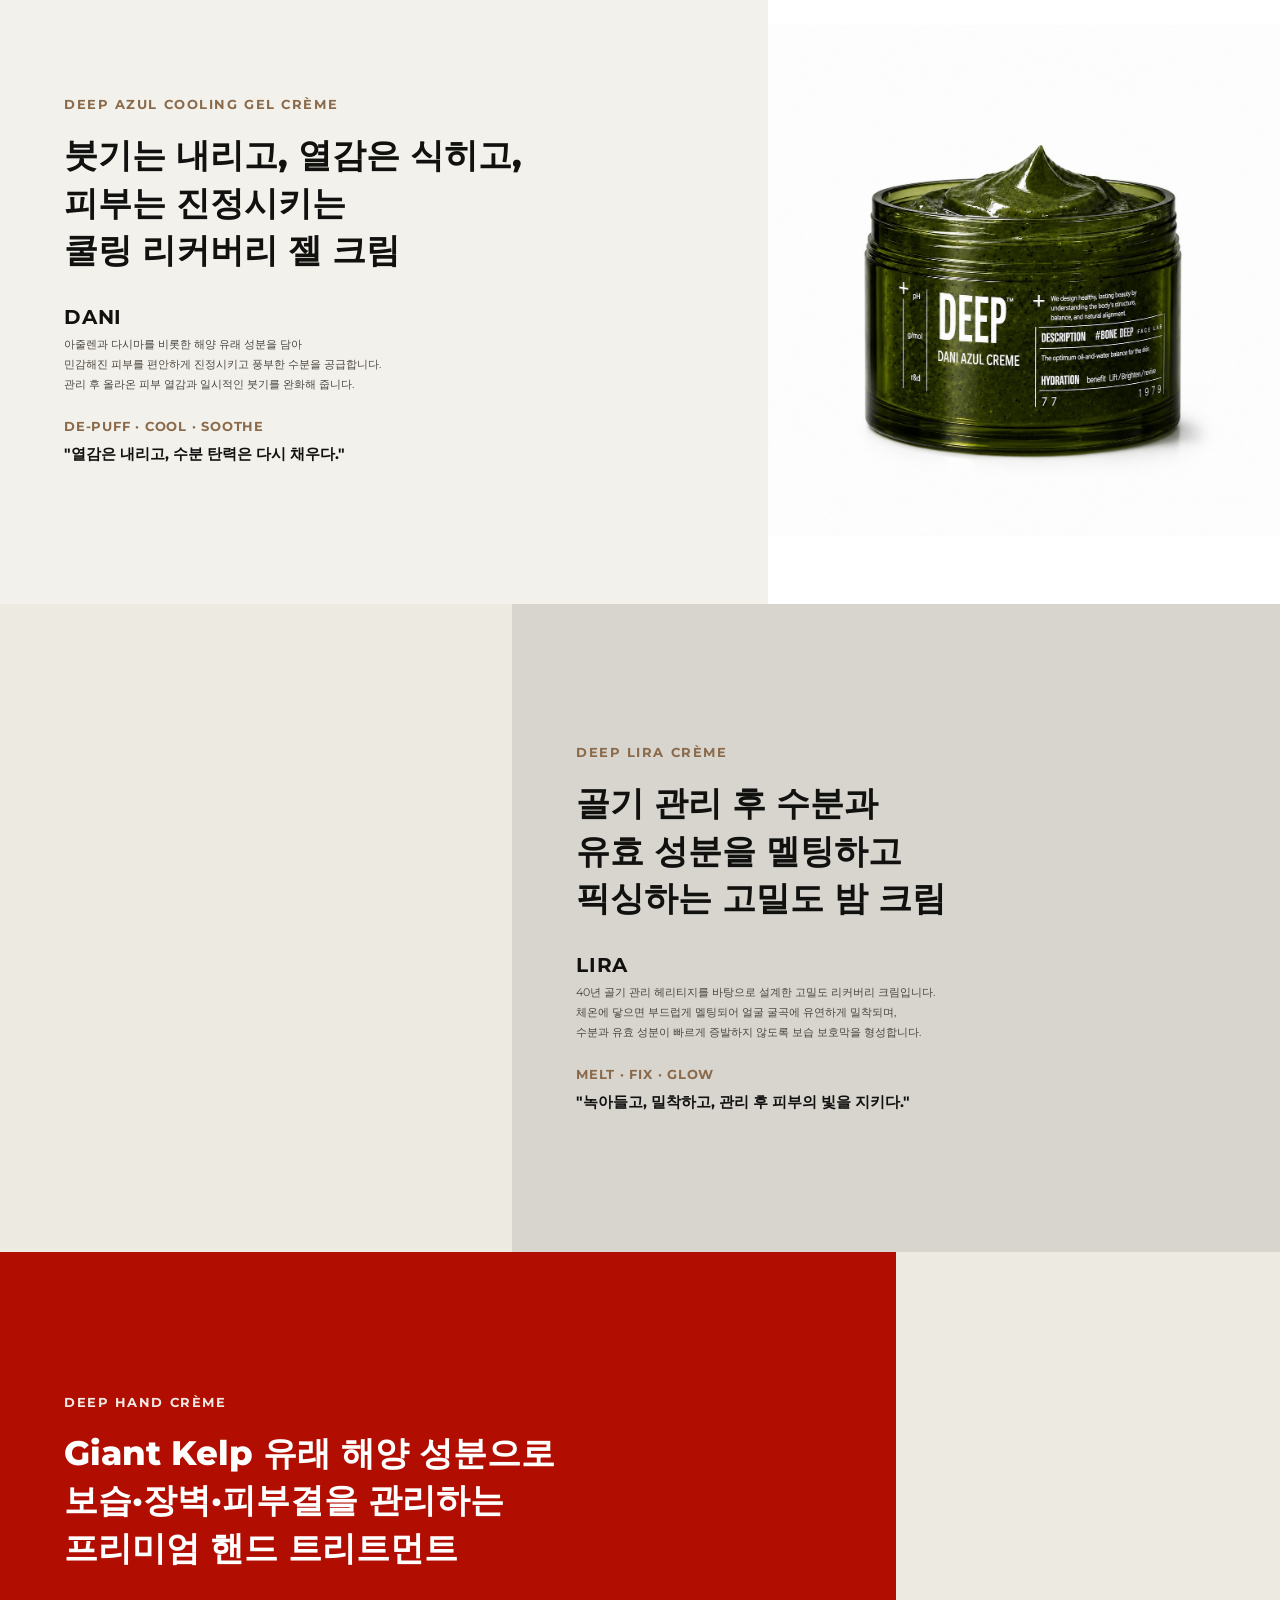
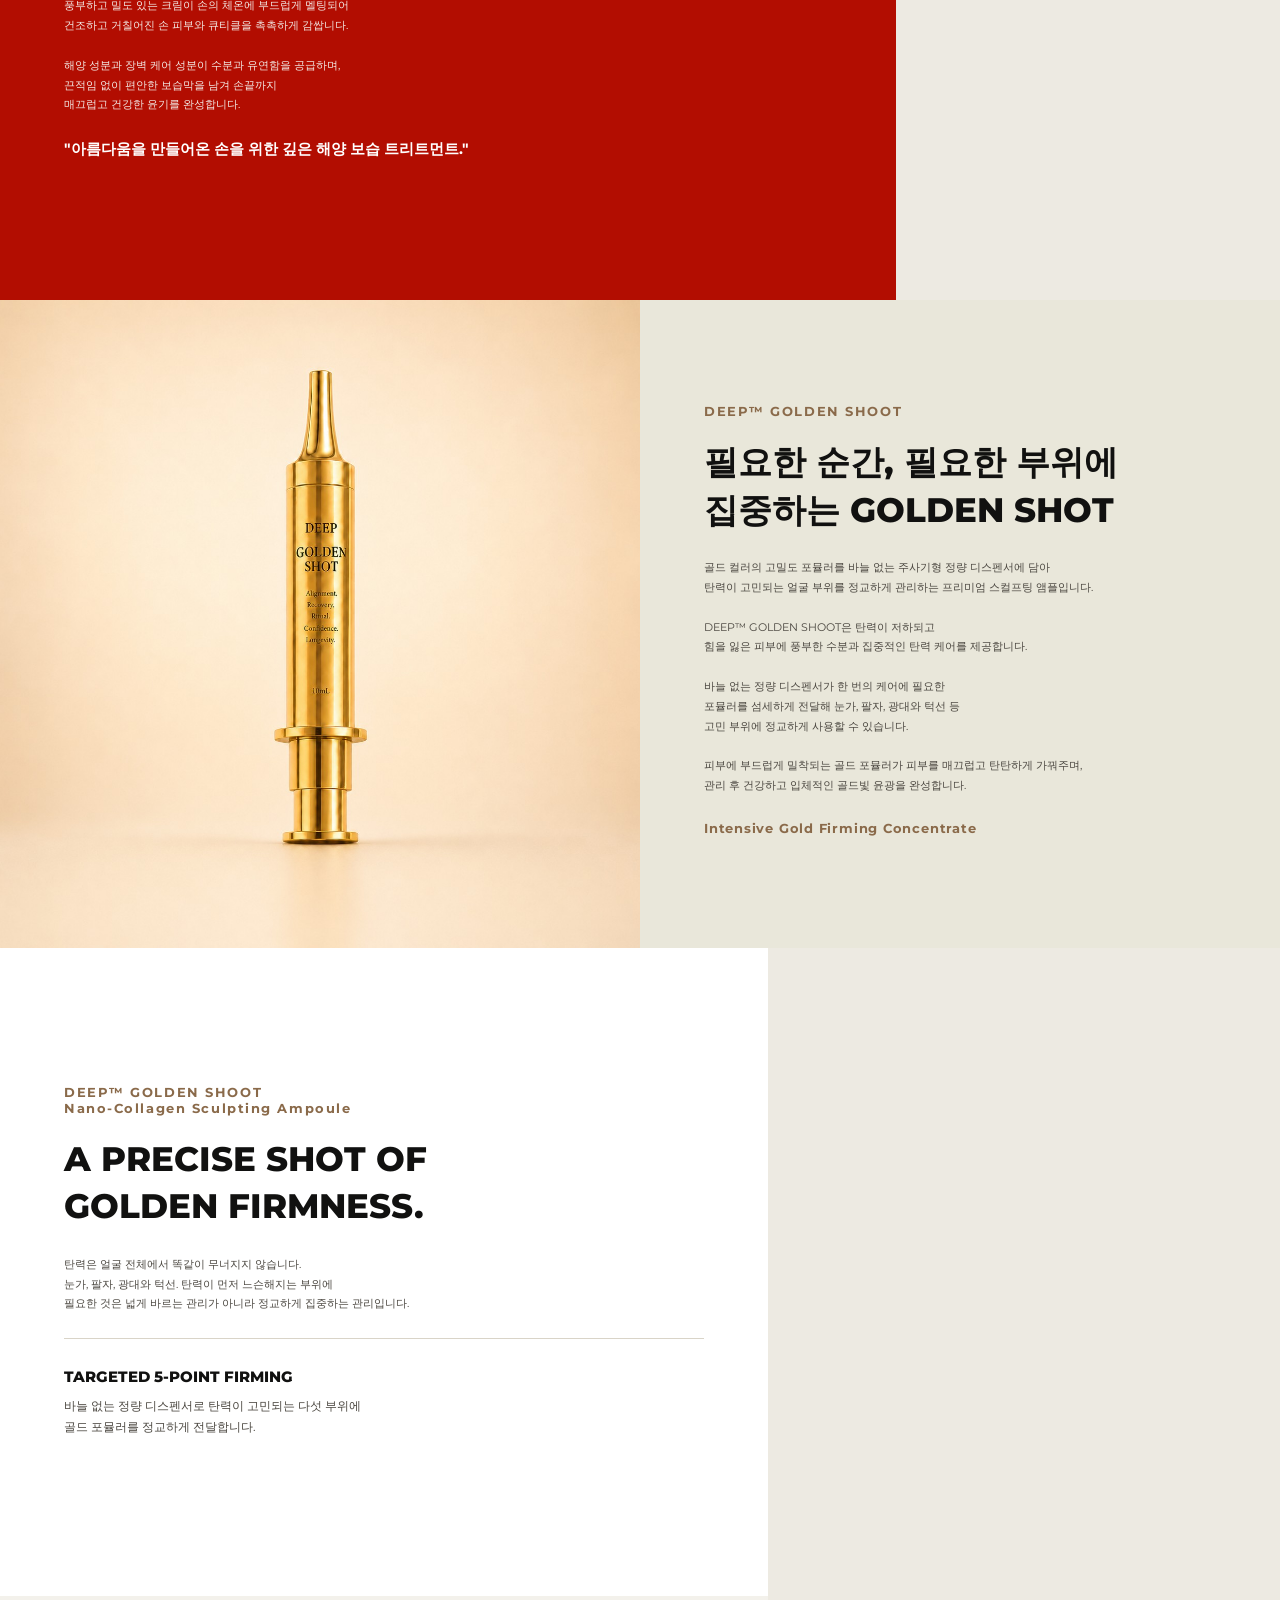
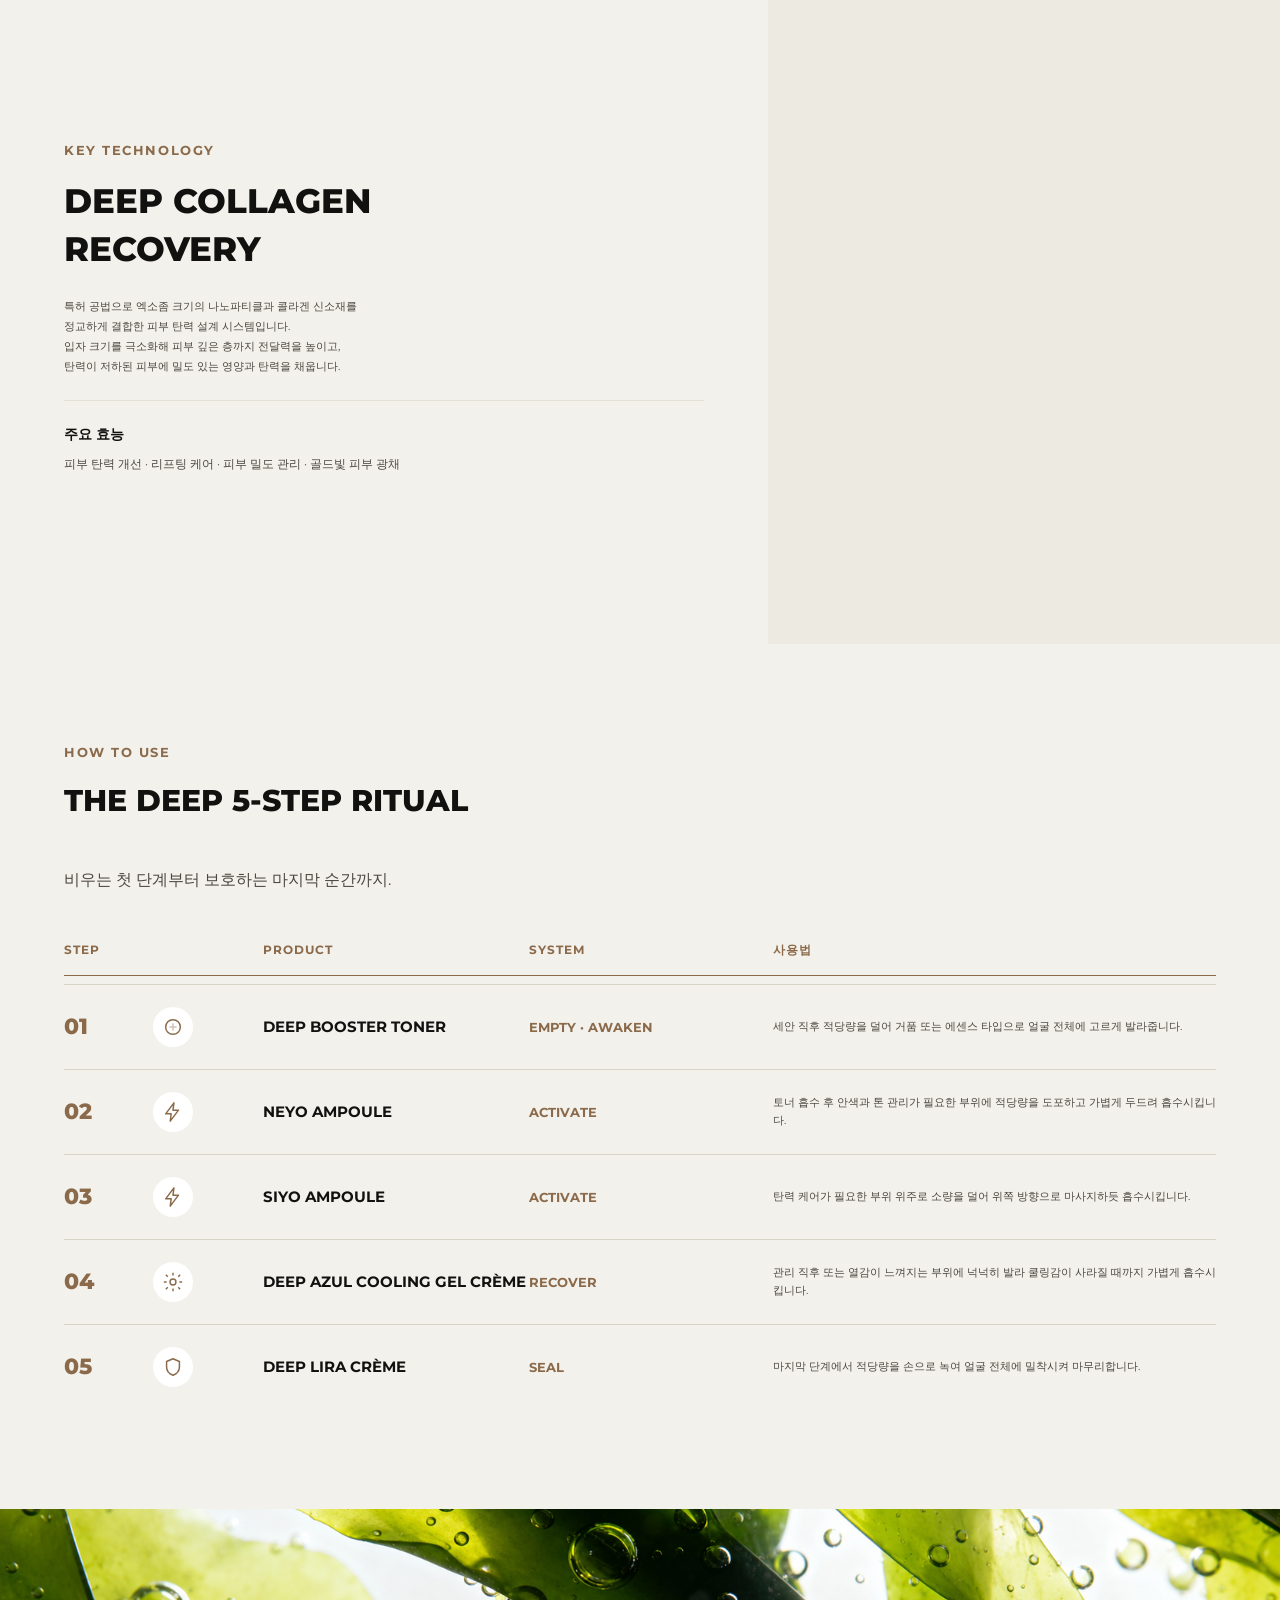
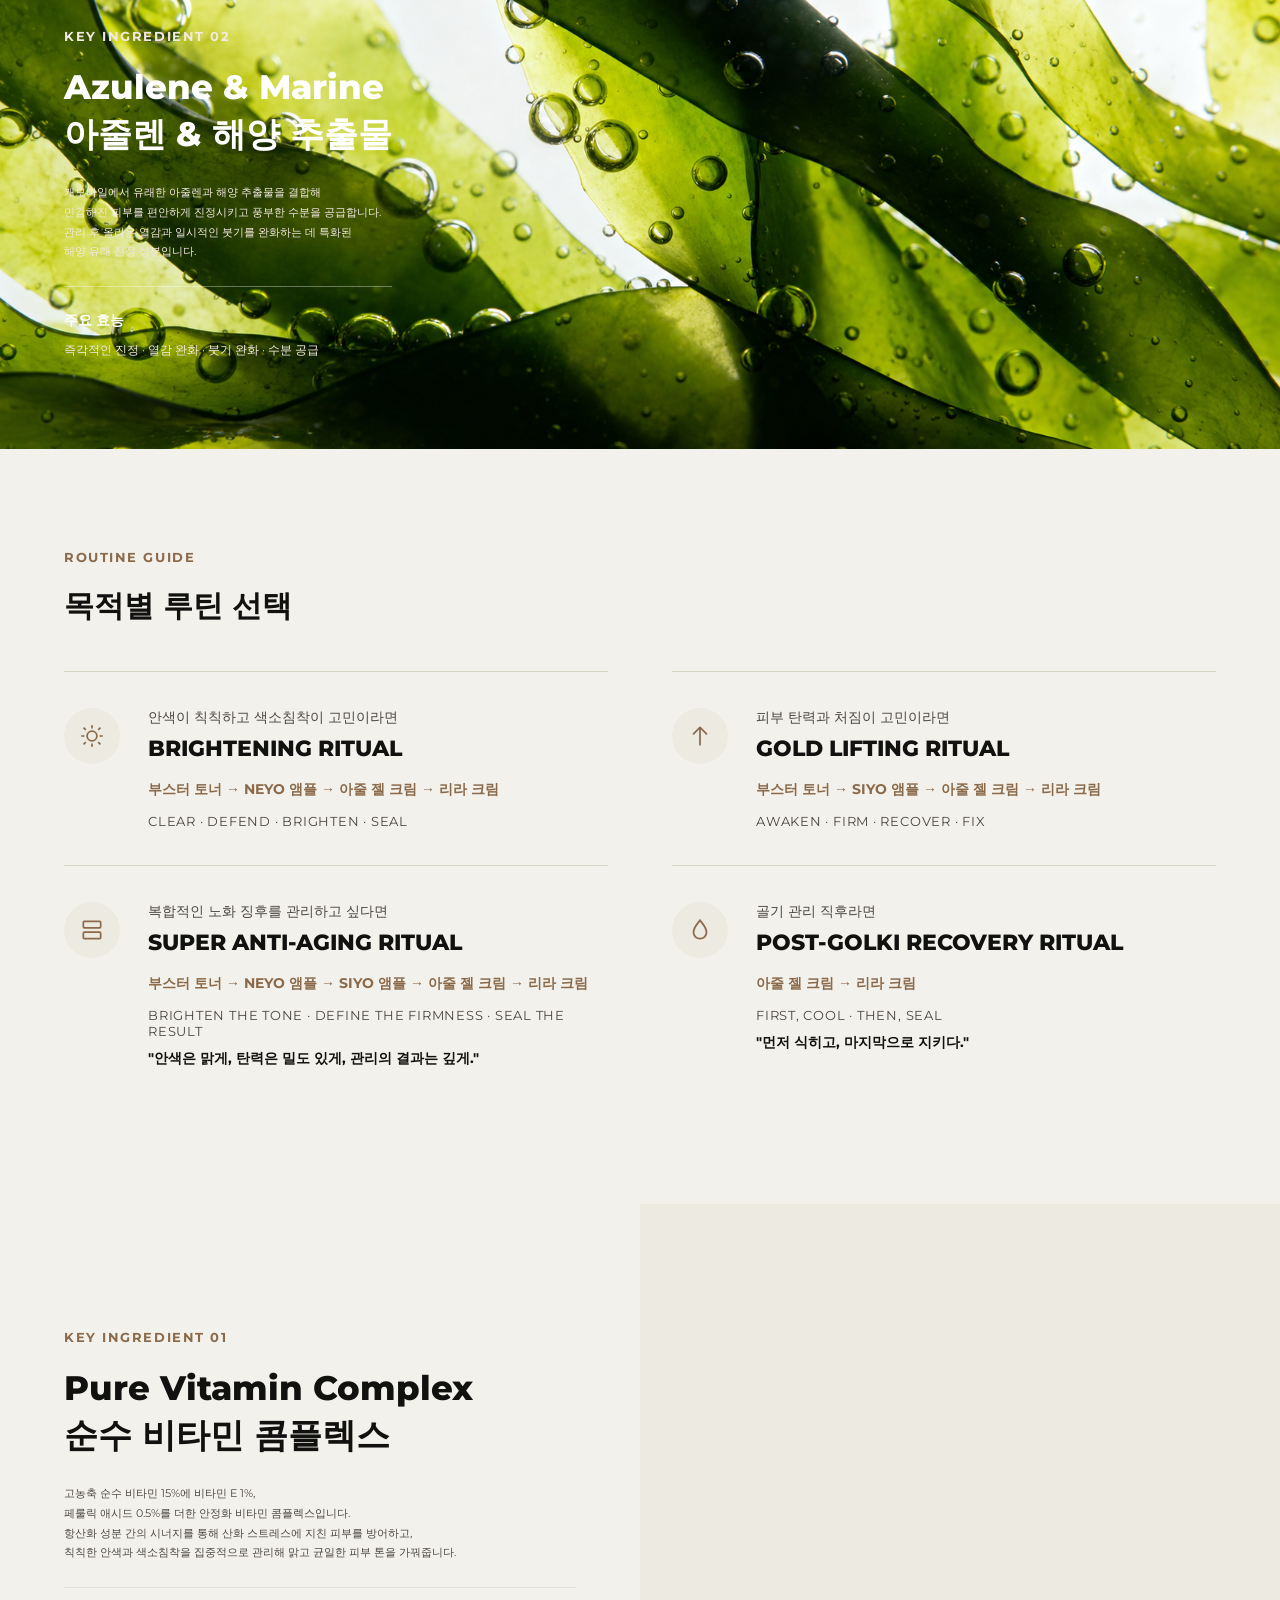
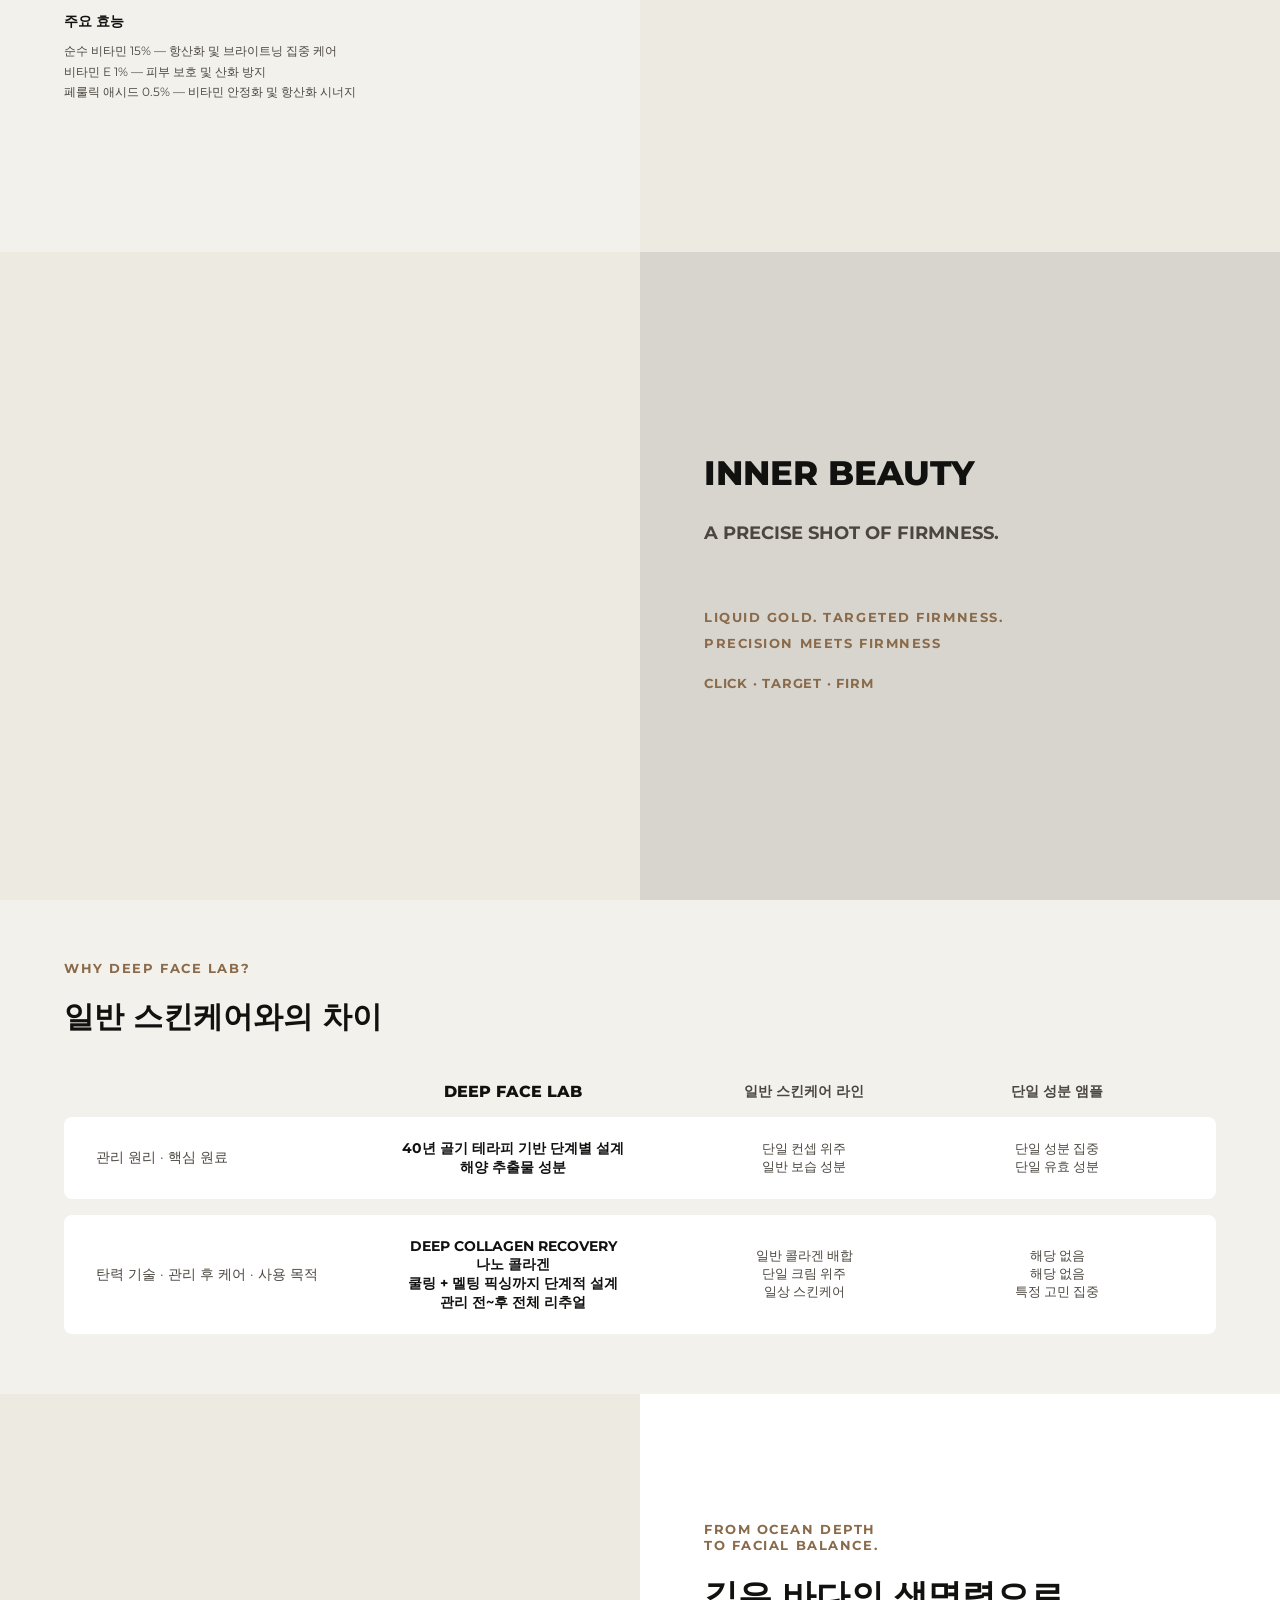
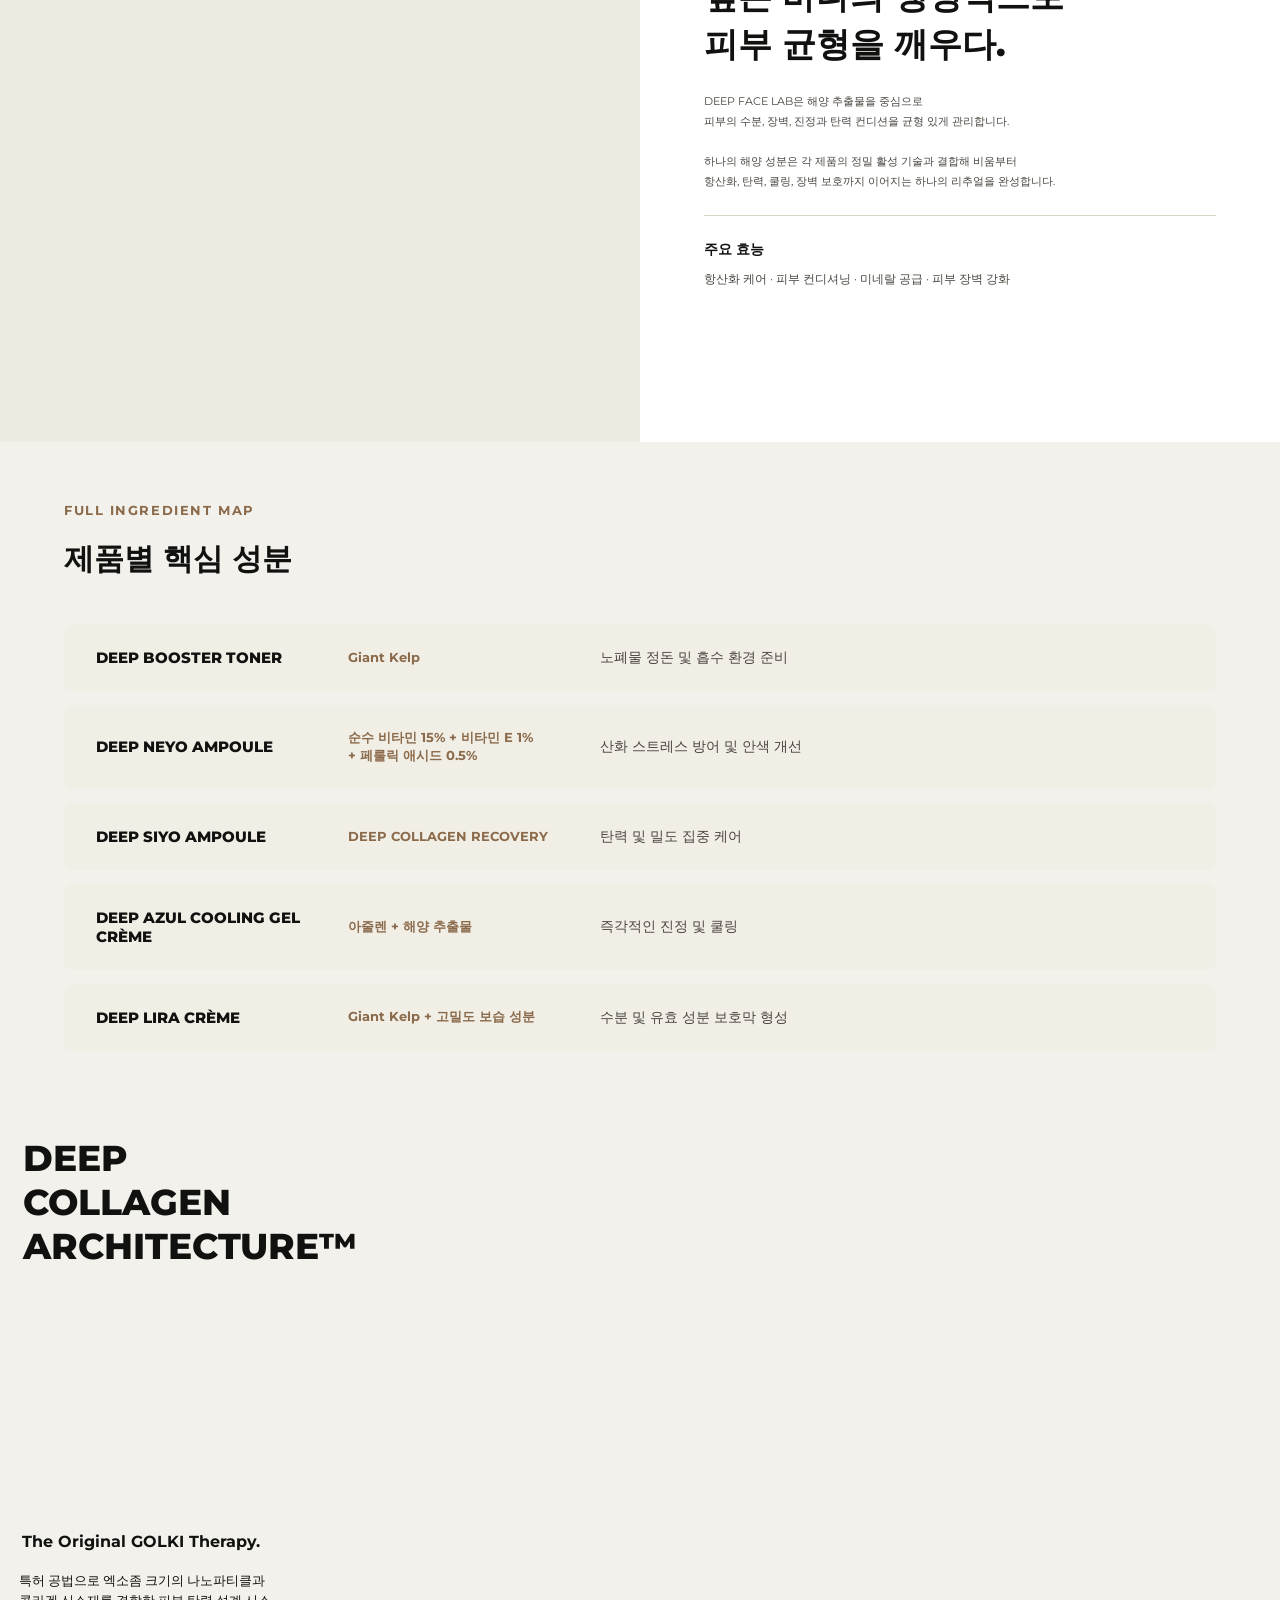
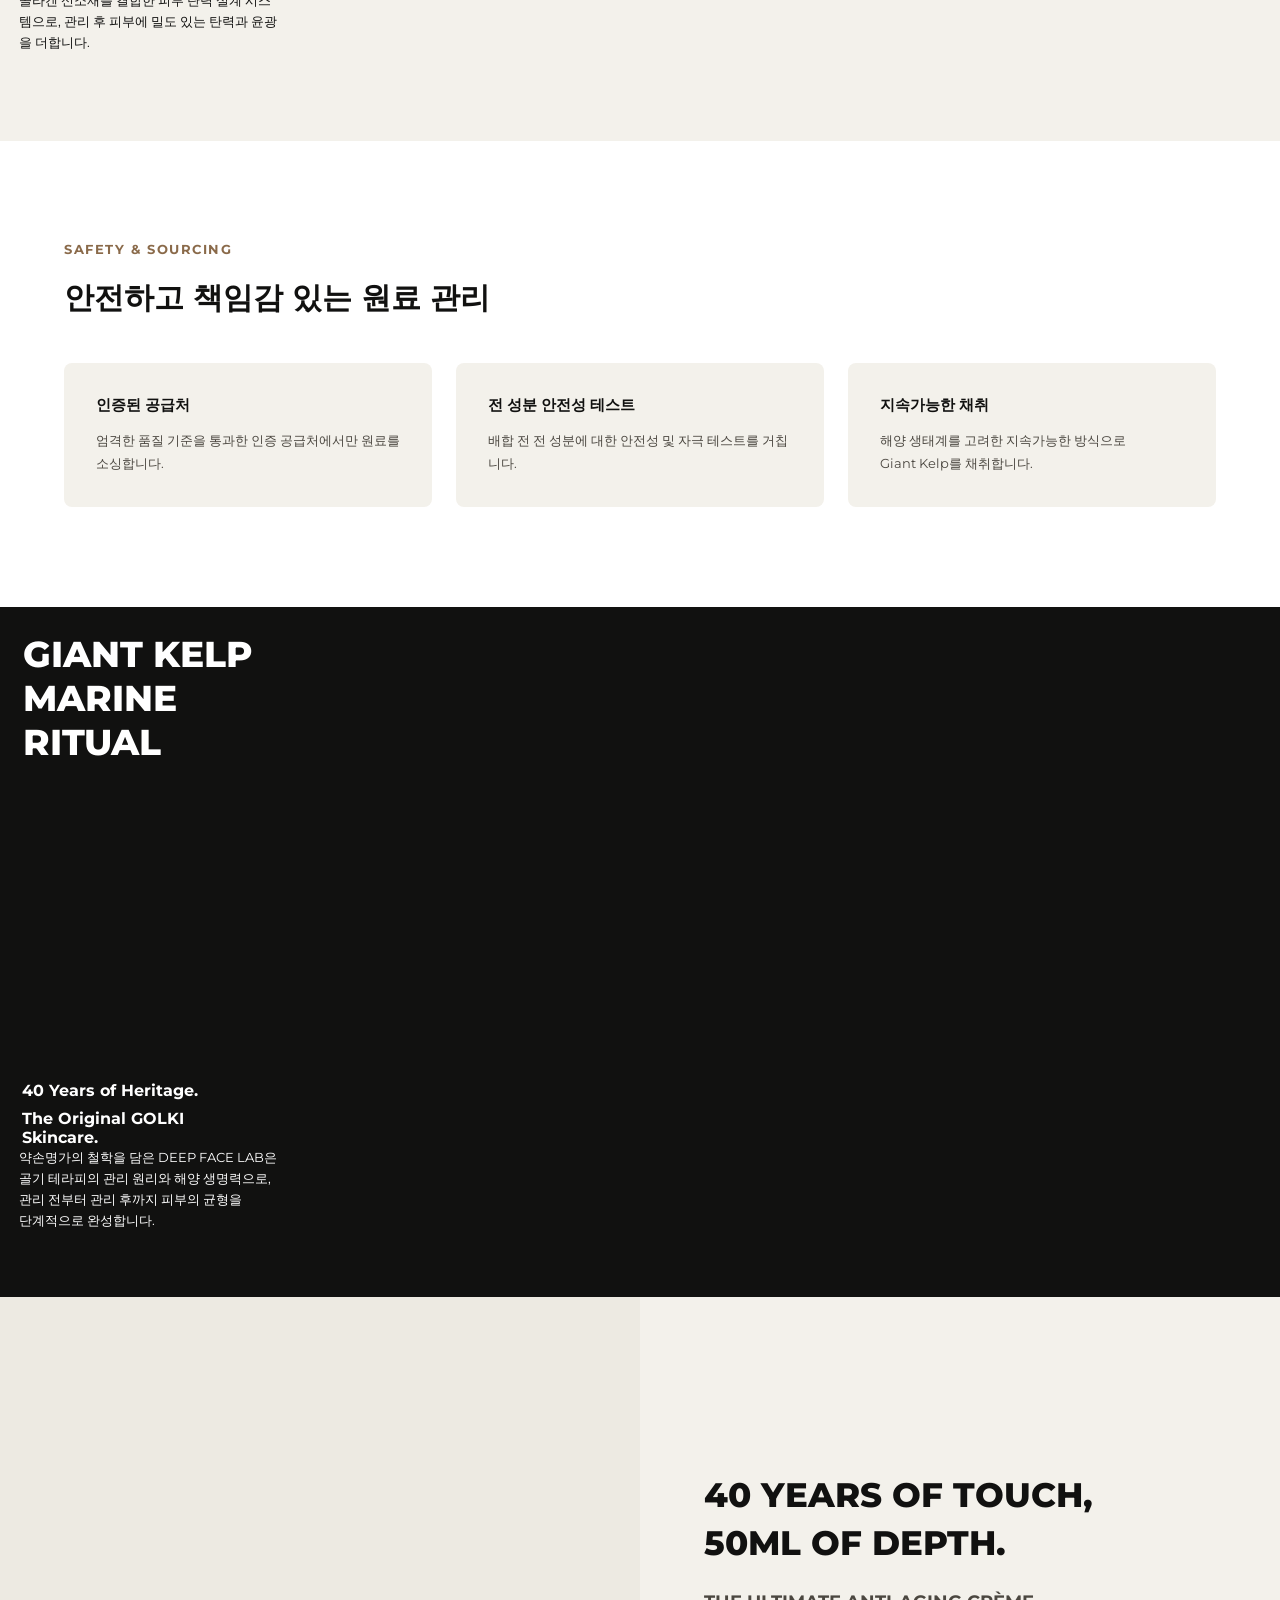
==== commit a029db7a: "Make DEEP FACE LAB the site's home page - Moved the original GOLKI AirHands landing page to airhands" ====
--- a/index.html
+++ b/index.html
@@ -1,238 +1,13 @@
 <!DOCTYPE html>
-<html lang="en">
+<html lang="ko">
 <head>
 <meta charset="utf-8">
-<meta name="viewport" content="width=device-width, initial-scale=1">
-<title>GOLKI AIRHANDS — House of Yakson Special Care</title>
-<link rel="stylesheet" href="style.css?v=18">
-<link rel="stylesheet" href="detail.css?v=23">
+<meta http-equiv="refresh" content="0; url=./deep/deep.html">
+<link rel="canonical" href="https://manmad.art/deep/deep.html">
+<title>DEEP FACE LAB — by GOLKI LAB</title>
+<script>location.replace('./deep/deep.html');</script>
 </head>
 <body>
-
-<header class="site-header">
-  <a class="logo" href="#section-c" data-scroll="section-c">GOLKI LAB</a>
-  <nav class="main-nav">
-    <a href="#section-e" data-scroll="section-e">PRODUCT</a>
-    <a href="#section-f" data-scroll="section-f">HOUSE OF YAKSON</a>
-    <a href="#section-b" data-scroll="section-b">REVIEW</a>
-    <a href="#section-gallery" data-scroll="section-gallery">DEEP</a>
-  </nav>
-</header>
-
-<main>
-
-  <!-- ============ SECTION C — full frame hover-reveal image ============ -->
-  <section class="section-c" id="section-c" data-media>
-    <canvas class="section-c__canvas"></canvas>
-    <img class="section-c__source" src="./img_7948-mrjz6ho5-ftvv.png" alt="" hidden>
-    <p class="section-c__caption">It is a product unique to the weak family that enjoys professional contours and reduced management at home every day, and serves as a booster for facial care for home care after intensive management.</p>
-  </section>
-
-  <!-- ============ SECTION A — hero / search ============ -->
-  <section class="section-a" id="section-a">
-    <div class="hero">
-      <h1 class="hero__title">GOLKI<br><span class="hero__airhands-row"><span class="hero__airhands-text">AIRHANDS</span><span class="hero__tm">TM</span></span></h1>
-      <p class="hero__tagline">embody the craftsmanship of the fingertips with technology, the weak grandson in my hand &lsquo;GOLKI LAB&rsquo;.</p>
-
-      <div class="search" id="search">
-        <div class="search__bar">
-          <input class="search__input" id="searchInput" type="text" placeholder="PRODUCT, HOW TO USE, FAQ SEARCH" autocomplete="off">
-          <button class="search__btn" id="searchBtn" type="button" aria-label="Search">→</button>
-        </div>
-        <div class="search__suggestions" id="searchSuggestions" hidden></div>
-      </div>
-    </div>
-  </section>
-
-  <!-- ============ SECTION B — SHORTS video grid ============ -->
-  <section class="section-b" id="section-b">
-    <div class="section-b__intro">
-      <h2>SHORTS</h2>
-      <p>It is a premium home care device that reinterprets bone therapy handwriting know-how of a 46-year-old grandson with precision engineering technology.</p>
-    </div>
-    <div class="video-grid" id="videoGrid"></div>
-    <p class="section-b__outro">Through the strong pressing force of the internal airbag and the target acupressure ball, it realizes a &lsquo;physical moving meridians&rsquo; that presses hard with real hands from the jawline to the cheekbones and scalp.</p>
-  </section>
-
-  <!-- ============ FULL PAGE AUTOPLAY VIDEO ============ -->
-  <section class="section-full-video" id="section-full-video" data-media>
-    <video class="section-full-video__video" autoplay muted loop playsinline data-fallback="video">
-      <source src="./assets/full-video-1.mp4" type="video/mp4">
-    </video>
-    <div class="section-full-video__heading">YAKSON<br>HOME<br>BOOST CARE</div>
-    <p class="section-full-video__body">For four decades, our philosophy has been rooted in the harmony of facial structure, touch, and balance. Built on authentic expertise and refined through generations of practice, GOLKI continues to inspire a new standard of beauty—where timeless tradition meets modern innovation, creating naturally balanced, confident, and enduring results.</p>
-    <strong class="section-full-video__eyebrow-top">The Original GOLKI Therapy.</strong>
-    <strong class="section-full-video__eyebrow-bottom">40 Years of Heritage.</strong>
-  </section>
-
-  <!-- ============ SECTION E — half/half purchase panel ============ -->
-  <section class="section-e" id="section-e">
-    <div class="section-e__image" data-media>
-      <img src="./img_7963-mrjzghoz-988d.png" alt="" data-fallback="cover">
-    </div>
-    <div class="section-e__panel">
-      <div>
-        <div class="section-e__kicker">GOLKI LAB</div>
-        <a class="section-e__title" href="detail.html" style="display:block;">AIRHANDS WINTER</a>
-        <div class="section-e__stars">★★★★★ <span>128개 리뷰</span></div>
-      </div>
-      <p class="section-e__desc">46년 역사 약손명가의 골기테라피 수기 노하우를 정밀 공학 기술로 재해석한 프리미엄 홈케어 디바이스입니다.</p>
-      <div class="section-e__sizes">
-        <div class="section-e__sizes-label">옵션</div>
-        <div class="size-options" id="sizeOptions">
-          <button class="size-option" data-size="S">STANDARD S</button>
-          <button class="size-option is-selected" data-size="M">STANDARD M</button>
-          <button class="size-option" data-size="L">STANDARD L</button>
-        </div>
-      </div>
-      <a class="section-e__cta" href="detail.html" style="text-decoration:none;">
-        <span>KILL IT</span>
-        <span>₩149,000</span>
-      </a>
-    </div>
-  </section>
-
-  <!-- ============ SECTION F — 5 values (text left / video right) ============ -->
-  <section class="d-split" id="section-f">
-    <div class="d-split__text d-split__text--center">
-      <h2 class="d-h2">약손명가의 철학을 <br>담은 5가지 가치</h2>
-      <div class="d-value-list">
-        <div class="d-value"><span class="d-value__label">진심의 터치</span><span class="d-value__desc">사람의 따뜻한 손길을<br>기술로 담아낸 진정성 있는 케어</span></div>
-        <div class="d-value"><span class="d-value__label">균형과 조화</span><span class="d-value__desc">뼈, 근육, 순환의 균형을 맞추어<br>근본적인 아름다움 추구</span></div>
-        <div class="d-value"><span class="d-value__label">맞춤형 솔루션</span><span class="d-value__desc">개인의 체형과 피부 상태를 고려한<br>정밀한 맞춤 케어</span></div>
-        <div class="d-value"><span class="d-value__label">안전과 신뢰</span><span class="d-value__desc">검증된 소재와 안전 설계로<br>믿을 수 있는 안심 케어</span></div>
-        <div class="d-value"><span class="d-value__label">지속 가능한<br>아름다움</span><span class="d-value__desc">일시적 변화가 아닌,<br>지속 가능한 건강한 아름다움 실현</span></div>
-      </div>
-    </div>
-    <div class="d-split__media">
-      <video autoplay muted loop playsinline>
-        <source src="./assets/five-values-video.mp4" type="video/mp4">
-      </video>
-    </div>
-  </section>
-
-  <!-- ============ SECTION G — 46 years heritage (video left / text right) ============ -->
-  <section class="d-split" id="section-g">
-    <div class="d-split__media">
-      <video autoplay muted loop playsinline>
-        <source src="./assets/heritage-video.mp4" type="video/mp4">
-      </video>
-    </div>
-    <div class="d-split__text d-split__text--white">
-      <div class="d-kicker" style="margin-bottom:10px;">GOLKI LAB™ System</div>
-      <h2 class="d-h2 d-h2--lg" style="font-size:26px;margin-bottom:12px;">46년의 헤리티지,<br>미래의 기술</h2>
-      <div class="d-rule" style="margin-bottom:16px;"></div>
-      <div class="d-heritage-columns">
-        <div class="d-heritage-columns__col">
-          <p class="d-body d-body--tight">매일 단 15분,<br>약손명가의 골기테라피를<br>집에서 그대로 경험하세요.</p>
-          <p class="d-body d-body--tight">GOLKI LAB™ System은<br>턱선부터 광대, 두피까지 입체적으로 케어하는<br>프리미엄 페이셜 &amp; 스칼프 홈케어 시스템입니다.</p>
-          <p class="d-body d-body--tight"><span class="d-colorpad__desc--desktop">약손명가의 46년 골기테라피 노하우를 기반으로,<br>인체공학적 설계와 스마트 기술을 결합하여<br>숙련된 전문가의 손기술을 현대적인 홈케어 기술로 구현했습니다.</span><span class="d-colorpad__desc--mobile">약손명가의 46년 골기테라피 노하우를 기반으로,<br>인체공학적 설계와 스마트 기술을 결합하여<br>숙련된 전문가의 손기술을<br>현대적인 홈케어 기술로 구현했습니다.</span></p>
-        </div>
-        <div class="d-heritage-columns__col">
-          <p class="d-body d-body--tight">물리적 무빙 에어 압착과 정밀 지압 시스템이<br>얼굴과 두피의 핵심 포인트를 섬세하게 압박하여<br>숨겨진 윤곽과 탄력을 깨우고,<br>매일 집에서도 전문적인<br>골기 케어를 경험할 수 있도록 돕습니다.</p>
-          <p class="d-body d-body--tight">손의 따뜻한 감성과 과학의 정밀함이 만나<br>누구나 쉽고 정확하게 사용할 수 있는<br>새로운 골기테라피를 완성했습니다.</p>
-          <div class="d-heritage-block" style="margin-bottom:12px;">
-            <div class="d-heritage-block__title" style="font-size:14px;margin-bottom:6px;">손의 온기와 과학의 정밀함이 만나다</div>
-            <p class="d-body d-body--tight">사람의 손길이 닿아야 하는<br>섬세한 케어를 기술과 과학으로 구현하여,<br>누구나 일상 속에서 아름다움과 건강을 누릴 수 있도록.</p>
-          </div>
-          <div>
-            <div class="d-heritage-block__title" style="font-size:14px;margin-bottom:6px;">GOLKI LAB™</div>
-            <p class="d-body d-body--tight">46 Years of Heritage.<br>Reinvented for Everyday Care.</p>
-          </div>
-        </div>
-      </div>
-    </div>
-  </section>
-
-  <!-- ============ SECTION D — heritage video (dark) ============ -->
-  <section class="section-d" id="section-d" data-media>
-    <video class="section-d__video" autoplay muted loop playsinline data-fallback="video">
-      <source src="./assets/section-d-fill.mp4" type="video/mp4">
-    </video>
-    <div class="section-d__heading">HOUSE OF YAKSON<br>SPECIAL<br>CARE</div>
-    <p class="section-d__body">Golki Lab, which contains the philosophy of a weak grandmother, was created to popularize &lsquo;real physical meridians&rsquo; that directly stimulate the facial skeleton and muscles as home care. It provides effective home care services after the overwhelming line-up of aesthetic shops without time and space constraints.</p>
-    <strong class="section-d__eyebrow-top">The Original GOLKI Therapy.</strong>
-    <strong class="section-d__eyebrow-bottom">40 Years of Heritage.</strong>
-  </section>
-
-  <!-- ============ GALLERY — text left / 3x2 image grid right ============ -->
-  <section class="gallery-split" id="section-gallery">
-    <div class="gallery-split__text">
-      <div class="gallery-split__kicker">DEEP</div>
-      <h2 class="gallery-split__title">다양한 컬러,<br>나만의 GOLKI LAB</h2>
-      <p class="gallery-split__desc">나만의 스타일에 맞춰 다양한 컬러의 디바이스를 선택하고, 원하는 부위와 케어 목적에 맞는 커스텀 경락 패드를 자유롭게 조합할 수 있습니다.</p>
-    </div>
-    <div class="gallery-split__grid">
-      <a class="gallery__tile" href="detail.html" data-media><img src="./assets/gallery-1.webp" alt="이미지 1" data-fallback="cover" data-label="이미지 1"></a>
-      <a class="gallery__tile" href="detail.html" data-media><img src="./assets/gallery-2.webp" alt="이미지 2" data-fallback="cover" data-label="이미지 2"></a>
-      <a class="gallery__tile" href="detail.html" data-media><img src="./assets/gallery-3.webp" alt="이미지 3" data-fallback="cover" data-label="이미지 3"></a>
-      <a class="gallery__tile" href="detail.html" data-media><img src="./assets/gallery-4.webp" alt="이미지 4" data-fallback="cover" data-label="이미지 4"></a>
-      <a class="gallery__tile" href="detail.html" data-media><img src="./assets/gallery-5.webp" alt="이미지 5" data-fallback="cover" data-label="이미지 5"></a>
-      <a class="gallery__tile" href="detail.html" data-media><img src="./assets/gallery-top-6.webp" alt="이미지 6" data-fallback="cover" data-label="이미지 6"></a>
-    </div>
-  </section>
-
-  <!-- ============ SECTION H — customer reviews ============ -->
-  <section class="section-h" id="section-h">
-    <div class="section-h__inner">
-      <div class="section-h__head">
-        <div class="section-h__stars">★★★★★</div>
-        <div class="section-h__title">고객 리뷰</div>
-        <div class="section-h__count">128개 리뷰</div>
-      </div>
-      <div class="section-h__tools">
-        <input class="section-h__search" type="text" placeholder="리뷰 검색" id="reviewSearch">
-        <div class="section-h__chip">평점순 ▾</div>
-        <div class="section-h__chip">사진 리뷰만</div>
-      </div>
-      <div class="review-list" id="reviewList"></div>
-    </div>
-  </section>
-
-  <!-- ============ SECTION I — product FAQ ============ -->
-  <section class="section-i" id="section-i">
-    <div class="section-i__inner">
-      <div class="section-i__left">
-        <div class="section-i__title">PRODUCT FAQS</div>
-      </div>
-      <div class="section-i__right">
-        <div class="accordion" id="accordionFAQ"></div>
-      </div>
-    </div>
-  </section>
-
-  <!-- ============ SECTION J — footer ============ -->
-  <section class="section-j" id="section-j">
-    <div class="section-j__banner">
-      지금까지 <span>1,000명 이상</span>이<br>
-      AIRHANDS와 함께 골격 라인을 되찾았습니다
-    </div>
-    <div class="section-j__grid">
-      <div class="footer-col">
-        <div class="footer-col__title">GOLKI LAB</div>
-        <div class="footer-col__body">서울특별시 강남구 테헤란로 000<br>hello@golkilab.com</div>
-      </div>
-      <div class="footer-col">
-        <div class="footer-col__title">제품</div>
-        <a href="#section-f" data-scroll="section-f">AirHands Pro</a>
-        <a href="#section-g" data-scroll="section-g">사용법</a>
-      </div>
-      <div class="footer-col">
-        <div class="footer-col__title">고객지원</div>
-        <a href="#section-h" data-scroll="section-h">리뷰</a>
-        <a href="#section-i" data-scroll="section-i">FAQ</a>
-      </div>
-      <div class="footer-col">
-        <div class="footer-col__title">회사</div>
-        <a href="#section-a" data-scroll="section-a">브랜드 소개</a>
-        <span>개인정보처리방침</span>
-      </div>
-    </div>
-    <div class="section-j__copyright">Copyright © 2026 GOLKI LAB. All rights reserved.</div>
-  </section>
-
-</main>
-
-<script src="script.js?v=4"></script>
+<p><a href="./deep/deep.html">DEEP FACE LAB로 이동 중...</a></p>
 </body>
 </html>
